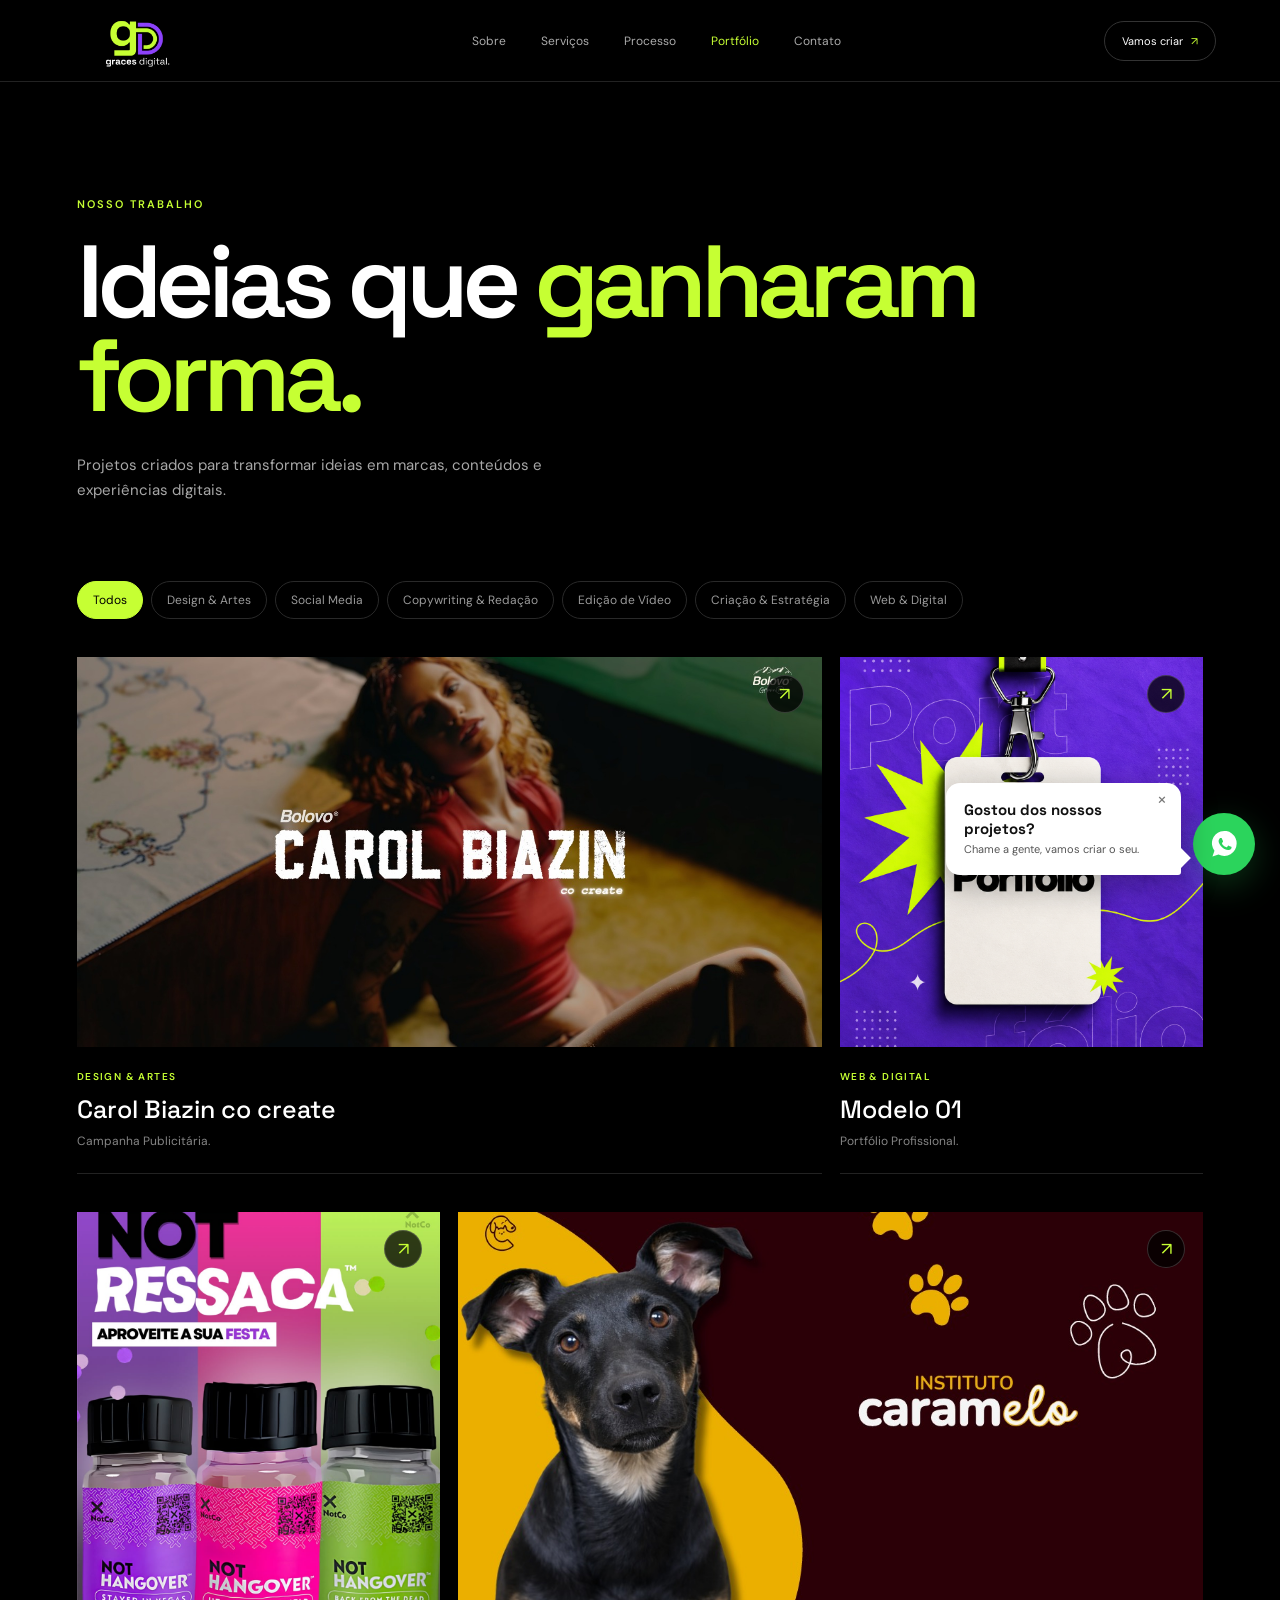
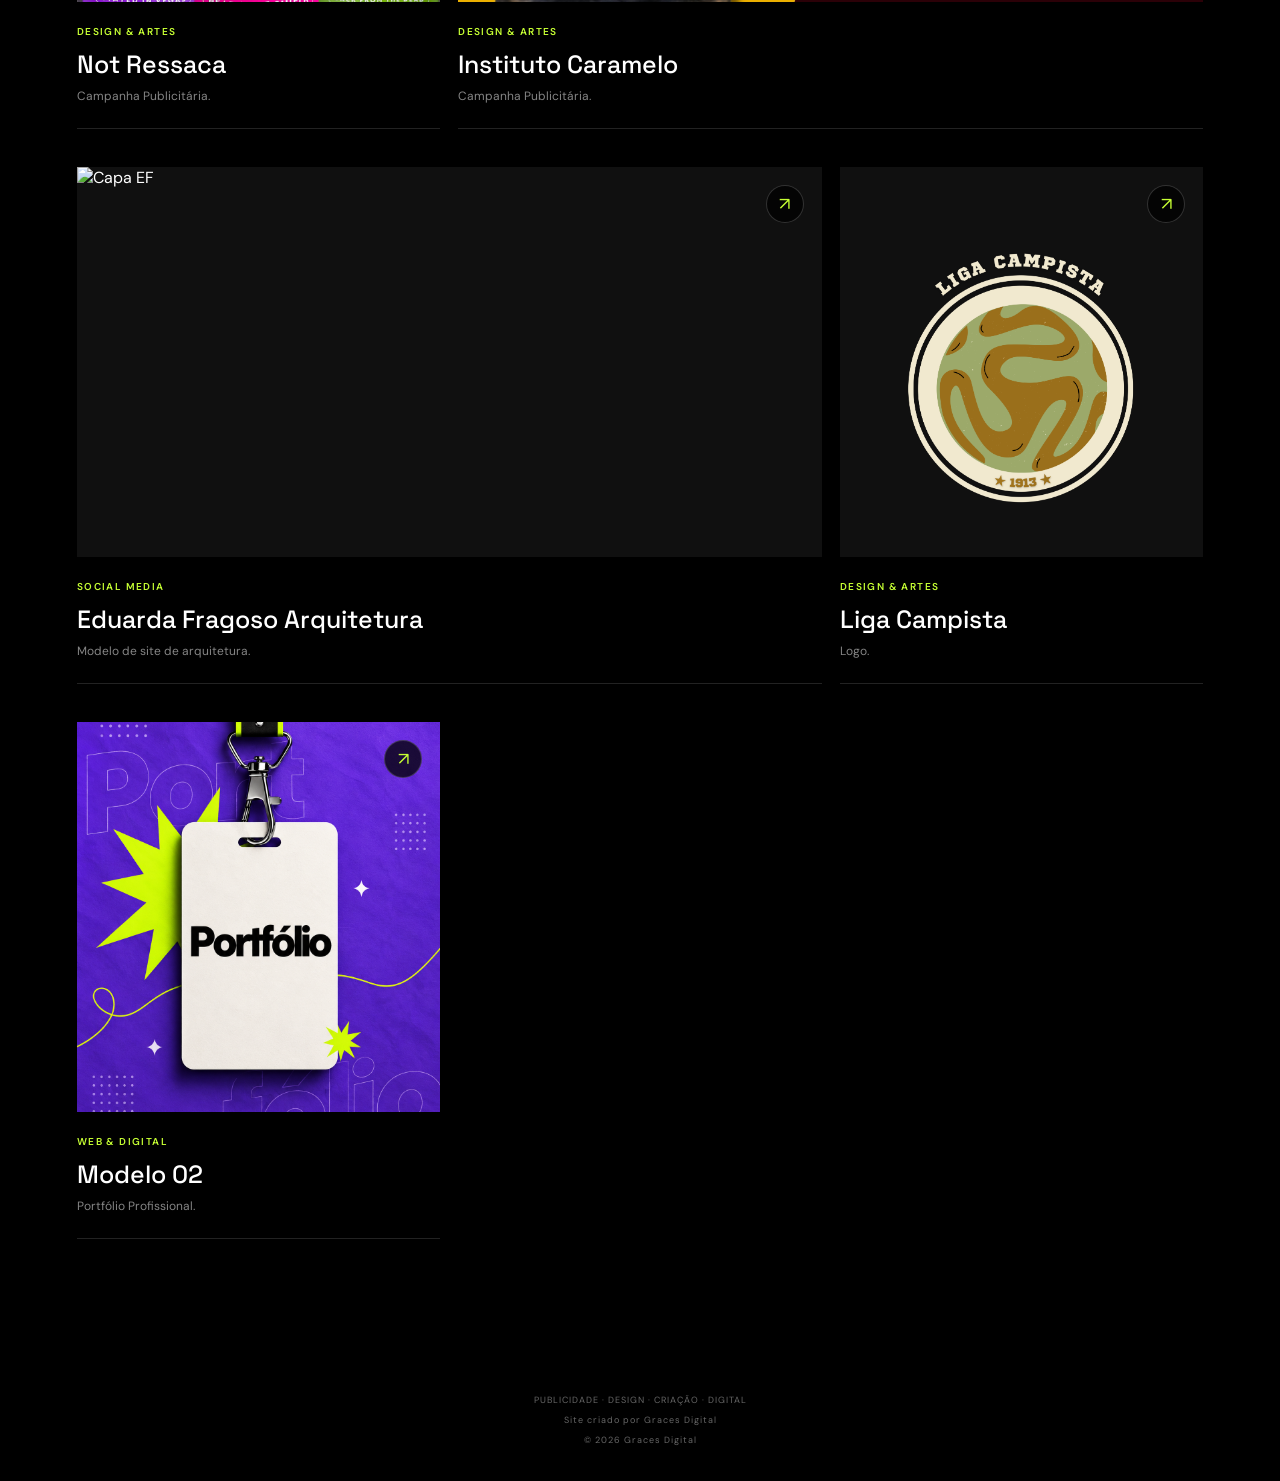
==== portfolio.html @ c6e7205d "Update portfolio.html" ====
<!DOCTYPE html>
<html lang="pt-BR">
<head>
    <meta charset="UTF-8">
    <meta name="viewport" content="width=device-width, initial-scale=1.0">
    <meta name="description" content="Portfólio Graces Digital — projetos de publicidade, design, conteúdo e digital.">
    <title>Portfólio | Graces Digital</title>

    <link rel="preconnect" href="https://fonts.googleapis.com">
    <link rel="preconnect" href="https://fonts.gstatic.com" crossorigin>
    <link href="https://fonts.googleapis.com/css2?family=DM+Sans:wght@400;500;600&family=Space+Grotesk:wght@400;500;600;700&display=swap" rel="stylesheet">
    <link rel="icon" href="assets/icon.png" type="image/svg+xml">
    <link rel="stylesheet" href="portifolio-style.css">
</head>
<body>

<header class="site-header" id="top">
    <a class="brand" href="index.html" aria-label="Graces Digital">
        <img src="assets/1.png" alt="Graces Digital" class="brand-logo">
    </a>

    <nav class="nav" aria-label="Menu principal">
        <a href="index.html#sobre">Sobre</a>
        <a href="index.html#servicos">Serviços</a>
        <a href="index.html#processo">Processo</a>
        <a href="portfolio.html" class="active">Portfólio</a>
        <a href="index.html#contato">Contato</a>
    </nav>

    <a href="index.html#contato" class="header-cta">Vamos criar <span>↗</span></a>
    <button class="menu-btn" type="button" aria-label="Abrir menu" aria-expanded="false">☰</button>
</header>

<main>
    <section class="hero">
        <p class="eyebrow">NOSSO TRABALHO</p>
        <h1>Ideias que <span>ganharam forma.</span></h1>
        <p class="hero-description">
            Projetos criados para transformar ideias em marcas, conteúdos
            e experiências digitais.
        </p>
    </section>

    <section class="portfolio" id="portfolio">
        <div class="filters" aria-label="Filtrar projetos">
            <button class="filter-btn active" data-filter="todos">Todos</button>
            <button class="filter-btn" data-filter="design">Design &amp; Artes</button>
            <button class="filter-btn" data-filter="social">Social Media</button>
            <button class="filter-btn" data-filter="copy">Copywriting &amp; Redação</button>
            <button class="filter-btn" data-filter="video">Edição de Vídeo</button>
            <button class="filter-btn" data-filter="estrategia">Criação &amp; Estratégia</button>
            <button class="filter-btn" data-filter="web">Web &amp; Digital</button>
        </div>

       
        <div class="projects-grid" id="projectsGrid">

            <article class="project-card wide" data-project="exemplo1" data-categories="design,social">
                <button class="project-open" type="button">
                    <div class="project-image">
                        <img src="assets/PortifolioMarinaT/CarolBiazinCapa.jpeg" alt="Capa do Exemplo 1">
                        <span class="project-arrow">↗</span>
                    </div>
                    <div class="project-info">
                        <span class="project-service">DESIGN &amp; ARTES</span>
                        <h2>Carol Biazin co create</h2>
                        <p>Campanha Publicitária.</p>
                    </div>
                </button>
            </article>


            <article class="project-card normal" data-project="exemplo2" data-categories="web">
                <button class="project-open" type="button">
                    <div class="project-image">
                        <img src="assets/portfolio/Capa padrão Port" alt="Capa do Exemplo 2">
                        <span class="project-arrow">↗</span>
                    </div>
                    <div class="project-info">
                        <span class="project-service">WEB &amp; DIGITAL</span>
                        <h2>Modelo 01</h2>
                        <p>Portfólio Profissional.</p>
                    </div>
                </button>
            </article>

            <article class="project-card normal" data-project="exemplo3" data-categories="design,social">
                <button class="project-open" type="button">
                    <div class="project-image">
                        <img src="assets/PortifolioMarinaT/NotRessaca.jpeg" alt="NotRessaca">
                        <span class="project-arrow">↗</span>
                    </div>
                    <div class="project-info">
                        <span class="project-service">DESIGN &amp; ARTES</span>
                        <h2>Not Ressaca</h2>
                        <p>Campanha Publicitária.</p>
                    </div>
                </button>
            </article>

        
            <article class="project-card wide" data-project="exemplo4" data-categories="design,social">
                <button class="project-open" type="button">
                    <div class="project-image">
                        <img src="assets/PortifolioMarinaT/InstitutoCarameloCapa.jpeg" alt="Instituto Caramelo">
                        <span class="project-arrow">↗</span>
                    </div>
                    <div class="project-info">
                        <span class="project-service">DESIGN &amp; ARTES</span>
                        <h2>Instituto Caramelo</h2>
                        <p>Campanha Publicitária.</p>
                    </div>
                </button>
            </article>

            <article class="project-card wide" data-project="exemplo5" data-categories="web">
                <button class="project-open" type="button">
                    <div class="project-image">
                        <img src="assets/portfolio/exemplo-7/Capa Eduarda Fragoso.jpg" alt="Capa EF">
                        <span class="project-arrow">↗</span>
                    </div>
                    <div class="project-info">
                        <span class="project-service">SOCIAL MEDIA</span>
                        <h2>Eduarda Fragoso Arquitetura</h2>
                        <p>Modelo de site de arquitetura.</p>
                    </div>
                </button>
            </article>

            <article class="project-card normal" data-project="exemplo6" data-categories="design,social">
                <button class="project-open" type="button">
                    <div class="project-image">
                        <img src="assets/portfolio/001 Liga Campista/Logo/fundo transparente.png" alt="Liga Campista">
                        <span class="project-arrow">↗</span>
                    </div>
                    <div class="project-info">
                        <span class="project-service">DESIGN &amp; ARTES</span>
                        <h2>Liga Campista</h2>
                        <p>Logo.</p>


                    </div>
                </button>
            </article>
    
 
            <article class="project-card normal"
                     data-project="exemplo7"
                     data-categories="web">
                <button class="project-open" type="button">
                    <div class="project-image">
                        <img src="assets/portfolio/Capa padrão Port"
                             alt="Capa do Modelo 02">
                        <span class="project-arrow">↗</span>
                    </div>
    
                    <div class="project-info">
                        <span class="project-service">WEB &amp; DIGITAL</span>
                        <h2>Modelo 02</h2>
                        <p>Portfólio Profissional.</p>
                    </div>
                </button>
            </article>

        </div>
    </section>
</main>

<!-- WHATSAPP -->
<div class="whatsapp-widget" id="whatsappWidget">
    <div class="whatsapp-message" id="whatsappMessage">
        <button class="whatsapp-message-close" id="closeWhatsappMessage" aria-label="Fechar mensagem">×</button>
        <strong>Gostou dos nossos projetos?</strong>
        <p>Chame a gente, vamos criar o seu.</p>
    </div>
    <a class="whatsapp-float" href="https://wa.me/5511916788446?text=Ol%C3%A1!%20Gostei%20dos%20projetos%20da%20Graces%20Digital%20e%20quero%20criar%20um%20projeto." target="_blank" rel="noopener" aria-label="Conversar com a Graces Digital pelo WhatsApp">
        <svg viewBox="0 0 32 32" fill="none" aria-hidden="true">
            <path d="M27.1 15.3A11.3 11.3 0 0 1 10.5 25.1L5 27l1.8-5.3a11.3 11.3 0 1 1 20.3-6.4Z" fill="white"/>
            <path d="M21.9 18.1c-.3-.2-1.8-.9-2.1-1-.3-.1-.5-.2-.7.2-.2.3-.8 1-.9 1.1-.2.2-.3.2-.6.1-.3-.2-1.2-.4-2.3-1.4-.8-.7-1.4-1.6-1.5-1.9-.2-.3 0-.5.1-.7l.4-.5c.1-.2.2-.3.3-.5.1-.2 0-.4 0-.6-.1-.2-.7-1.7-1-2.3-.3-.6-.5-.5-.7-.5h-.6c-.2 0-.5.1-.7.3-.2.3-1 1-1 2.5s1 2.9 1.1 3.1c.1.2 2 3.1 4.9 4.3.7.3 1.3.5 1.7.6.7.2 1.4.2 1.9.1.6-.1 1.8-.7 2-1.4.3-.7.3-1.3.2-1.4-.1-.2-.3-.3-.6-.4Z" fill="#2bd45c"/>
        </svg>
    </a>
</div>

<!-- MODAL -->
<div class="modal" id="projectModal" aria-hidden="true">
    <div class="modal-backdrop" data-close-modal></div>

    <div class="modal-window" role="dialog" aria-modal="true" aria-labelledby="modalTitle">
        <button class="modal-close" id="modalClose" type="button" aria-label="Fechar projeto">×</button>

        <div class="modal-topline" id="modalCategory"></div>
        <h2 id="modalTitle">Projeto</h2>
        <p id="modalDescription"></p>
        <div id="modalContent"></div>
    </div>
</div>

<footer>
    <div class="footer-brand">
    </div>

    <div class="footer-center">
        <p>PUBLICIDADE · DESIGN · CRIAÇÃO · DIGITAL</p>

        <p class="footer-created">
            Site criado por
            <a href="https://gracesdigital.com" target="_blank" rel="noopener">
                Graces Digital
            </a>
        </p>

        <p class="footer-copy">
            © 2026 Graces Digital
        </p>
    </div>
</footer>

<script src="portifolio-script.js"></script>
</body>
</html>
---- portifolio-style.css ----
:root {

    --black: #000000;

    --ink: #0a0a0a;

    --white: #ffffff;

    --lime: #c6ff33;

    --violet: #7d39eb;

    --muted: #a7a7a7;

    --line: #1b1b1b;

}

* { box-sizing: border-box; margin: 0; }

html { scroll-behavior: smooth; }

body {

    background: var(--black);

    color: var(--white);

    font-family: "DM Sans", Arial, sans-serif;

}

body.modal-open { overflow: hidden; }

a { color: inherit; text-decoration: none; }

button { font: inherit; }

/* NAV / CABEÇALHO */

.site-header {

    height: 82px;

    border-bottom: 1px solid #222;

    display: flex;

    align-items: center;

    justify-content: space-between;

    padding: 0 5vw;

    position: sticky;

    top: 0;

    z-index: 40;

    background: rgba(0, 0, 0, 0.88);

    backdrop-filter: blur(12px);

}

.brand {

    display: flex;

    align-items: center;

    flex-shrink: 0;

}

.brand-logo {

    width: 145px;

    height: auto;

    display: block;

}

.nav {

    display: flex;

    gap: 35px;

    font-size: 12px;

    color: #aaa;

}

.nav a {

    transition: 0.2s;

}

.nav a:hover,

.nav a.active {

    color: var(--lime);

}

.header-cta {

    border: 1px solid #333;

    padding: 12px 17px;

    border-radius: 30px;

    font-size: 11px;

}

.header-cta span {

    color: var(--lime);

    margin-left: 5px;

}

.menu-btn {

    display: none;

    background: none;

    border: 0;

    color: #fff;

    font-size: 22px;

    cursor: pointer;

}

/* HERO */

.hero {

    max-width: 1280px;

    margin: 0 auto;

    padding: 115px 6vw 78px;

}

.eyebrow {

    color: var(--lime);

    font-size: 11px;

    font-weight: 600;

    letter-spacing: .18em;

    margin-bottom: 24px;

}

.hero h1 {

    max-width: 1000px;

    font-family: "Space Grotesk", Arial, sans-serif;

    font-size: clamp(54px, 8vw, 112px);

    line-height: .92;

    letter-spacing: -.065em;

    font-weight: 600;

}

.hero h1 span { color: var(--lime); }

.hero-description {

    max-width: 520px;

    margin-top: 30px;

    color: var(--muted);

    line-height: 1.65;

    font-size: 15px;

}

/* FILTROS */

.portfolio {

    max-width: 1280px;

    margin: 0 auto;

    padding: 0 6vw 120px;

}

.filters {

    display: flex;

    flex-wrap: wrap;

    gap: 8px;

    margin-bottom: 38px;

}

.filter-btn {

    padding: 10px 15px;

    border: 1px solid #292929;

    border-radius: 999px;

    background: transparent;

    color: #999;

    cursor: pointer;

    font-size: 12px;

    transition: .2s ease;

}

.filter-btn:hover,

.filter-btn.active {

    background: var(--lime);

    color: #000;

    border-color: var(--lime);

}

/* =========================================================*

*   PROJETOS*

*   Cada projeto só precisa de .wide ou .normal.*

*========================================================= */

.projects-grid {

    display: grid;

    grid-template-columns: repeat(12, minmax(0, 1fr));

    gap: 38px 18px;

    align-items: start;

}

.project-card {
    min-width: 0;
}

/* Cards ocupam 8 ou 4 colunas; o Grid faz o posicionamento automático. */
.project-card.wide { grid-column: span 8; }
.project-card.normal { grid-column: span 4; }
.project-card.hidden { display: none; }

.project-open {

    display: block;

    width: 100%;

    padding: 0;

    border: 0;

    background: transparent;

    color: inherit;

    text-align: left;

    cursor: pointer;

}

.project-image {

    position: relative;

    width: 100%;

    overflow: hidden;

    background: #101010;

}

.project-card.wide .project-image { height: 390px; }

.project-card.normal .project-image { height: 390px; }

/**

*   PADRÃO DAS CAPAS:*

*   wide   = 1536 x 1024 px (3:2)*

*   normal =  768 x 1024 px (3:4)*

*   As duas ocupam a mesma altura no grid.*

*   O object-fit: cover mantém o layout uniforme.*

**/

.project-image img {

    width: 100%;

    height: 100%;

    display: block;

    object-fit: cover;

    transition: transform .55s ease;

}

.project-open:hover .project-image img { transform: scale(1.035); }

.project-image::after {

    content: "";

    position: absolute;

    inset: 0;

    background: linear-gradient(135deg, transparent 35%, rgba(255,255,255,.09), transparent 65%);

    transform: translateX(-110%);

    transition: transform .7s ease;

    pointer-events: none;

}

.project-open:hover .project-image::after { transform: translateX(110%); }

.project-arrow {

    position: absolute;

    right: 18px;

    top: 18px;

    width: 38px;

    height: 38px;

    display: grid;

    place-items: center;

    border-radius: 50%;

    background: rgba(0,0,0,.75);

    border: 1px solid rgba(255,255,255,.18);

    color: var(--lime);

    z-index: 2;

    font-size: 18px;

}

.project-info {

    padding: 17px 0 0;

    border-bottom: 1px solid #222;

    padding-bottom: 23px;

}

.project-service {

    color: var(--lime);

    font-size: 10px;

    font-weight: 600;

    letter-spacing: .14em;

}

.project-info h2 {

    margin-top: 8px;

    font-family: "Space Grotesk", Arial, sans-serif;

    font-size: 25px;

    font-weight: 500;

}

.project-info p {

    margin-top: 7px;

    color: #858585;

    font-size: 12px;

    line-height: 1.5;

}

/* 15 — WHATSAPP FLUTUANTE */

.whatsapp-widget {

    position: fixed;

    right: 25px;

    bottom: 25px;

    z-index: 45;

    display: flex;

    align-items: flex-end;

    gap: 12px;

}

.whatsapp-float {

    width: 62px;

    height: 62px;

    border-radius: 50%;

    background: #2bd45c;

    display: grid;

    place-items: center;

    box-shadow: 0 10px 35px rgba(43, 212, 92, 0.25);

    transition: 0.25s;

    animation: whatsappPulse 3s ease-in-out infinite;

}

.whatsapp-float:hover {

    transform: scale(1.08);

    box-shadow: 0 14px 42px rgba(43, 212, 92, 0.38);

}

.whatsapp-float svg {

    width: 35px;

    height: 35px;

}

.whatsapp-message {

    position: relative;

    width: 235px;

    background: #fff;

    color: #111;

    padding: 17px 35px 17px 18px;

    border-radius: 14px 14px 3px 14px;

    box-shadow: 0 10px 35px rgba(0, 0, 0, 0.35);

    animation: messageIn 0.45s ease-out;

}

.whatsapp-message::after {

    content: "";

    position: absolute;

    right: -7px;

    bottom: 10px;

    width: 14px;

    height: 14px;

    background: #fff;

    transform: rotate(45deg);

}

.whatsapp-message strong {

    display: block;

    font-family: "Space Grotesk";

    font-size: 15px;

}

.whatsapp-message p {

    font-size: 11px;

    color: #555;

    line-height: 1.45;

    margin-top: 4px;

}

.whatsapp-message-close {

    position: absolute;

    right: 8px;

    top: 6px;

    border: 0;

    background: none;

    color: #777;

    font-size: 18px;

    line-height: 1;

    cursor: pointer;

    z-index: 2;

}

.whatsapp-message-close:hover {

    color: #000;

}

.whatsapp-message.hidden {

    display: none;

}

/* MODAL */

.modal {

    position: fixed;

    inset: 0;

    z-index: 50;

    display: none;

    align-items: center;

    justify-content: center;

    padding: 30px;

}

.modal.show { display: flex; }

.modal-backdrop {

    position: absolute;

    inset: 0;

    background: rgba(0,0,0,.84);

    backdrop-filter: blur(10px);

}

.modal-window {

    position: relative;

    z-index: 2;

    width: min(1100px, 100%);

    max-height: calc(100vh - 60px);

    overflow: auto;

    padding: 44px;

    background: #0b0b0b;

    border: 1px solid #292929;

}

.modal-close {

    position: absolute;

    top: 20px;

    right: 20px;

    width: 40px;

    height: 40px;

    border-radius: 50%;

    border: 1px solid #333;

    background: #111;

    color: #fff;

    font-size: 25px;

    cursor: pointer;

}

.modal-topline {

    color: var(--lime);

    font-size: 10px;

    font-weight: 600;

    letter-spacing: .15em;

    text-transform: uppercase;

    margin-bottom: 15px;

}

.modal-window h2 {

    max-width: 850px;

    font-family: "Space Grotesk", Arial, sans-serif;

    font-size: clamp(42px, 6vw, 72px);

    line-height: .94;

    letter-spacing: -.05em;

}

.modal-description {

    color: #929292;

    margin: 18px 0 35px;

}

.modal-window > p { color: #929292; margin: 18px 0 35px; }

.modal-section { margin-top: 45px; }

.modal-section h3 {

    margin-bottom: 15px;

    font-size: 13px;

    text-transform: uppercase;

    letter-spacing: .12em;

    color: #fff;

}

.gallery {

    display: grid;

    grid-template-columns: repeat(2, minmax(0, 1fr));

    gap: 12px;

}

.gallery.single { grid-template-columns: 1fr; }

.gallery img {

    width: 100%;

    display: block;

    background: #151515;

}

.project-link {

    display: inline-flex;

    margin-top: 15px;

    padding: 12px 17px;

    border-radius: 999px;

    background: var(--lime);

    color: #000;

    font-weight: 700;

    font-size: 12px;

}

.project-link:hover { background: #fff; }

.project-video {

    width: 100%;

    display: block;

    max-height: 620px;

    background: #000;

}

.pdf-frame {

    width: 100%;

    height: 720px;

    border: 1px solid #292929;

    background: #151515;

}

.pdf-note {

    margin-top: 10px;

    color: #777;

    font-size: 11px;

}

/* RODAPÉ */

footer {

    padding: 35px 7vw;

    display: grid;

    grid-template-columns: 1fr auto 1fr;

    align-items: center;

    gap: 20px;

    color: #666;

    font-size: 9px;

    letter-spacing: 1px;

}

.footer-brand {

    display: flex;

    align-items: center;

}

.footer-center {

    display: flex;

    flex-direction: column;

    align-items: center;

    text-align: center;

    gap: 8px;

}

.footer-center p {

    margin: 0;

}

.footer-created {

    margin: 0;

}

.footer-created a {

    color: inherit;

    transition: 0.2s;

}

.footer-created a:hover {

    color: var(--lime);

}

.footer-copy {

    justify-self: end;

    margin: 0;

}

/* RESPONSIVO */

@media (max-width: 900px) {

    .site-header { height: 82px; }

    .nav, .header-cta { display: none; }

    .menu-btn {

        display: block;

        margin-left: auto;

        border: 0;

        background: transparent;

        color: #fff;

        font-size: 25px;

        cursor: pointer;

    }

    .site-header.menu-open .nav {

        position: absolute;

        display: flex;

        flex-direction: column;

        align-items: flex-start;

        gap: 20px;

        left: 0;

        right: 0;

        top: 82px;

        padding: 24px 6vw;

        margin: 0;

        background: #000;

        border-bottom: 1px solid #222;

    }

    .projects-grid { grid-template-columns: repeat(2, minmax(0, 1fr)); }

    .project-card.wide,

    .project-card.normal { grid-column: span 1; }

    .project-card.wide .project-image,

    .project-card.normal .project-image { height: 330px; }

}

@media (max-width: 600px) {

    .brand-logo { width: 115px; }

    .hero { padding-top: 78px; }

    .hero h1 { font-size: clamp(48px, 15vw, 78px); }

    .projects-grid { grid-template-columns: minmax(0, 1fr); }

    .project-card.wide,

    .project-card.normal { grid-column: span 1; }

    .project-card.wide .project-image,

    .project-card.normal .project-image { height: 300px; }

    .whatsapp-widget { right: 18px; bottom: 18px; max-width: calc(100vw - 36px); }

    .whatsapp-float { width: 58px; height: 58px; flex: 0 0 58px; }

    .whatsapp-message { width: min(205px, calc(100vw - 120px)); padding: 15px 32px 15px 15px; }

    .whatsapp-message strong { font-size: 14px; }

    .whatsapp-message p { font-size: 10px; }

    .modal { padding: 12px; }

    .modal-window { padding: 28px 20px 32px; max-height: calc(100vh - 24px); }

    .gallery { grid-template-columns: 1fr; }

    .pdf-frame { height: 520px; }

    footer {

        padding: 10px 5vw;

        display: grid;

        grid-template-columns: 1fr;

        justify-items: center;

        text-align: center;

    }

    .footer-brand,

    .footer-copy {

        justify-self: center;

    }

    .footer-center {

        align-items: center;

    }

}
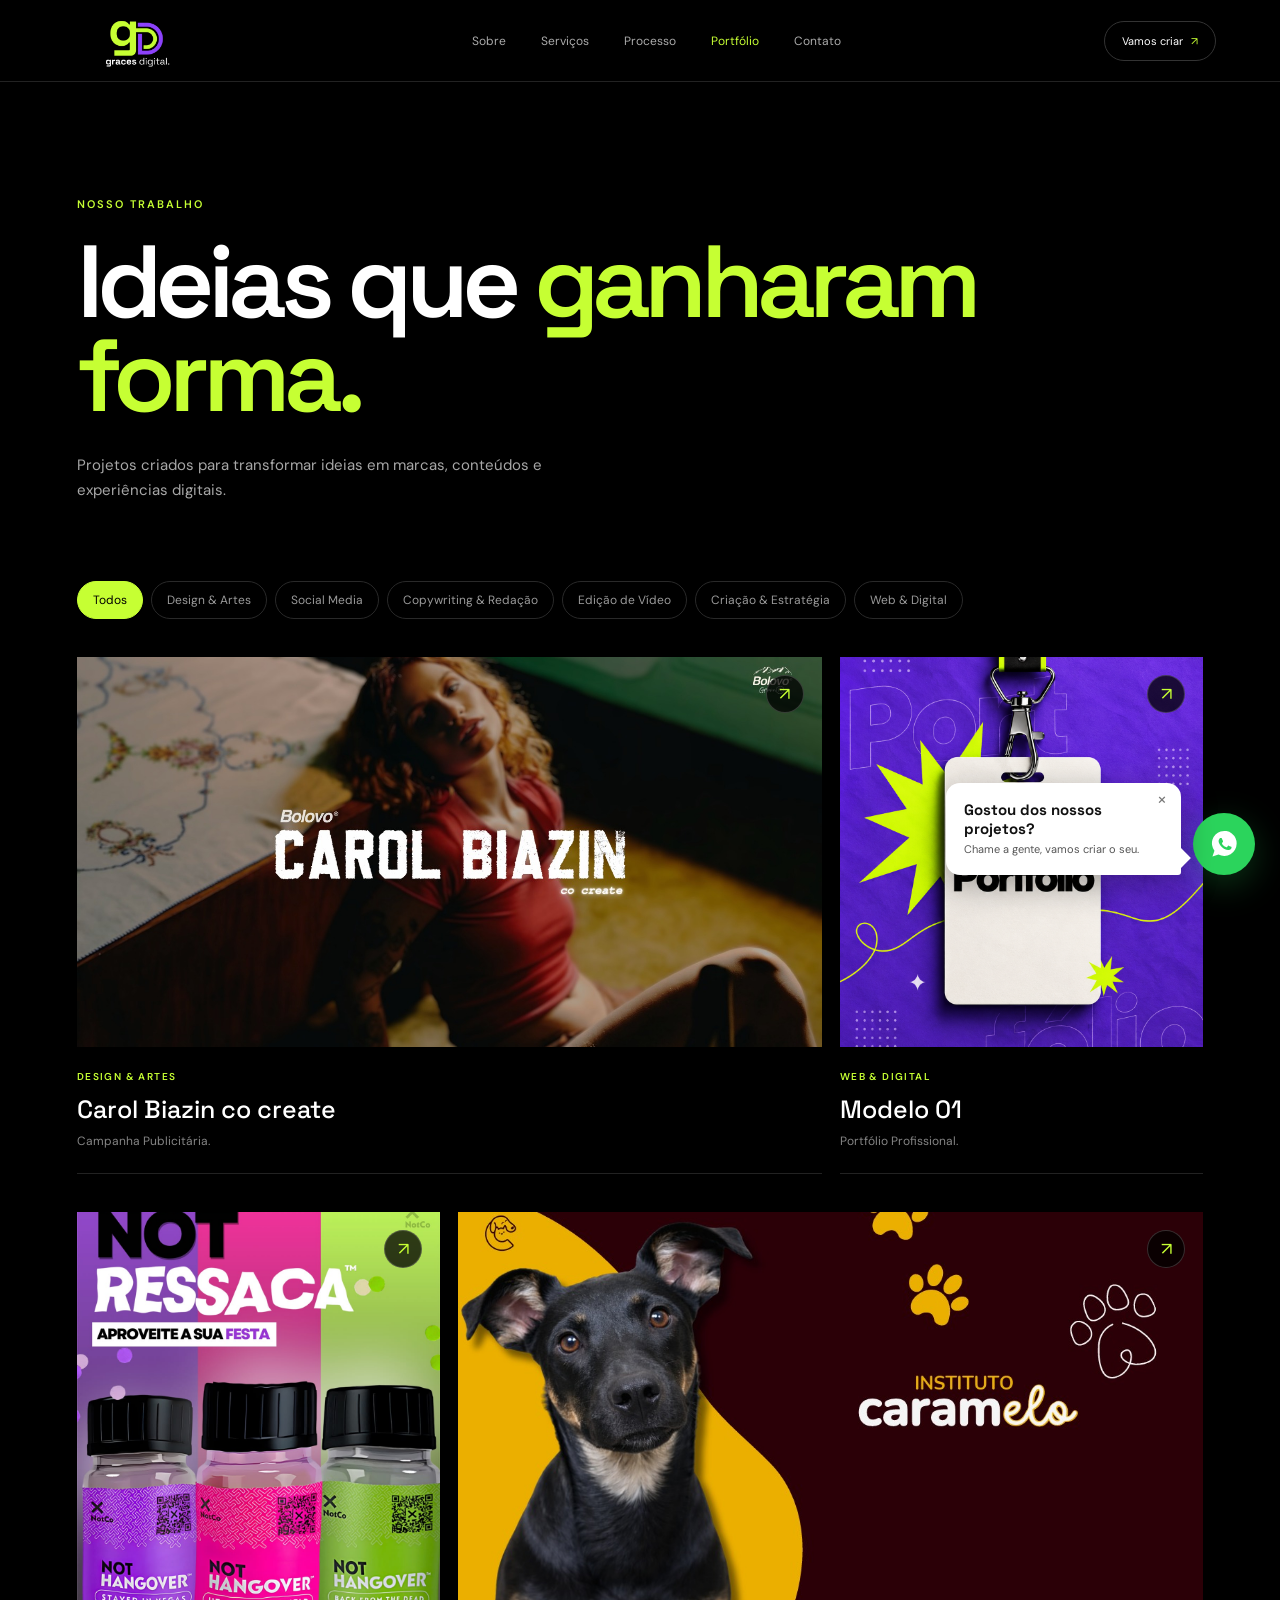
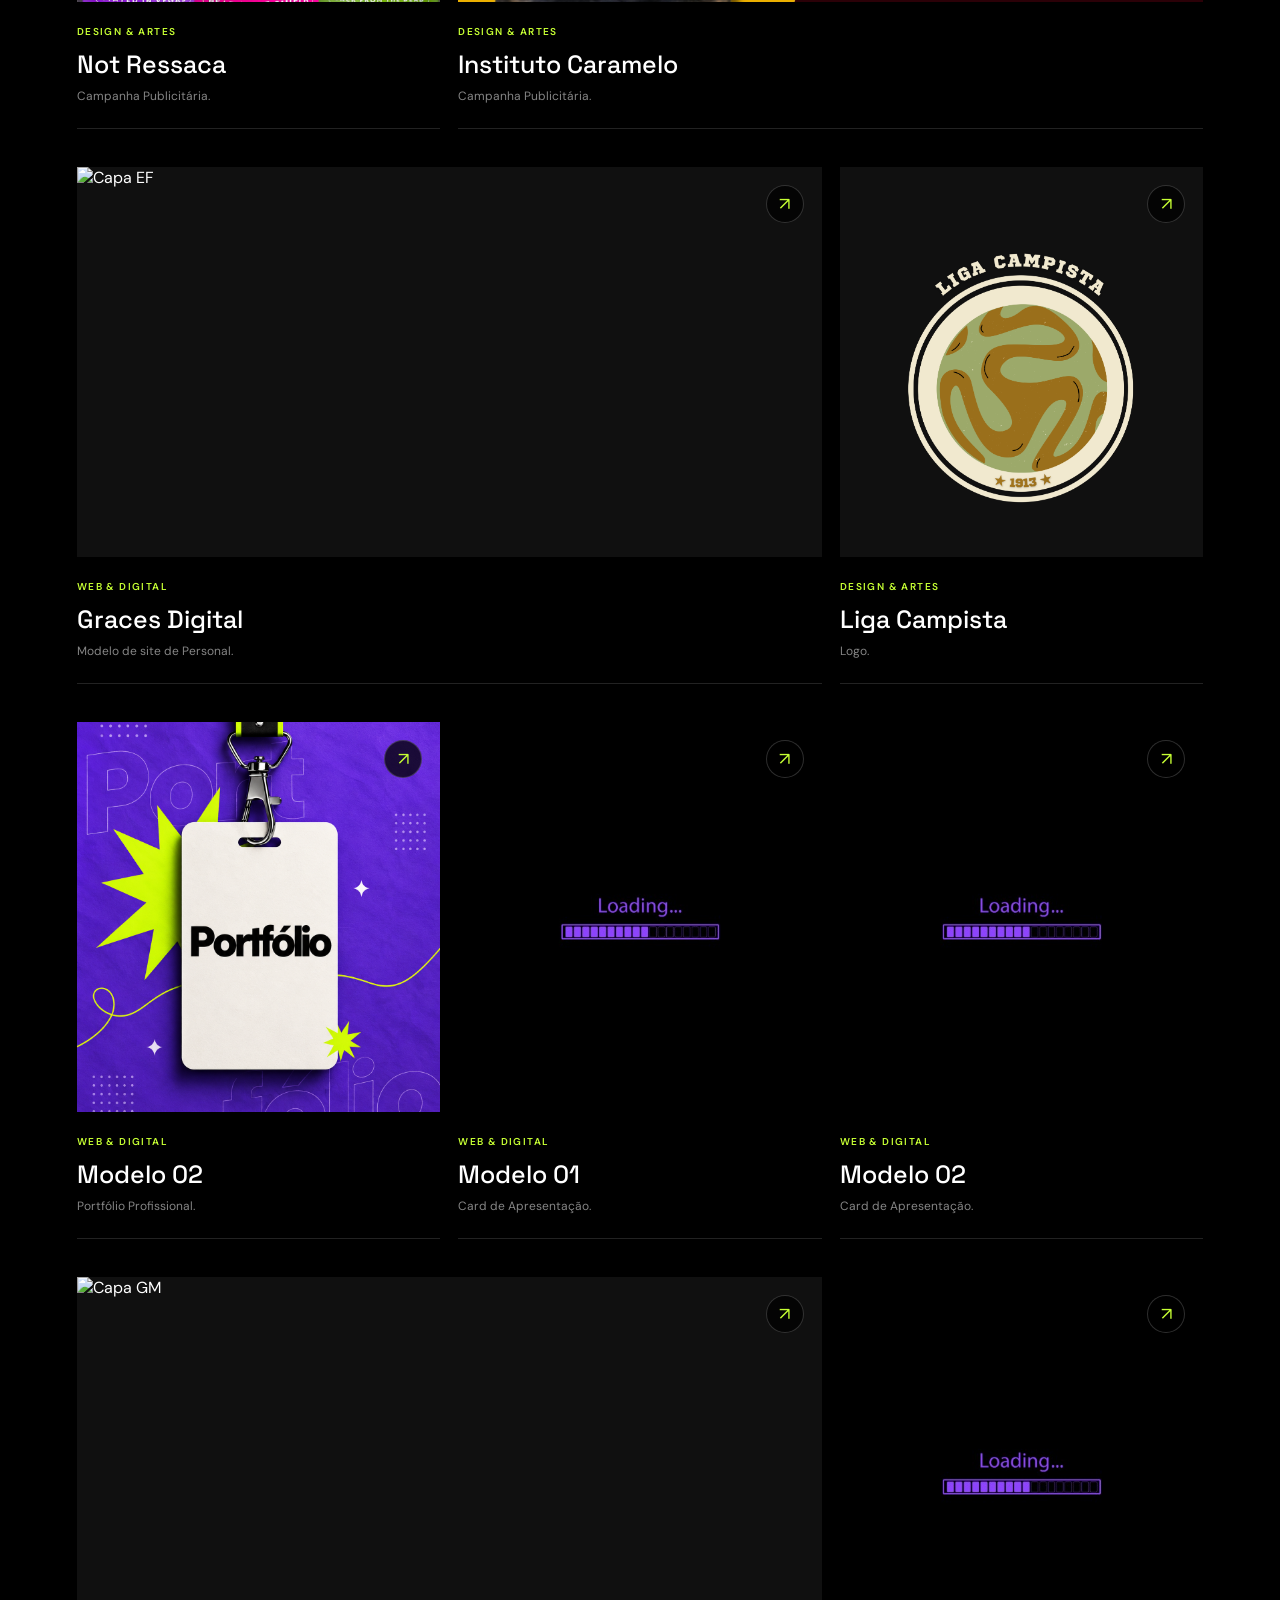
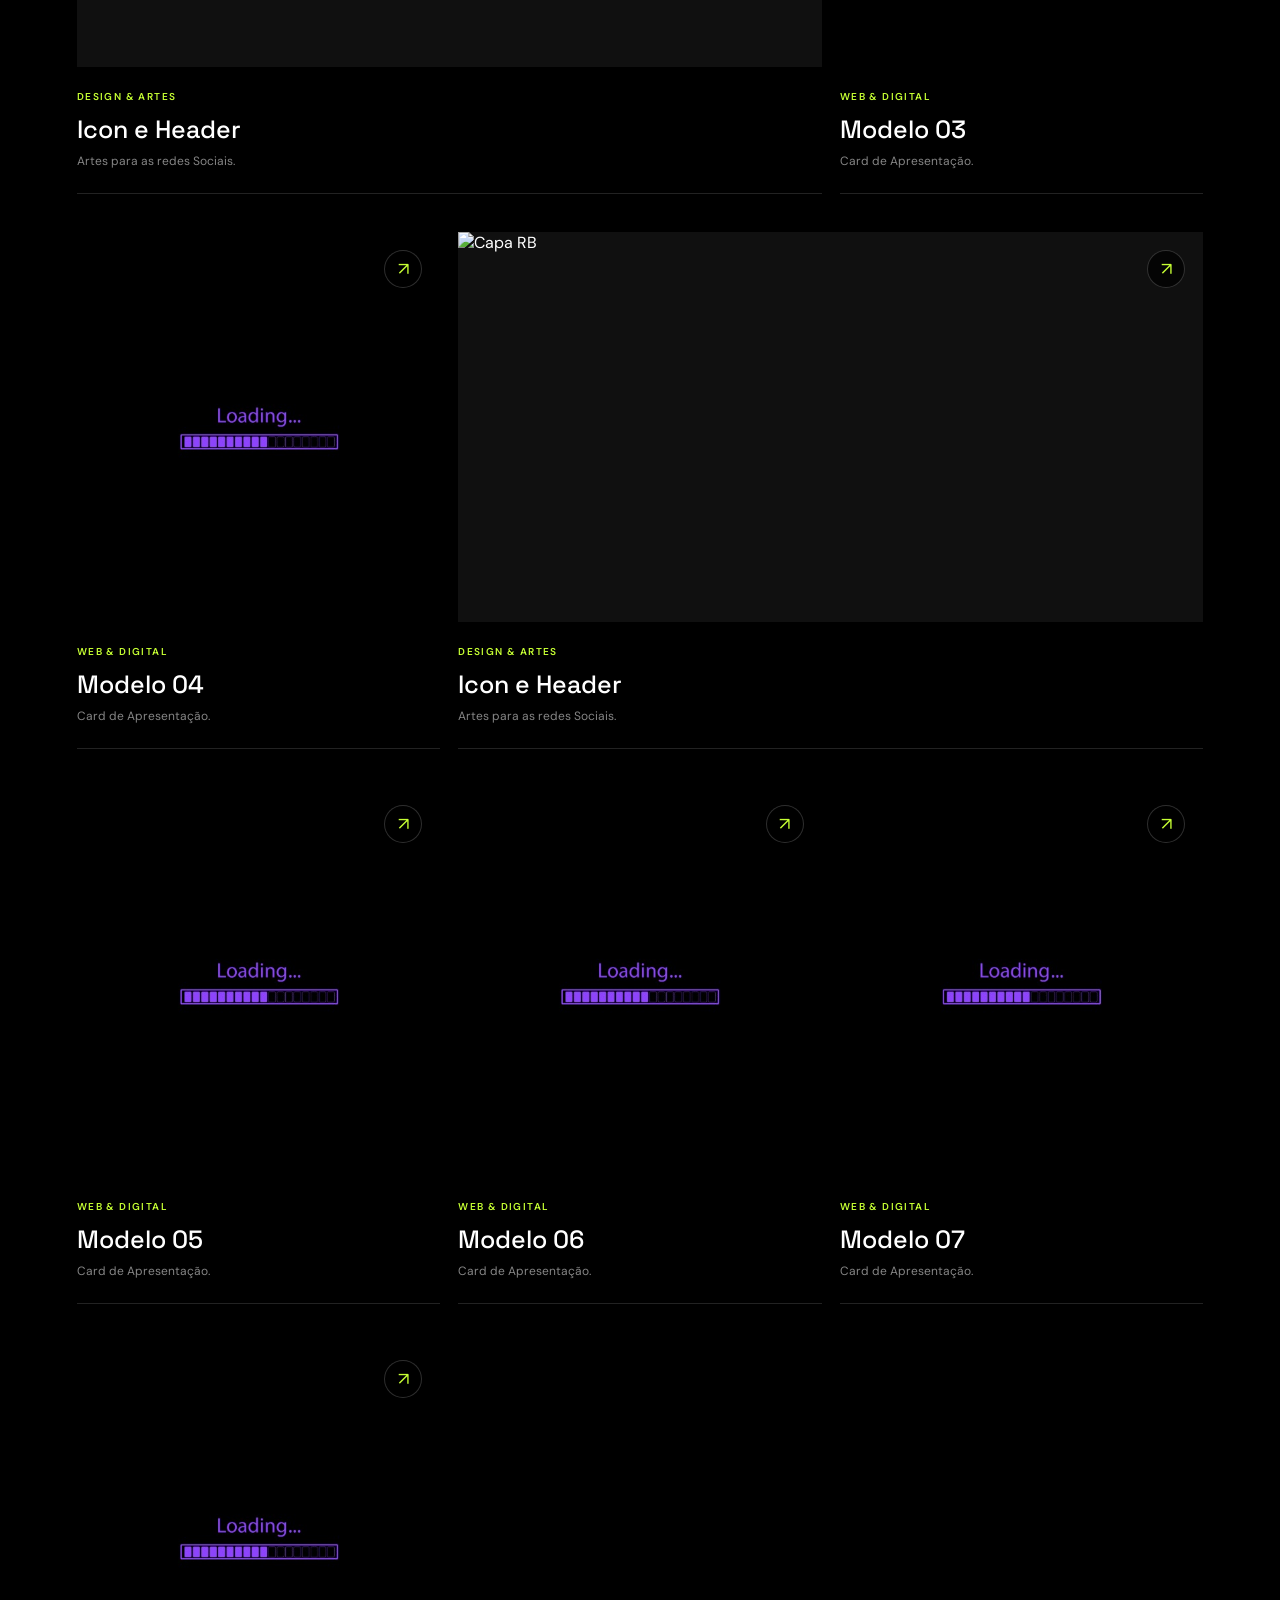
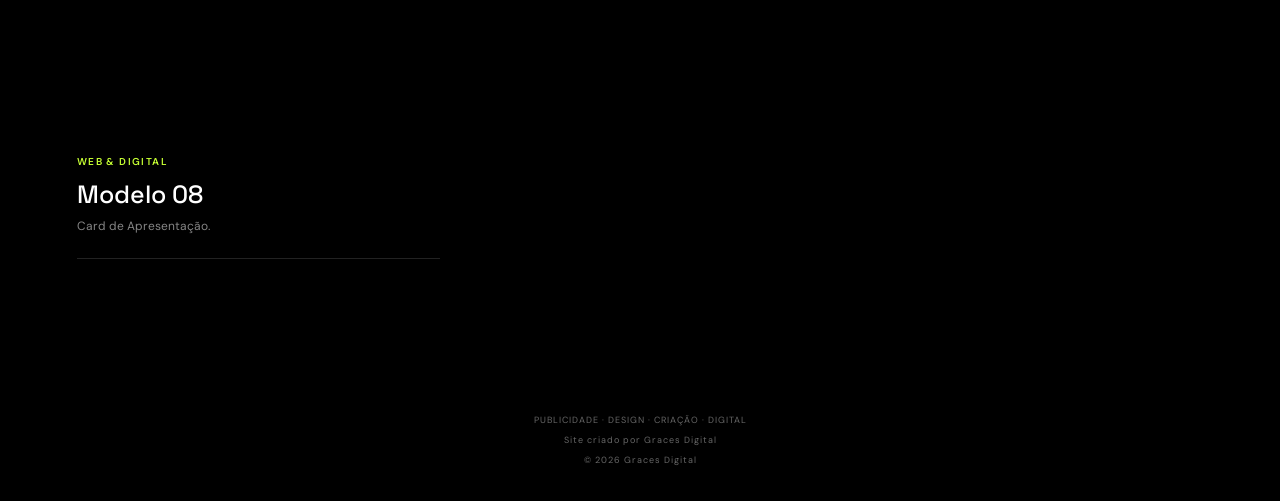
==== commit 5b384f87: "Update portfolio.html" ====
--- a/portfolio.html
+++ b/portfolio.html
@@ -55,7 +55,7 @@
        
         <div class="projects-grid" id="projectsGrid">
 
-            <article class="project-card wide" data-project="exemplo1" data-categories="design,social">
+            <article class="project-card wide" data-project="MarinaTPort01" data-categories="design">
                 <button class="project-open" type="button">
                     <div class="project-image">
                         <img src="assets/PortifolioMarinaT/CarolBiazinCapa.jpeg" alt="Capa do Exemplo 1">
@@ -84,7 +84,7 @@
                 </button>
             </article>
 
-            <article class="project-card normal" data-project="exemplo3" data-categories="design,social">
+            <article class="project-card normal" data-project="exemplo3" data-categories="design">
                 <button class="project-open" type="button">
                     <div class="project-image">
                         <img src="assets/PortifolioMarinaT/NotRessaca.jpeg" alt="NotRessaca">
@@ -99,7 +99,7 @@
             </article>
 
         
-            <article class="project-card wide" data-project="exemplo4" data-categories="design,social">
+            <article class="project-card wide" data-project="exemplo4" data-categories="design">
                 <button class="project-open" type="button">
                     <div class="project-image">
                         <img src="assets/PortifolioMarinaT/InstitutoCarameloCapa.jpeg" alt="Instituto Caramelo">
@@ -116,18 +116,18 @@
             <article class="project-card wide" data-project="exemplo5" data-categories="web">
                 <button class="project-open" type="button">
                     <div class="project-image">
-                        <img src="assets/portfolio/exemplo-7/Capa Eduarda Fragoso.jpg" alt="Capa EF">
-                        <span class="project-arrow">↗</span>
-                    </div>
-                    <div class="project-info">
-                        <span class="project-service">SOCIAL MEDIA</span>
-                        <h2>Eduarda Fragoso Arquitetura</h2>
-                        <p>Modelo de site de arquitetura.</p>
-                    </div>
-                </button>
-            </article>
-
-            <article class="project-card normal" data-project="exemplo6" data-categories="design,social">
+                        <img src="assets/portfolio/SiteModelo01/Capa.jpg" alt="Capa EF">
+                        <span class="project-arrow">↗</span>
+                    </div>
+                    <div class="project-info">
+                        <span class="project-service">WEB &amp; DIGITAL</span>
+                        <h2>Graces Digital</h2>
+                        <p>Modelo de site de Personal.</p>
+                    </div>
+                </button>
+            </article>
+
+            <article class="project-card normal" data-project="exemplo6" data-categories="design">
                 <button class="project-open" type="button">
                     <div class="project-image">
                         <img src="assets/portfolio/001 Liga Campista/Logo/fundo transparente.png" alt="Liga Campista">
@@ -137,23 +137,18 @@
                         <span class="project-service">DESIGN &amp; ARTES</span>
                         <h2>Liga Campista</h2>
                         <p>Logo.</p>
-
-
                     </div>
                 </button>
             </article>
     
  
-            <article class="project-card normal"
-                     data-project="exemplo7"
-                     data-categories="web">
+            <article class="project-card normal" data-project="exemplo7" data-categories="web">
                 <button class="project-open" type="button">
                     <div class="project-image">
                         <img src="assets/portfolio/Capa padrão Port"
                              alt="Capa do Modelo 02">
                         <span class="project-arrow">↗</span>
                     </div>
-    
                     <div class="project-info">
                         <span class="project-service">WEB &amp; DIGITAL</span>
                         <h2>Modelo 02</h2>
@@ -161,6 +156,157 @@
                     </div>
                 </button>
             </article>
+
+            <article class="project-card normal" data-project="card01" data-categories="web">
+                <button class="project-open" type="button">
+                    <div class="project-image">
+                        <img src="assets/portfolio/Capa Carregando.jpeg"
+                             alt="Capa Card">
+                        <span class="project-arrow">↗</span>
+                    </div>
+                    <div class="project-info">
+                        <span class="project-service">WEB &amp; DIGITAL</span>
+                        <h2>Modelo 01</h2>
+                        <p>Card de Apresentação.</p>
+                    </div>
+                </button>
+            </article>
+
+            <article class="project-card normal" data-project="card02" data-categories="web">
+                <button class="project-open" type="button">
+                    <div class="project-image">
+                        <img src="assets/portfolio/Capa Carregando.jpeg"
+                             alt="Capa Card">
+                        <span class="project-arrow">↗</span>
+                    </div>
+                    <div class="project-info">
+                        <span class="project-service">WEB &amp; DIGITAL</span>
+                        <h2>Modelo 02</h2>
+                        <p>Card de Apresentação.</p>
+                    </div>
+                </button>
+            </article>
+
+            <article class="project-card wide" data-project="GabiMedve" data-categories="design">
+                <button class="project-open" type="button">
+                    <div class="project-image">
+                        <img src="assets/PortifolioMarinaT/GM1.jpeg" alt="Capa GM">
+                        <span class="project-arrow">↗</span>
+                    </div>
+                    <div class="project-info">
+                        <span class="project-service">DESIGN &amp; ARTES</span>
+                        <h2>Icon e Header</h2>
+                        <p>Artes para as redes Sociais.</p>
+                    </div>
+                </button>
+            </article>
+
+            <article class="project-card normal" data-project="card03" data-categories="web">
+                <button class="project-open" type="button">
+                    <div class="project-image">
+                        <img src="assets/portfolio/Capa Carregando.jpeg"
+                             alt="Capa Card">
+                        <span class="project-arrow">↗</span>
+                    </div>
+                    <div class="project-info">
+                        <span class="project-service">WEB &amp; DIGITAL</span>
+                        <h2>Modelo 03</h2>
+                        <p>Card de Apresentação.</p>
+                    </div>
+                </button>
+            </article>
+
+            <article class="project-card normal" data-project="card04" data-categories="web">
+                <button class="project-open" type="button">
+                    <div class="project-image">
+                        <img src="assets/portfolio/Capa Carregando.jpeg"
+                             alt="Capa Card">
+                        <span class="project-arrow">↗</span>
+                    </div>
+                    <div class="project-info">
+                        <span class="project-service">WEB &amp; DIGITAL</span>
+                        <h2>Modelo 04</h2>
+                        <p>Card de Apresentação.</p>
+                    </div>
+                </button>
+            </article>
+
+            <article class="project-card wide" data-project="MarinaTPort03" data-categories="design">
+                <button class="project-open" type="button">
+                    <div class="project-image">
+                        <img src="assets/PortifolioMarinaT/RB1.jpeg" alt="Capa RB">
+                        <span class="project-arrow">↗</span>
+                    </div>
+                    <div class="project-info">
+                        <span class="project-service">DESIGN &amp; ARTES</span>
+                        <h2>Icon e Header</h2>
+                        <p>Artes para as redes Sociais.</p>
+                    </div>
+                </button>
+            </article>
+
+            <article class="project-card normal" data-project="card05" data-categories="web">
+                <button class="project-open" type="button">
+                    <div class="project-image">
+                        <img src="assets/portfolio/Capa Carregando.jpeg"
+                             alt="Capa Card">
+                        <span class="project-arrow">↗</span>
+                    </div>
+                    <div class="project-info">
+                        <span class="project-service">WEB &amp; DIGITAL</span>
+                        <h2>Modelo 05</h2>
+                        <p>Card de Apresentação.</p>
+                    </div>
+                </button>
+            </article>
+
+            <article class="project-card normal" data-project="card06" data-categories="web">
+                <button class="project-open" type="button">
+                    <div class="project-image">
+                        <img src="assets/portfolio/Capa Carregando.jpeg"
+                             alt="Capa Card">
+                        <span class="project-arrow">↗</span>
+                    </div>
+                    <div class="project-info">
+                        <span class="project-service">WEB &amp; DIGITAL</span>
+                        <h2>Modelo 06</h2>
+                        <p>Card de Apresentação.</p>
+                    </div>
+                </button>
+            </article>
+
+            <article class="project-card normal" data-project="card07" data-categories="web">
+                <button class="project-open" type="button">
+                    <div class="project-image">
+                        <img src="assets/portfolio/Capa Carregando.jpeg"
+                             alt="Capa Card">
+                        <span class="project-arrow">↗</span>
+                    </div>
+                    <div class="project-info">
+                        <span class="project-service">WEB &amp; DIGITAL</span>
+                        <h2>Modelo 07</h2>
+                        <p>Card de Apresentação.</p>
+                    </div>
+                </button>
+            </article>
+
+            <article class="project-card normal"
+                     data-project="card08"
+                     data-categories="web">
+                <button class="project-open" type="button">
+                    <div class="project-image">
+                        <img src="assets/portfolio/Capa Carregando.jpeg"
+                             alt="Capa Card">
+                        <span class="project-arrow">↗</span>
+                    </div>
+                    <div class="project-info">
+                        <span class="project-service">WEB &amp; DIGITAL</span>
+                        <h2>Modelo 08</h2>
+                        <p>Card de Apresentação.</p>
+                    </div>
+                </button>
+            </article>
+
 
         </div>
     </section>
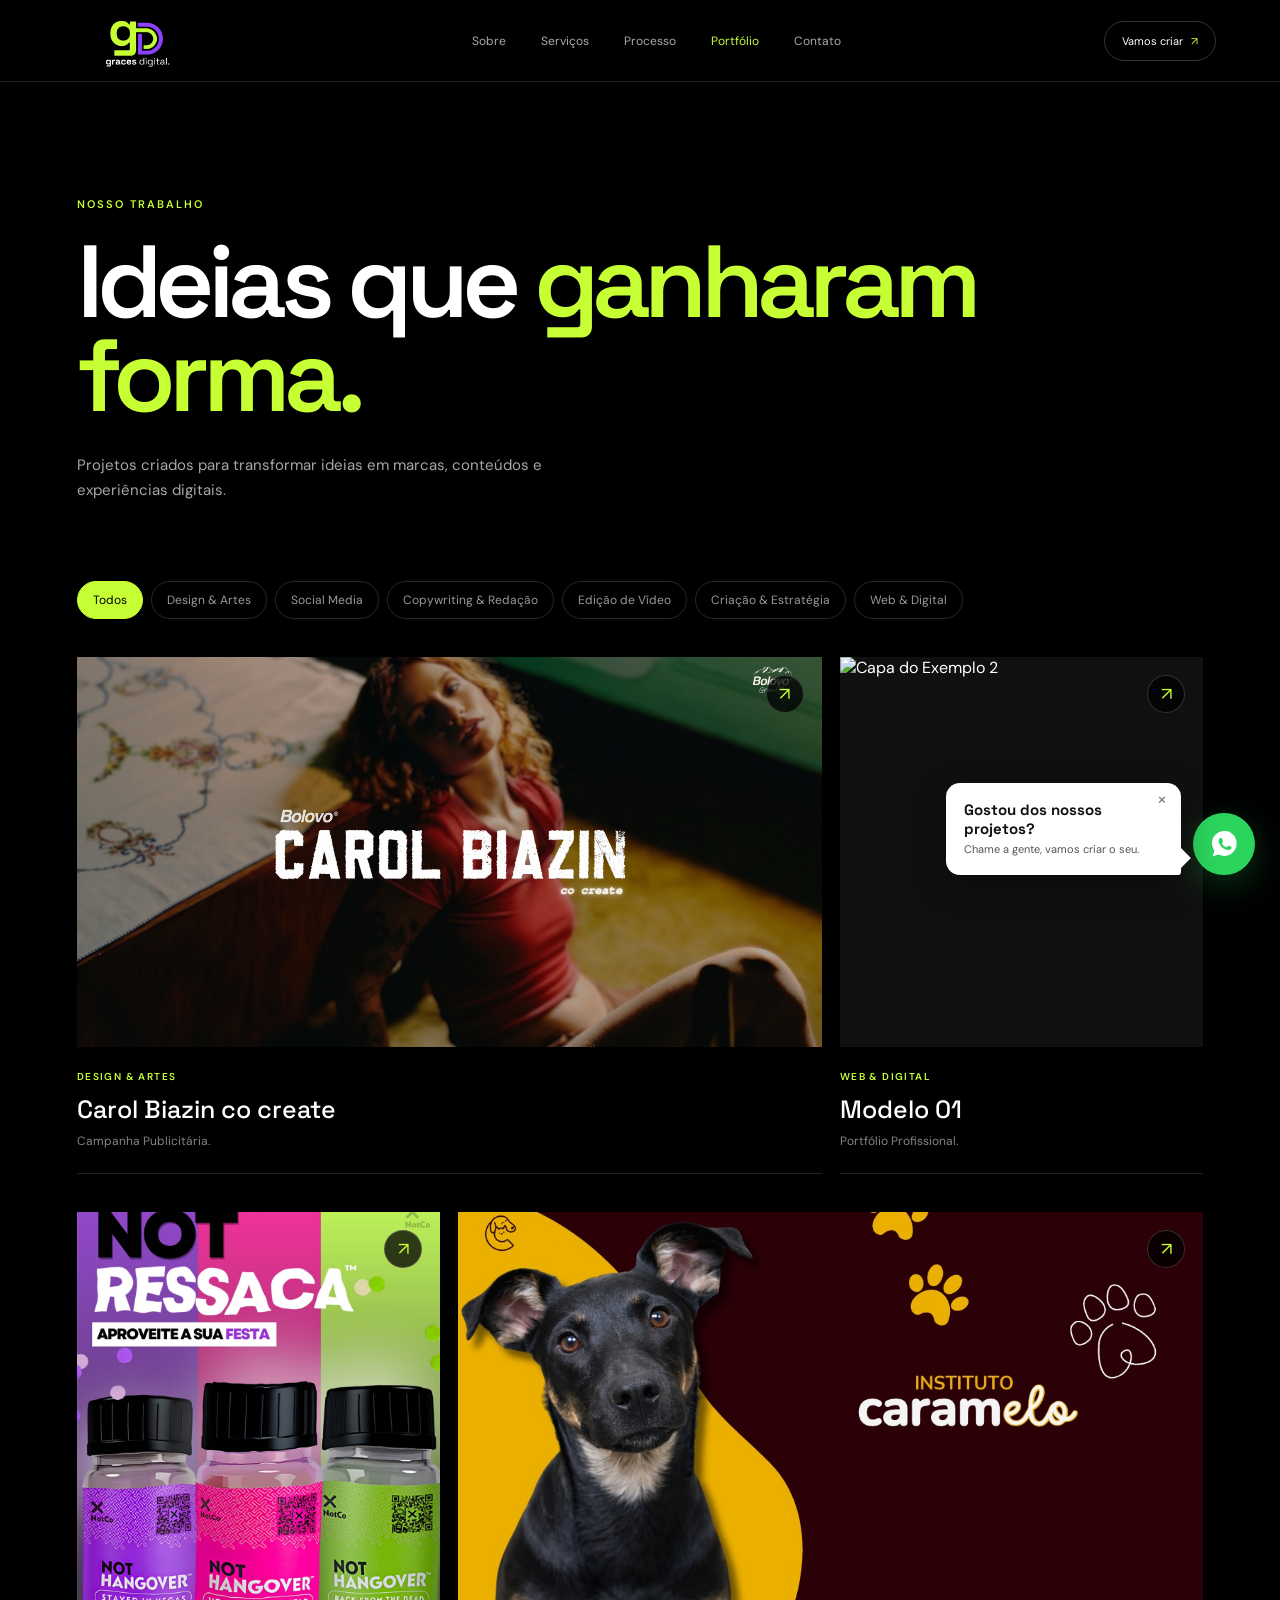
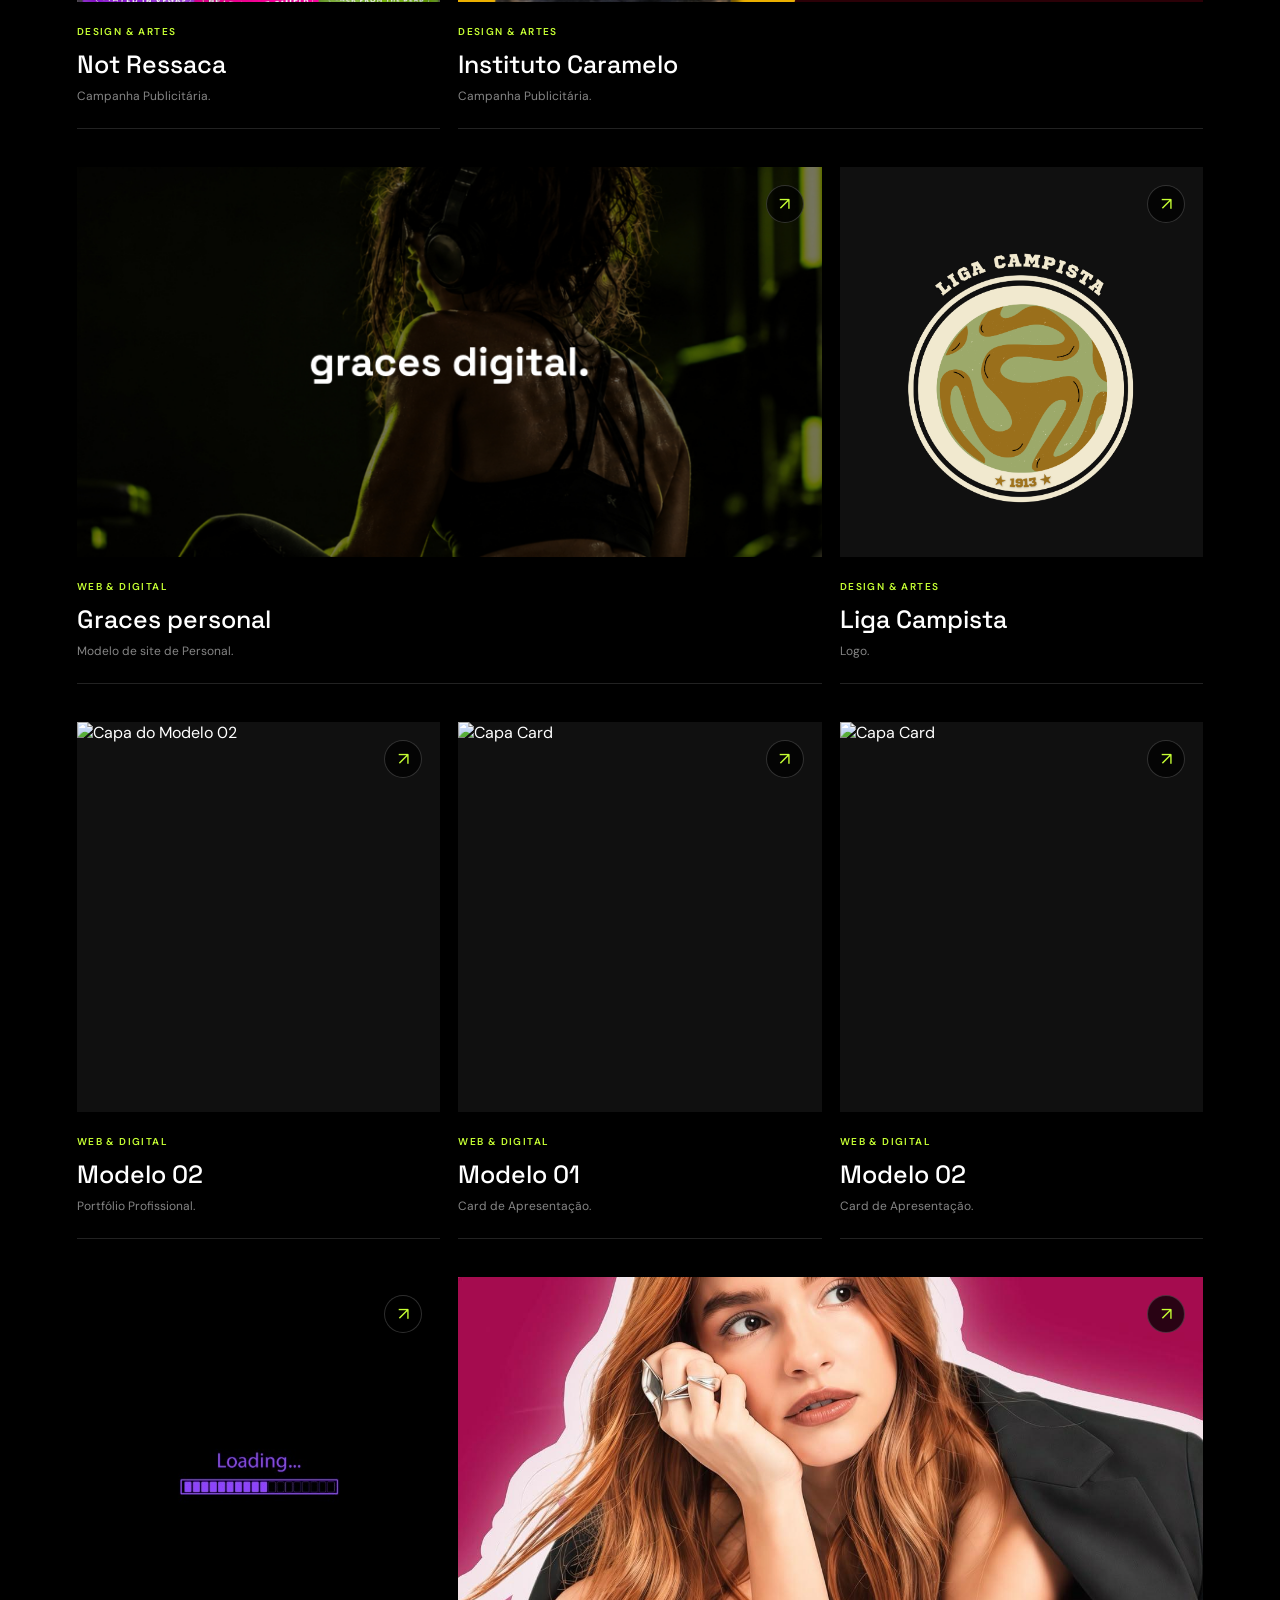
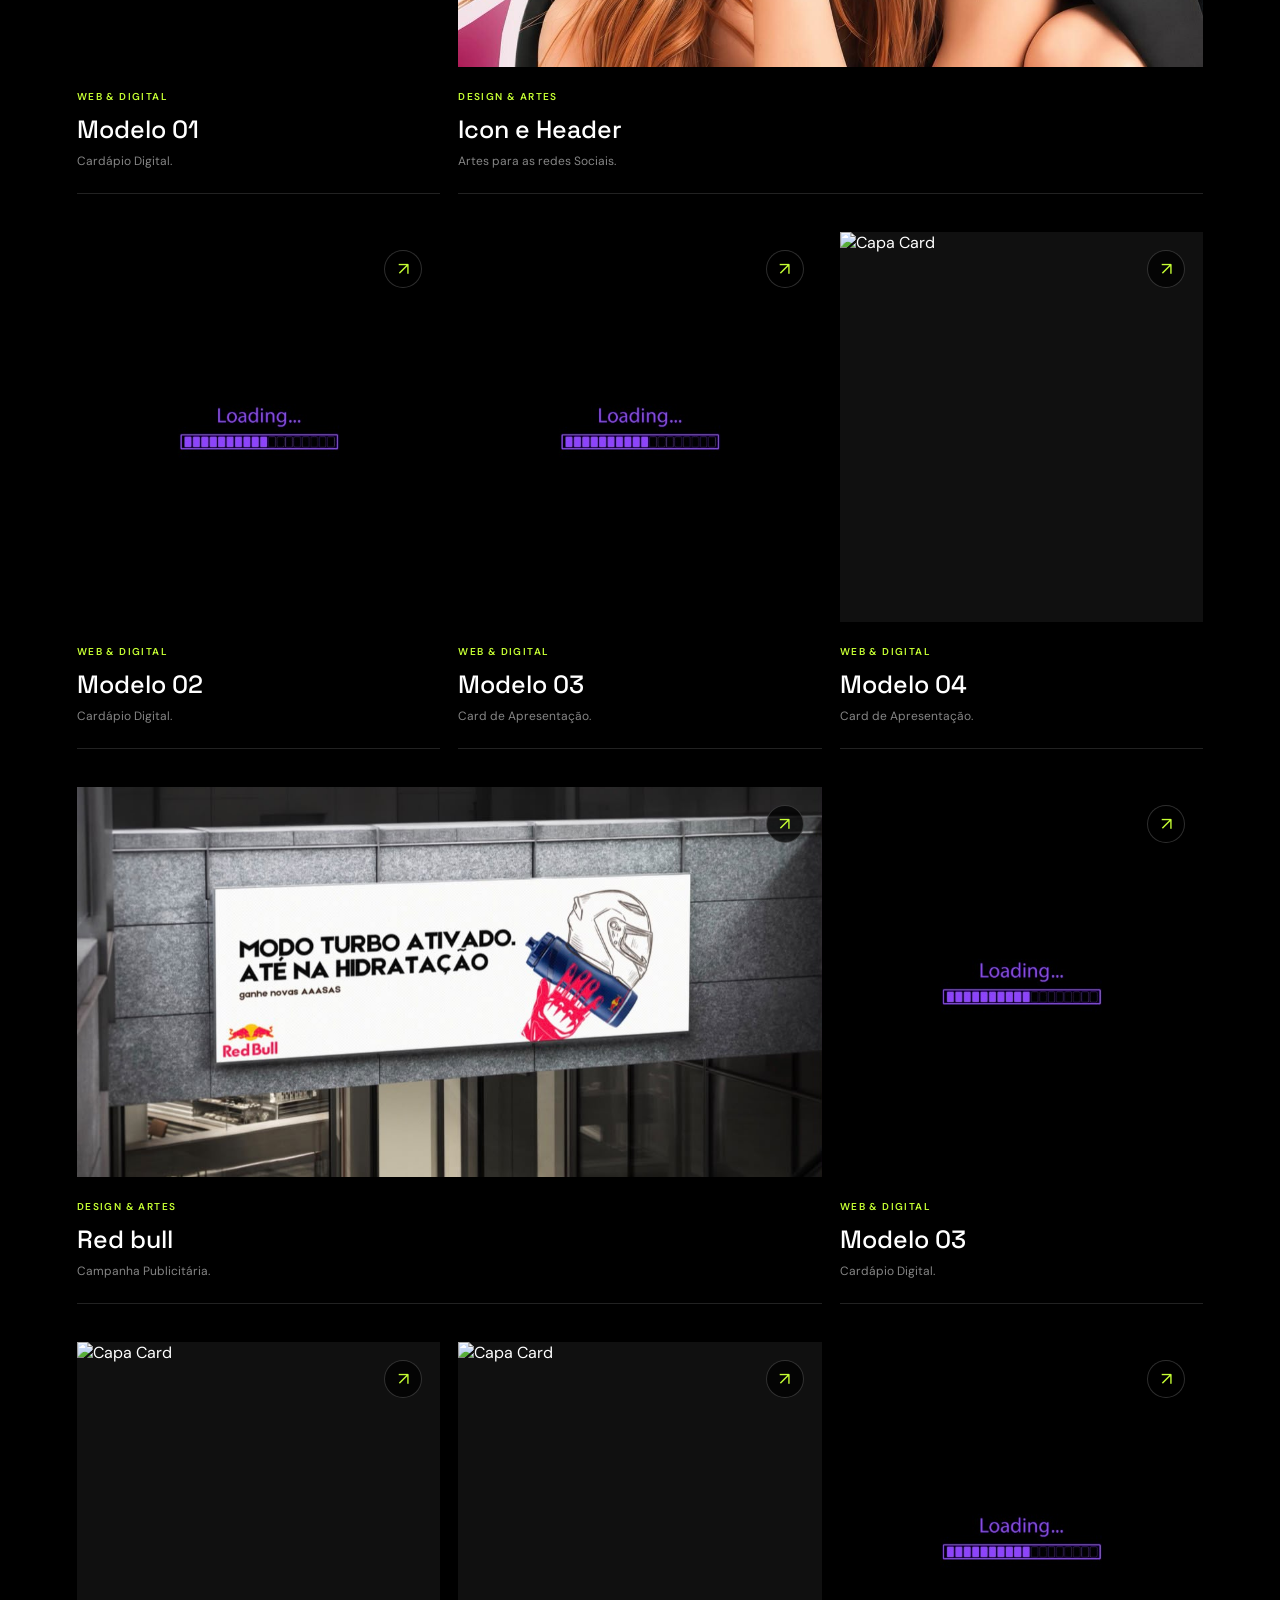
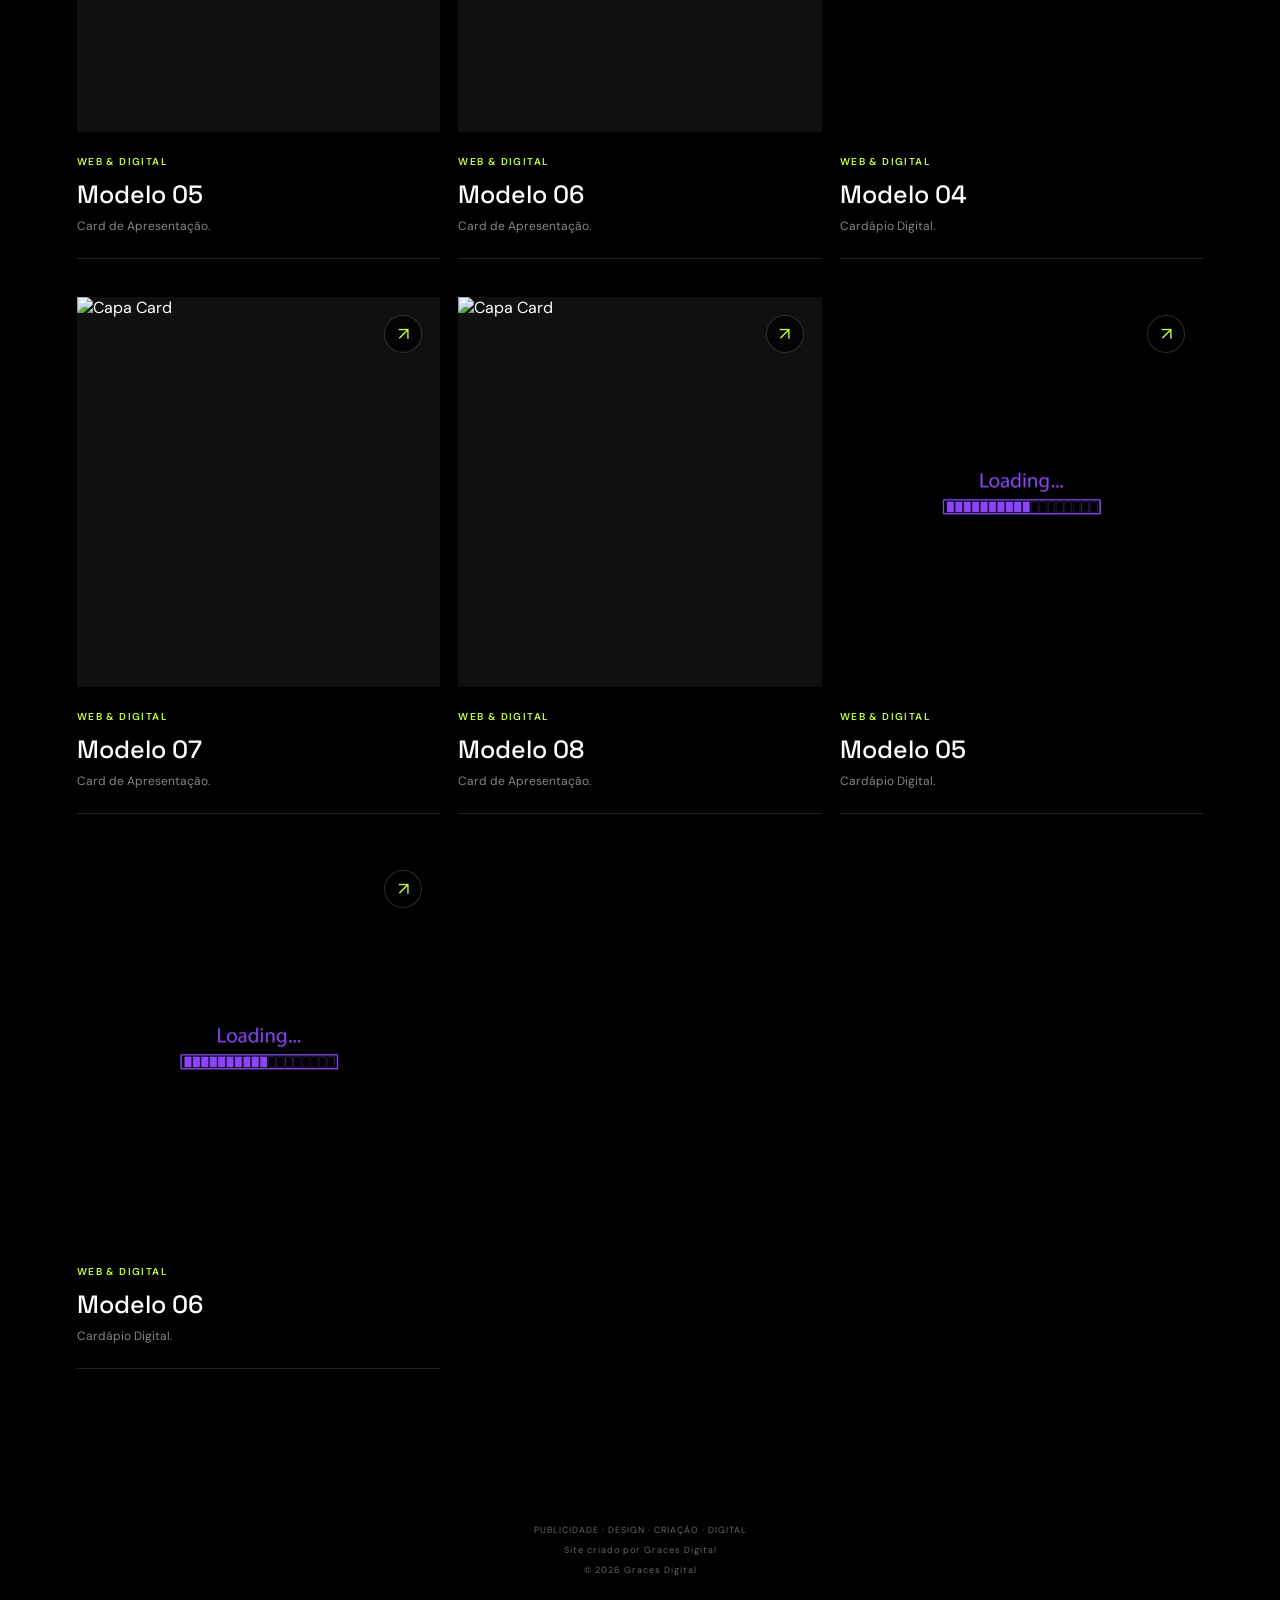
==== commit 66f868d9: "Update portfolio.html" ====
--- a/portfolio.html
+++ b/portfolio.html
@@ -73,7 +73,7 @@
             <article class="project-card normal" data-project="exemplo2" data-categories="web">
                 <button class="project-open" type="button">
                     <div class="project-image">
-                        <img src="assets/portfolio/Capa padrão Port" alt="Capa do Exemplo 2">
+                        <img src="assets/portfolio/Capa Portifólio.jpeg" alt="Capa do Exemplo 2">
                         <span class="project-arrow">↗</span>
                     </div>
                     <div class="project-info">
@@ -121,7 +121,7 @@
                     </div>
                     <div class="project-info">
                         <span class="project-service">WEB &amp; DIGITAL</span>
-                        <h2>Graces Digital</h2>
+                        <h2>Graces personal</h2>
                         <p>Modelo de site de Personal.</p>
                     </div>
                 </button>
@@ -145,7 +145,7 @@
             <article class="project-card normal" data-project="exemplo7" data-categories="web">
                 <button class="project-open" type="button">
                     <div class="project-image">
-                        <img src="assets/portfolio/Capa padrão Port"
+                        <img src="assets/portfolio/Capa Portifólio.jpeg"
                              alt="Capa do Modelo 02">
                         <span class="project-arrow">↗</span>
                     </div>
@@ -160,7 +160,7 @@
             <article class="project-card normal" data-project="card01" data-categories="web">
                 <button class="project-open" type="button">
                     <div class="project-image">
-                        <img src="assets/portfolio/Capa Carregando.jpeg"
+                        <img src="assets/portfolio/Capa Card.jpeg"
                              alt="Capa Card">
                         <span class="project-arrow">↗</span>
                     </div>
@@ -175,7 +175,7 @@
             <article class="project-card normal" data-project="card02" data-categories="web">
                 <button class="project-open" type="button">
                     <div class="project-image">
-                        <img src="assets/portfolio/Capa Carregando.jpeg"
+                        <img src="assets/portfolio/Capa Card.jpeg"
                              alt="Capa Card">
                         <span class="project-arrow">↗</span>
                     </div>
@@ -183,6 +183,21 @@
                         <span class="project-service">WEB &amp; DIGITAL</span>
                         <h2>Modelo 02</h2>
                         <p>Card de Apresentação.</p>
+                    </div>
+                </button>
+            </article>
+
+            <article class="project-card normal" data-project="cardapio01" data-categories="web">
+                <button class="project-open" type="button">
+                    <div class="project-image">
+                        <img src="assets/portfolio/Capa Carregando.jpeg"
+                             alt="Capa Card">
+                        <span class="project-arrow">↗</span>
+                    </div>
+                    <div class="project-info">
+                        <span class="project-service">WEB &amp; DIGITAL</span>
+                        <h2>Modelo 01</h2>
+                        <p>Cardápio Digital.</p>
                     </div>
                 </button>
             </article>
@@ -201,6 +216,21 @@
                 </button>
             </article>
 
+            <article class="project-card normal" data-project="cardapio02" data-categories="web">
+                <button class="project-open" type="button">
+                    <div class="project-image">
+                        <img src="assets/portfolio/Capa Carregando.jpeg"
+                             alt="Capa Card">
+                        <span class="project-arrow">↗</span>
+                    </div>
+                    <div class="project-info">
+                        <span class="project-service">WEB &amp; DIGITAL</span>
+                        <h2>Modelo 02</h2>
+                        <p>Cardápio Digital.</p>
+                    </div>
+                </button>
+            </article>
+
             <article class="project-card normal" data-project="card03" data-categories="web">
                 <button class="project-open" type="button">
                     <div class="project-image">
@@ -219,7 +249,7 @@
             <article class="project-card normal" data-project="card04" data-categories="web">
                 <button class="project-open" type="button">
                     <div class="project-image">
-                        <img src="assets/portfolio/Capa Carregando.jpeg"
+                        <img src="assets/portfolio/Capa Card.jpeg"
                              alt="Capa Card">
                         <span class="project-arrow">↗</span>
                     </div>
@@ -239,8 +269,23 @@
                     </div>
                     <div class="project-info">
                         <span class="project-service">DESIGN &amp; ARTES</span>
-                        <h2>Icon e Header</h2>
-                        <p>Artes para as redes Sociais.</p>
+                        <h2>Red bull</h2>
+                        <p>Campanha Publicitária.</p>
+                    </div>
+                </button>
+            </article>
+
+            <article class="project-card normal" data-project="cardapio03" data-categories="web">
+                <button class="project-open" type="button">
+                    <div class="project-image">
+                        <img src="assets/portfolio/Capa Carregando.jpeg"
+                             alt="Capa Card">
+                        <span class="project-arrow">↗</span>
+                    </div>
+                    <div class="project-info">
+                        <span class="project-service">WEB &amp; DIGITAL</span>
+                        <h2>Modelo 03</h2>
+                        <p>Cardápio Digital.</p>
                     </div>
                 </button>
             </article>
@@ -248,7 +293,7 @@
             <article class="project-card normal" data-project="card05" data-categories="web">
                 <button class="project-open" type="button">
                     <div class="project-image">
-                        <img src="assets/portfolio/Capa Carregando.jpeg"
+                        <img src="assets/portfolio/Capa Card.jpeg"
                              alt="Capa Card">
                         <span class="project-arrow">↗</span>
                     </div>
@@ -263,7 +308,7 @@
             <article class="project-card normal" data-project="card06" data-categories="web">
                 <button class="project-open" type="button">
                     <div class="project-image">
-                        <img src="assets/portfolio/Capa Carregando.jpeg"
+                        <img src="assets/portfolio/Capa Card.jpeg"
                              alt="Capa Card">
                         <span class="project-arrow">↗</span>
                     </div>
@@ -275,10 +320,25 @@
                 </button>
             </article>
 
+            <article class="project-card normal" data-project="cardapio04" data-categories="web">
+                <button class="project-open" type="button">
+                    <div class="project-image">
+                        <img src="assets/portfolio/Capa Carregando.jpeg"
+                             alt="Capa Card">
+                        <span class="project-arrow">↗</span>
+                    </div>
+                    <div class="project-info">
+                        <span class="project-service">WEB &amp; DIGITAL</span>
+                        <h2>Modelo 04</h2>
+                        <p>Cardápio Digital.</p>
+                    </div>
+                </button>
+            </article>
+
             <article class="project-card normal" data-project="card07" data-categories="web">
                 <button class="project-open" type="button">
                     <div class="project-image">
-                        <img src="assets/portfolio/Capa Carregando.jpeg"
+                        <img src="assets/portfolio/Capa Card.jpeg"
                              alt="Capa Card">
                         <span class="project-arrow">↗</span>
                     </div>
@@ -295,7 +355,7 @@
                      data-categories="web">
                 <button class="project-open" type="button">
                     <div class="project-image">
-                        <img src="assets/portfolio/Capa Carregando.jpeg"
+                        <img src="assets/portfolio/Capa Card.jpeg"
                              alt="Capa Card">
                         <span class="project-arrow">↗</span>
                     </div>
@@ -303,6 +363,36 @@
                         <span class="project-service">WEB &amp; DIGITAL</span>
                         <h2>Modelo 08</h2>
                         <p>Card de Apresentação.</p>
+                    </div>
+                </button>
+            </article>
+
+            <article class="project-card normal" data-project="cardapio05" data-categories="web">
+                <button class="project-open" type="button">
+                    <div class="project-image">
+                        <img src="assets/portfolio/Capa Carregando.jpeg"
+                             alt="Capa Card">
+                        <span class="project-arrow">↗</span>
+                    </div>
+                    <div class="project-info">
+                        <span class="project-service">WEB &amp; DIGITAL</span>
+                        <h2>Modelo 05</h2>
+                        <p>Cardápio Digital.</p>
+                    </div>
+                </button>
+            </article>
+
+            <article class="project-card normal" data-project="cardapio06" data-categories="web">
+                <button class="project-open" type="button">
+                    <div class="project-image">
+                        <img src="assets/portfolio/Capa Carregando.jpeg"
+                             alt="Capa Card">
+                        <span class="project-arrow">↗</span>
+                    </div>
+                    <div class="project-info">
+                        <span class="project-service">WEB &amp; DIGITAL</span>
+                        <h2>Modelo 06</h2>
+                        <p>Cardápio Digital.</p>
                     </div>
                 </button>
             </article>
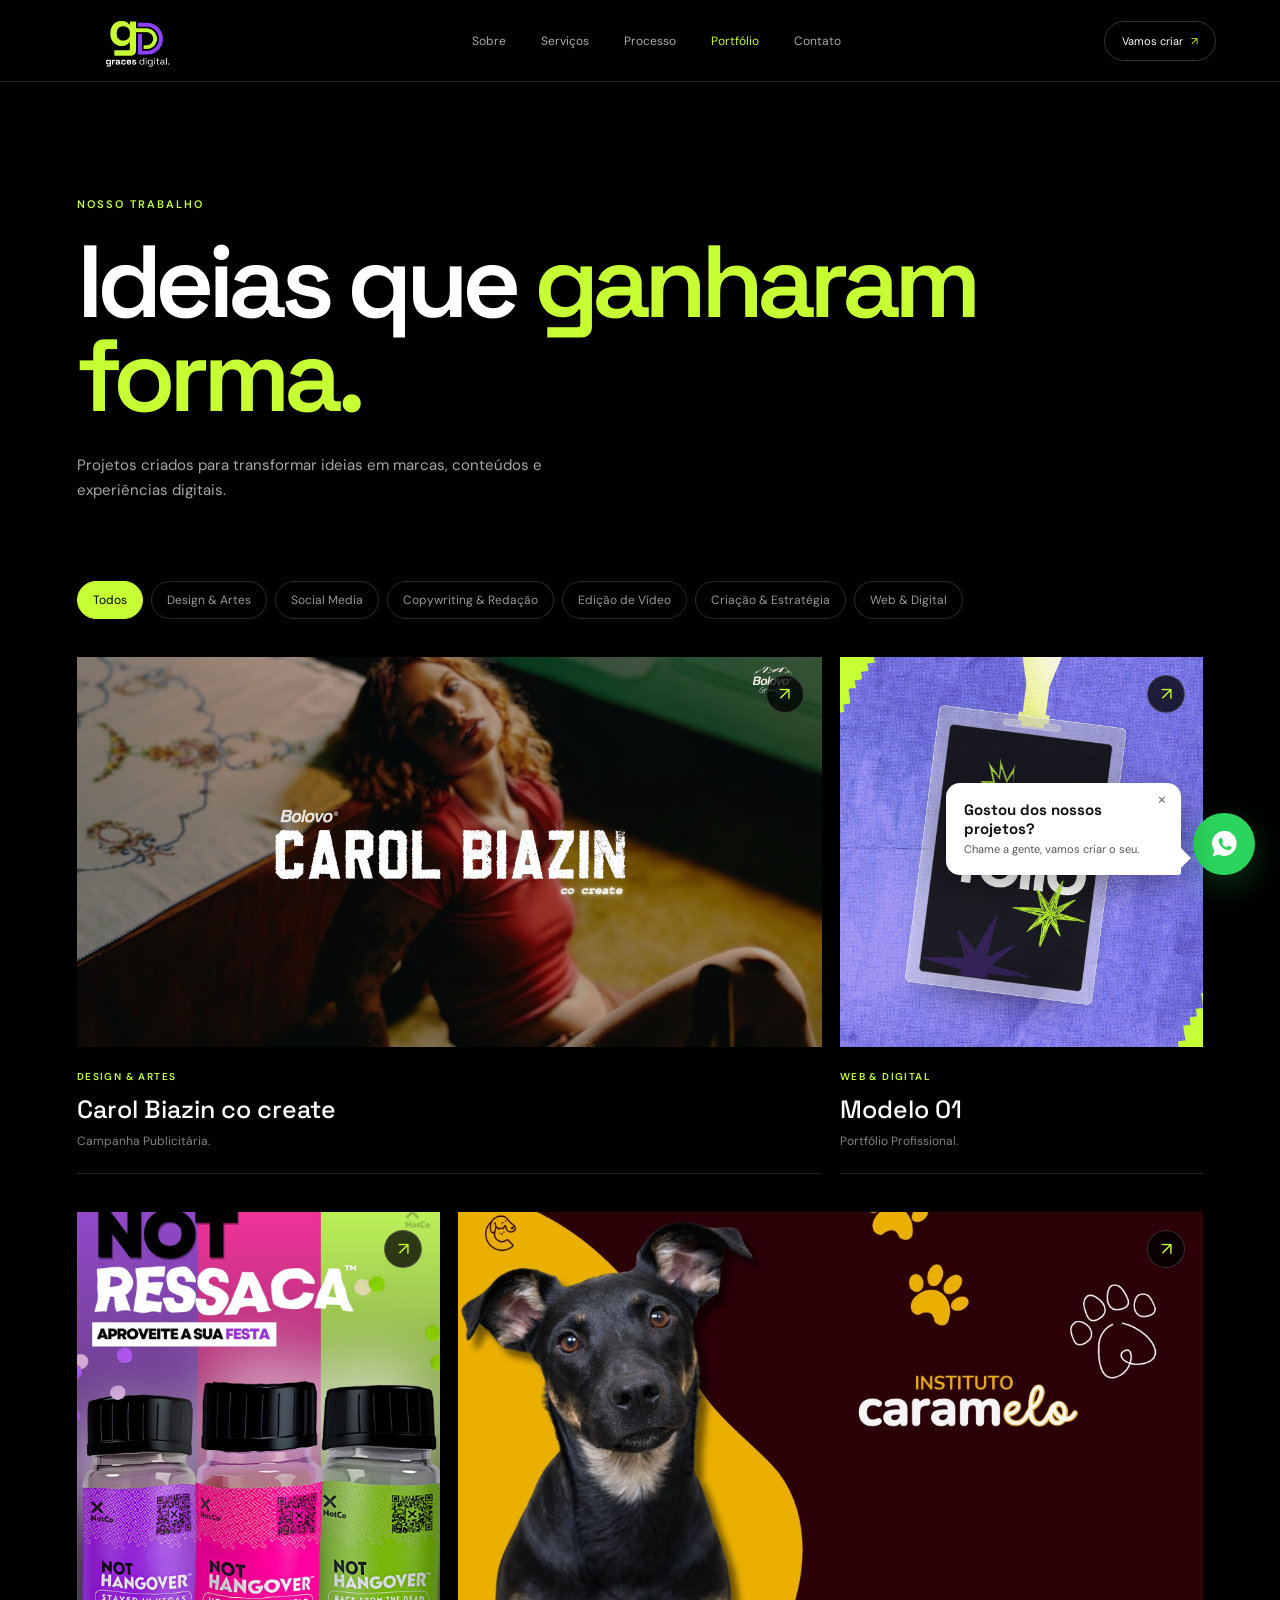
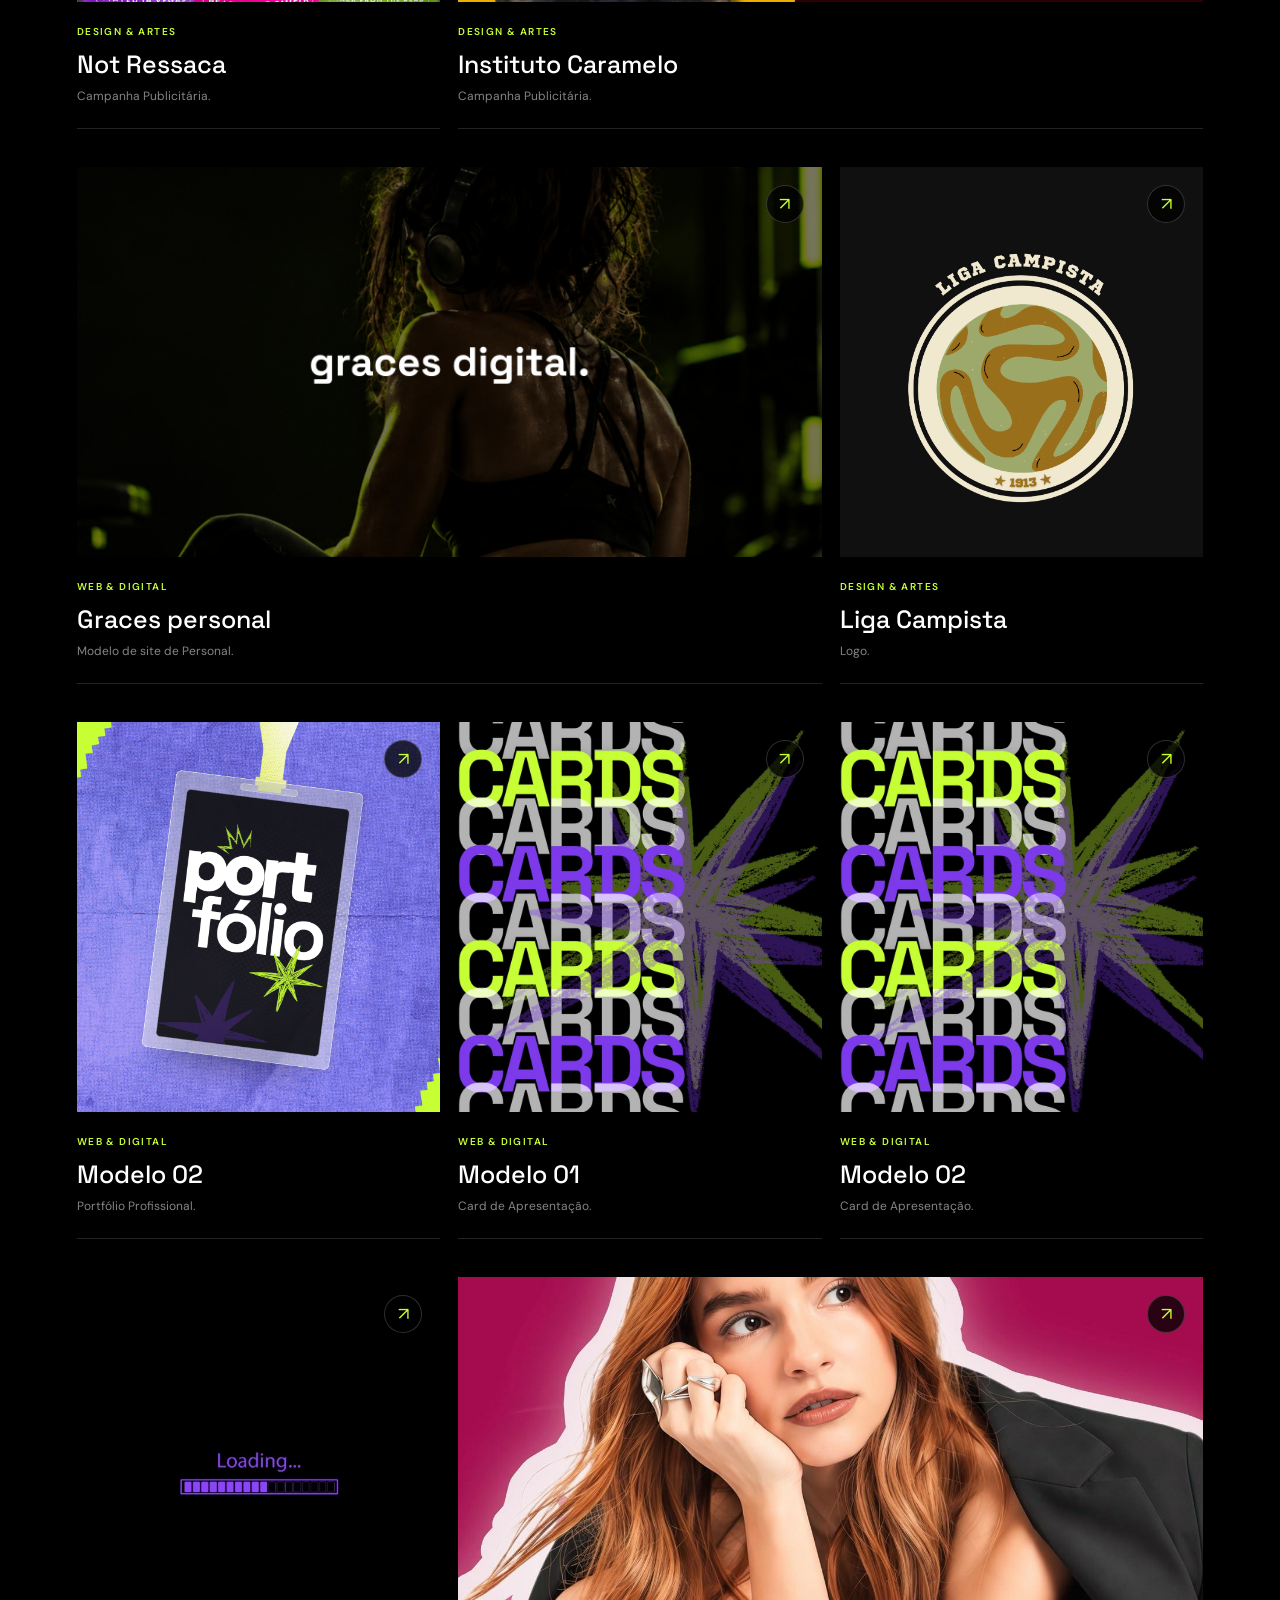
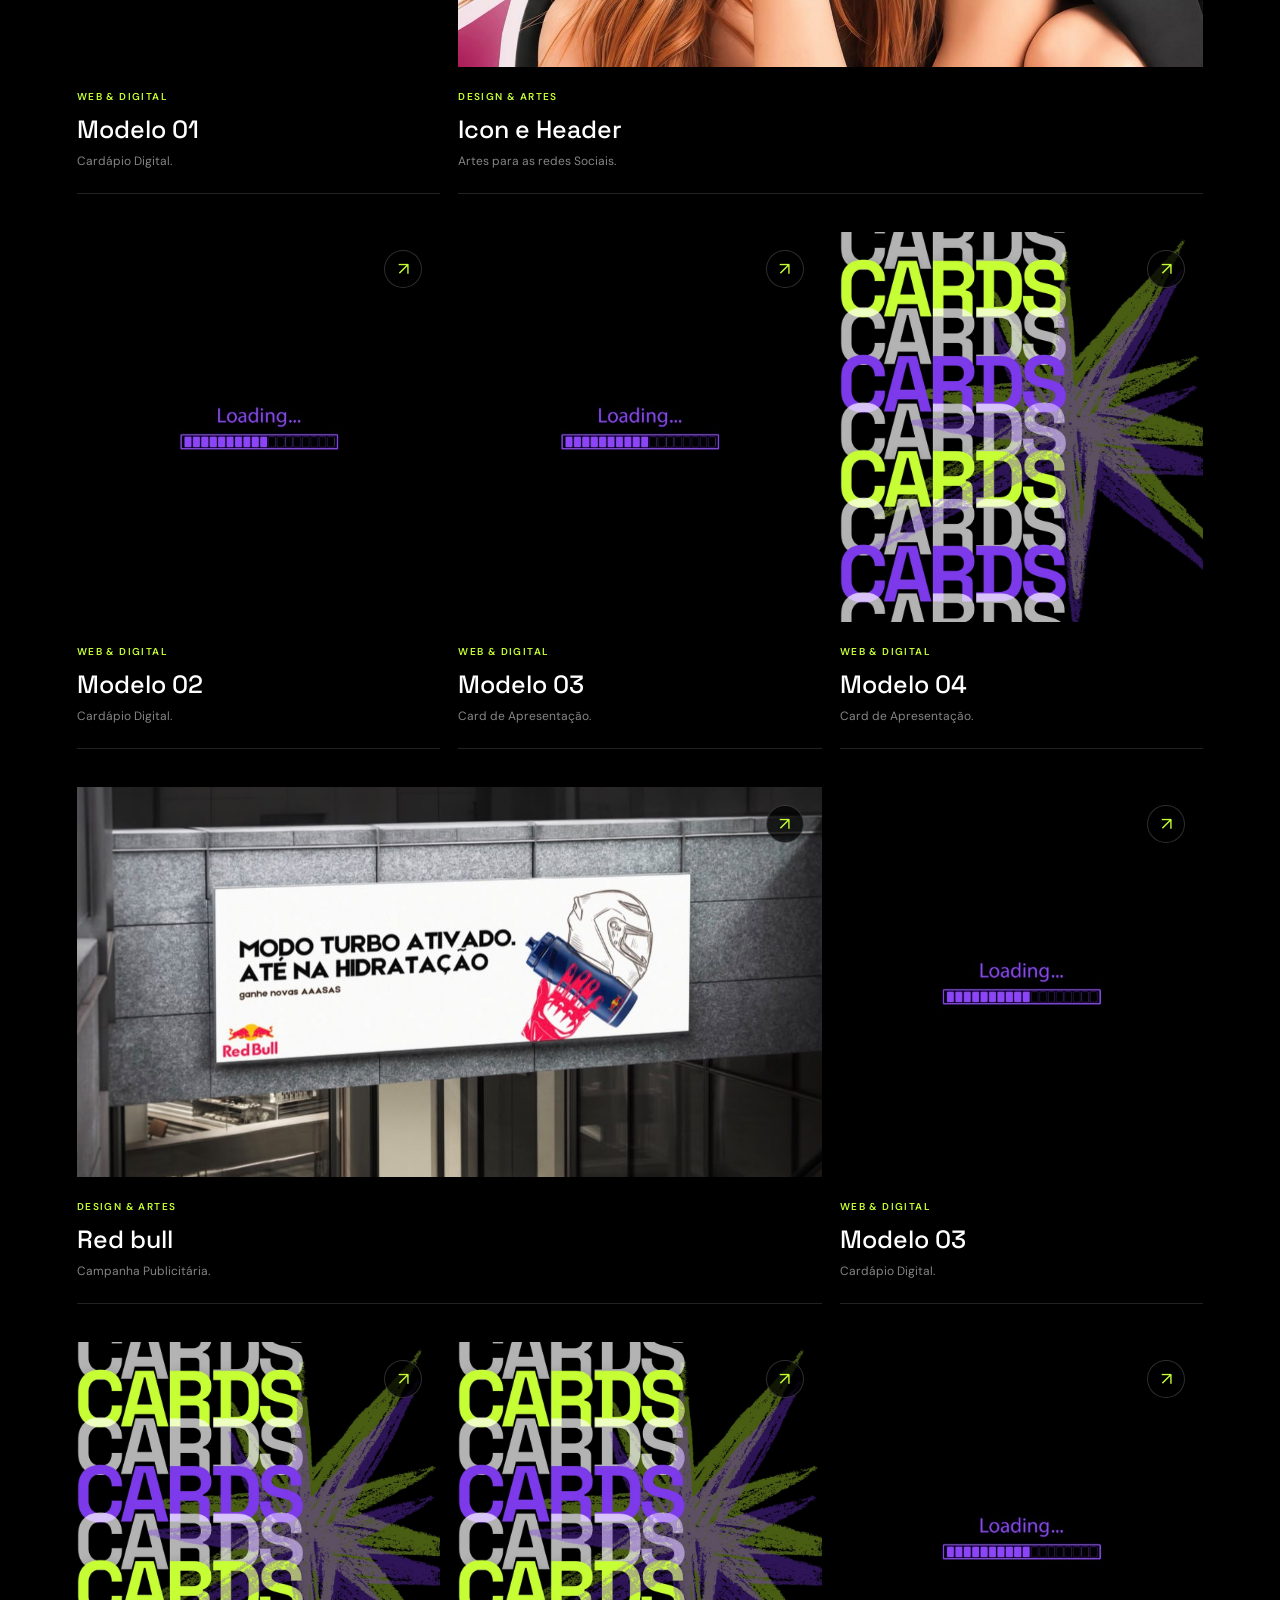
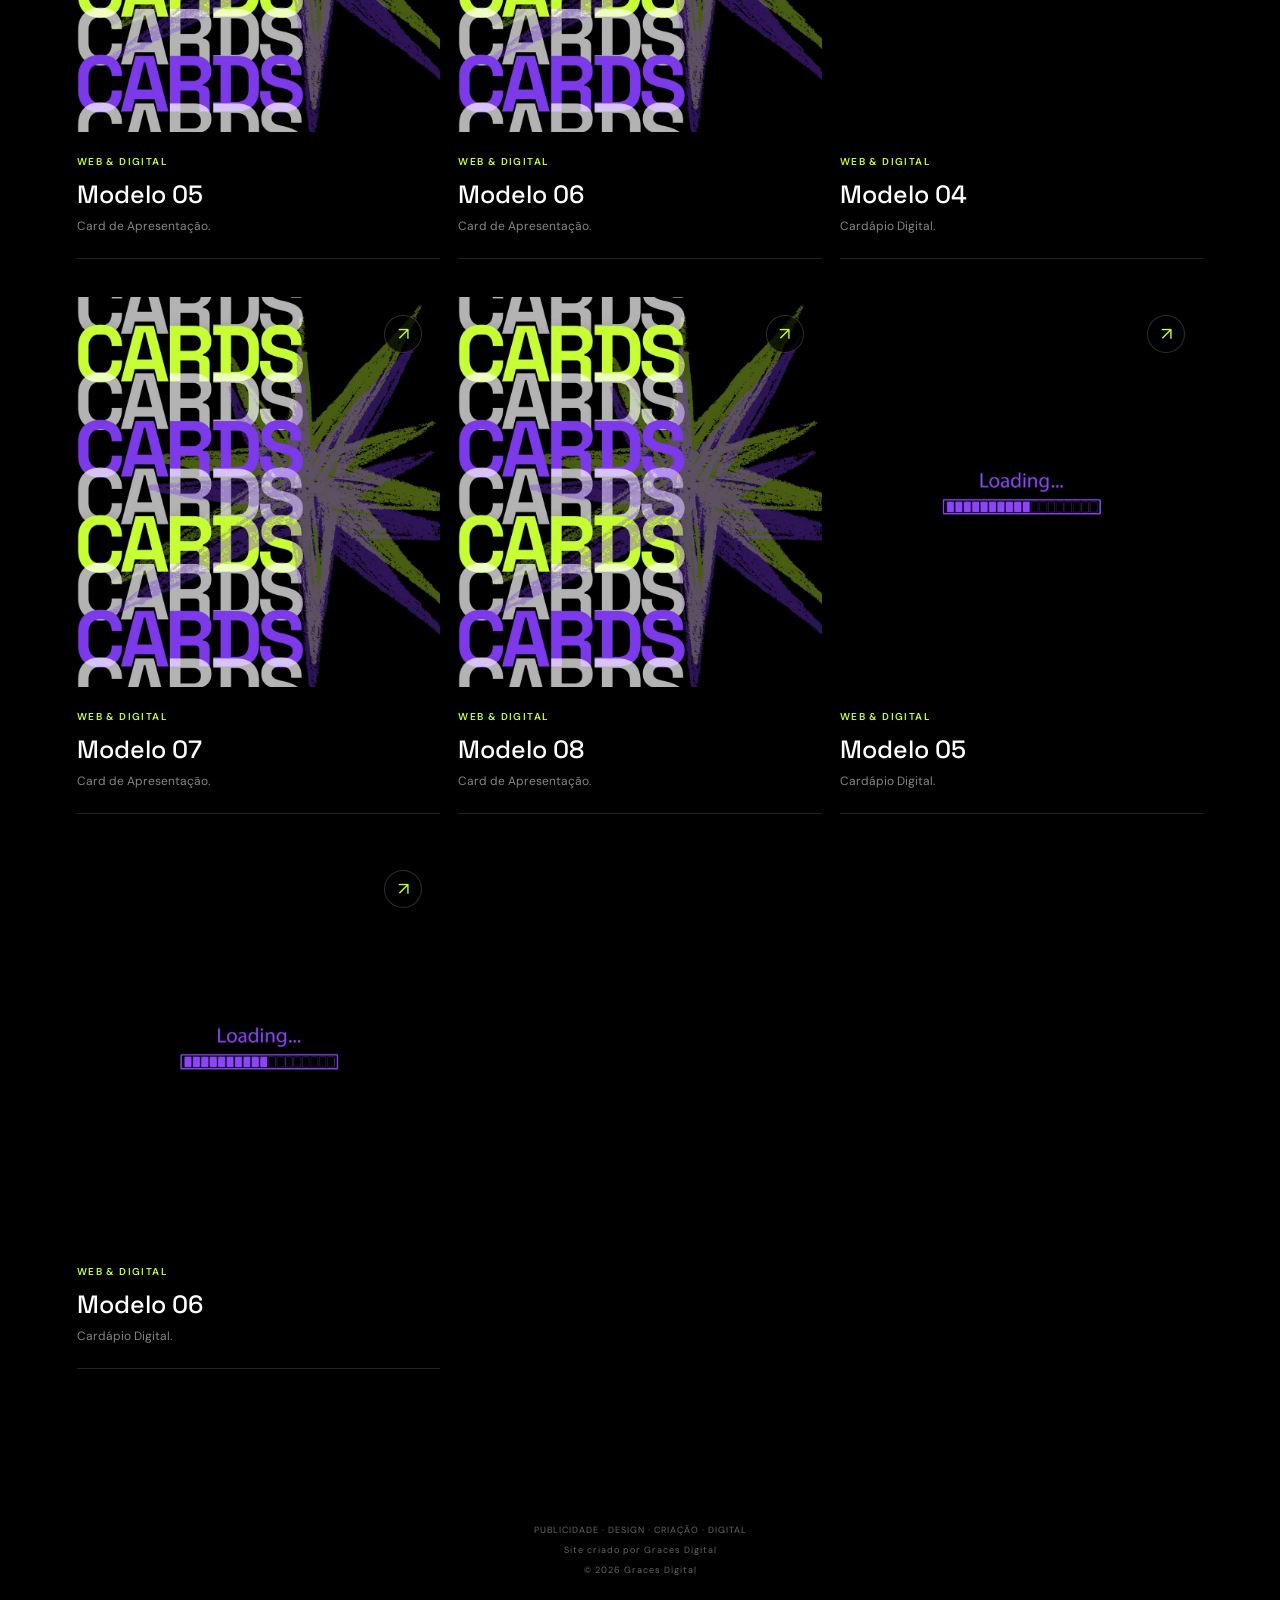
==== commit a3fdfa87: "Update portfolio.html" ====
--- a/portfolio.html
+++ b/portfolio.html
@@ -73,7 +73,7 @@
             <article class="project-card normal" data-project="exemplo2" data-categories="web">
                 <button class="project-open" type="button">
                     <div class="project-image">
-                        <img src="assets/portfolio/Capa Portifólio.jpeg" alt="Capa do Exemplo 2">
+                        <img src="assets/portfolio/Capa Portifólio.jpg" alt="Capa do Exemplo 2">
                         <span class="project-arrow">↗</span>
                     </div>
                     <div class="project-info">
@@ -145,7 +145,7 @@
             <article class="project-card normal" data-project="exemplo7" data-categories="web">
                 <button class="project-open" type="button">
                     <div class="project-image">
-                        <img src="assets/portfolio/Capa Portifólio.jpeg"
+                        <img src="assets/portfolio/Capa Portifólio.jpg"
                              alt="Capa do Modelo 02">
                         <span class="project-arrow">↗</span>
                     </div>
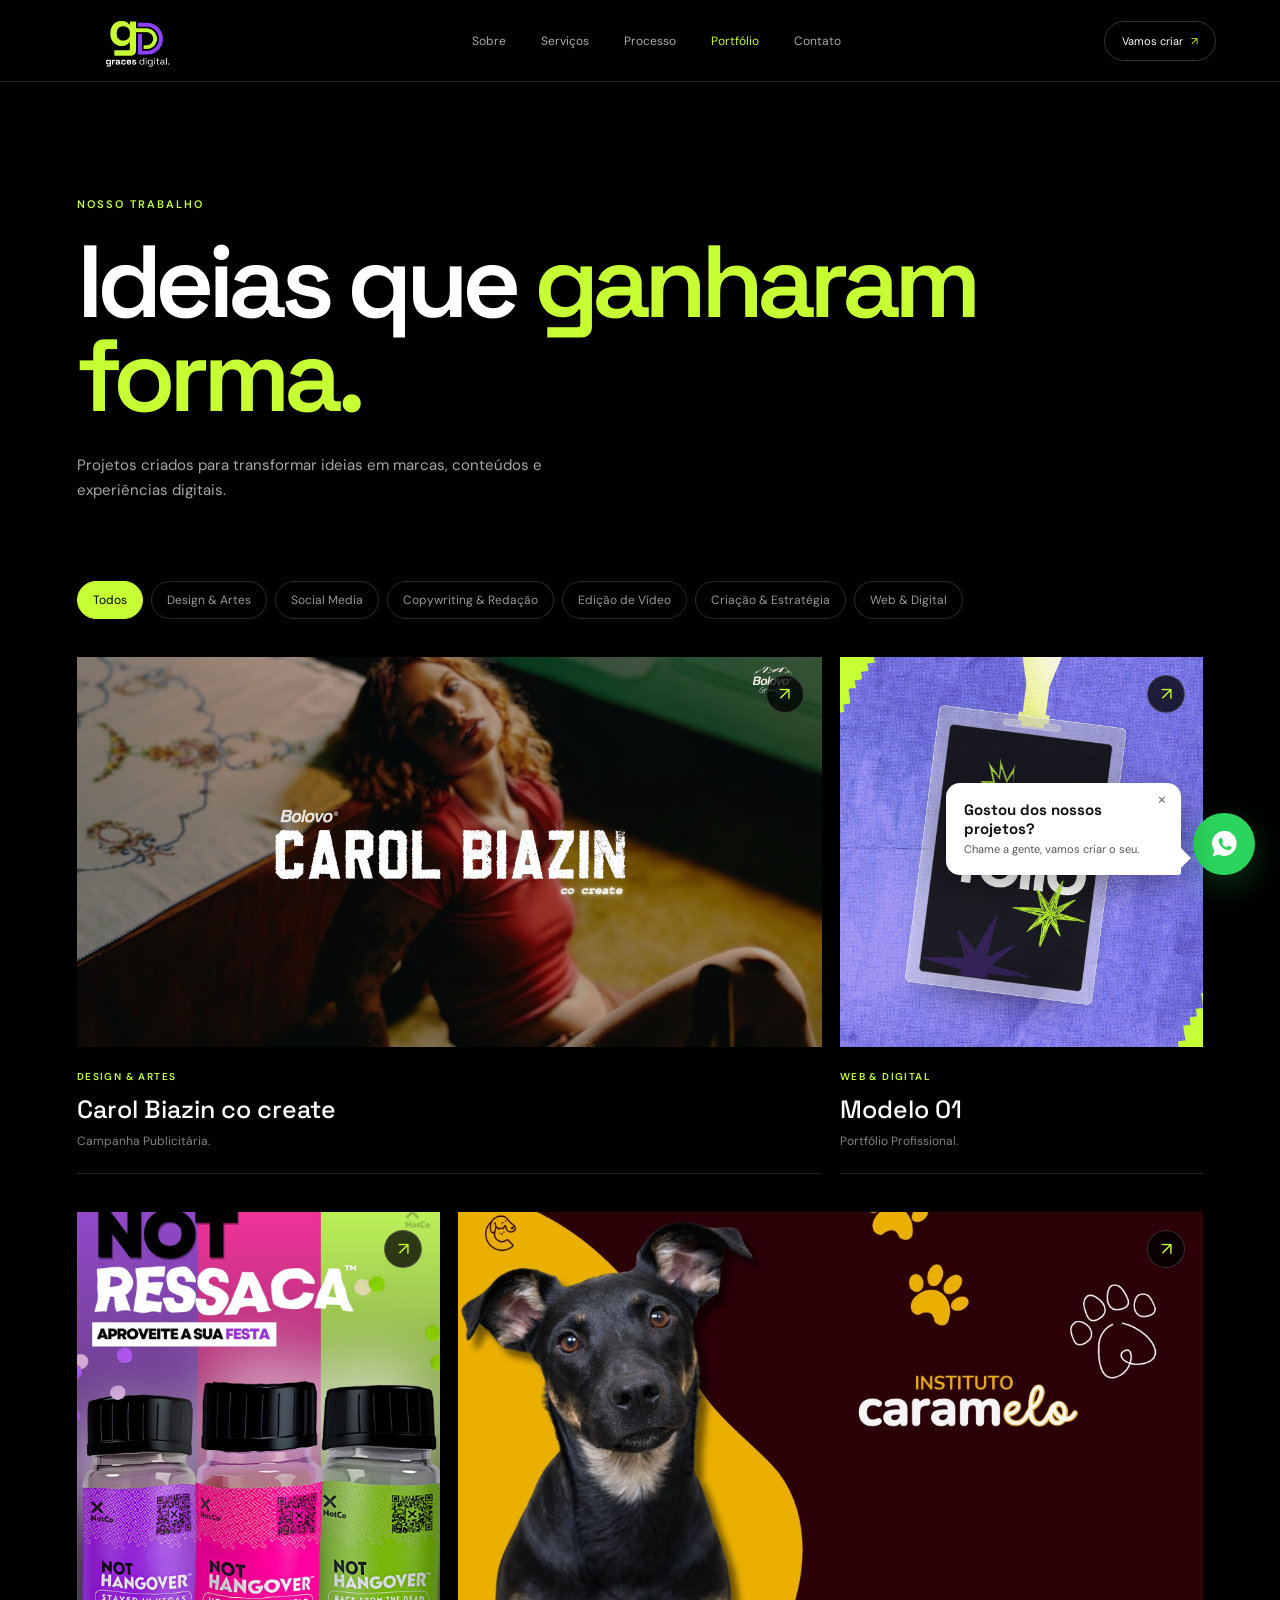
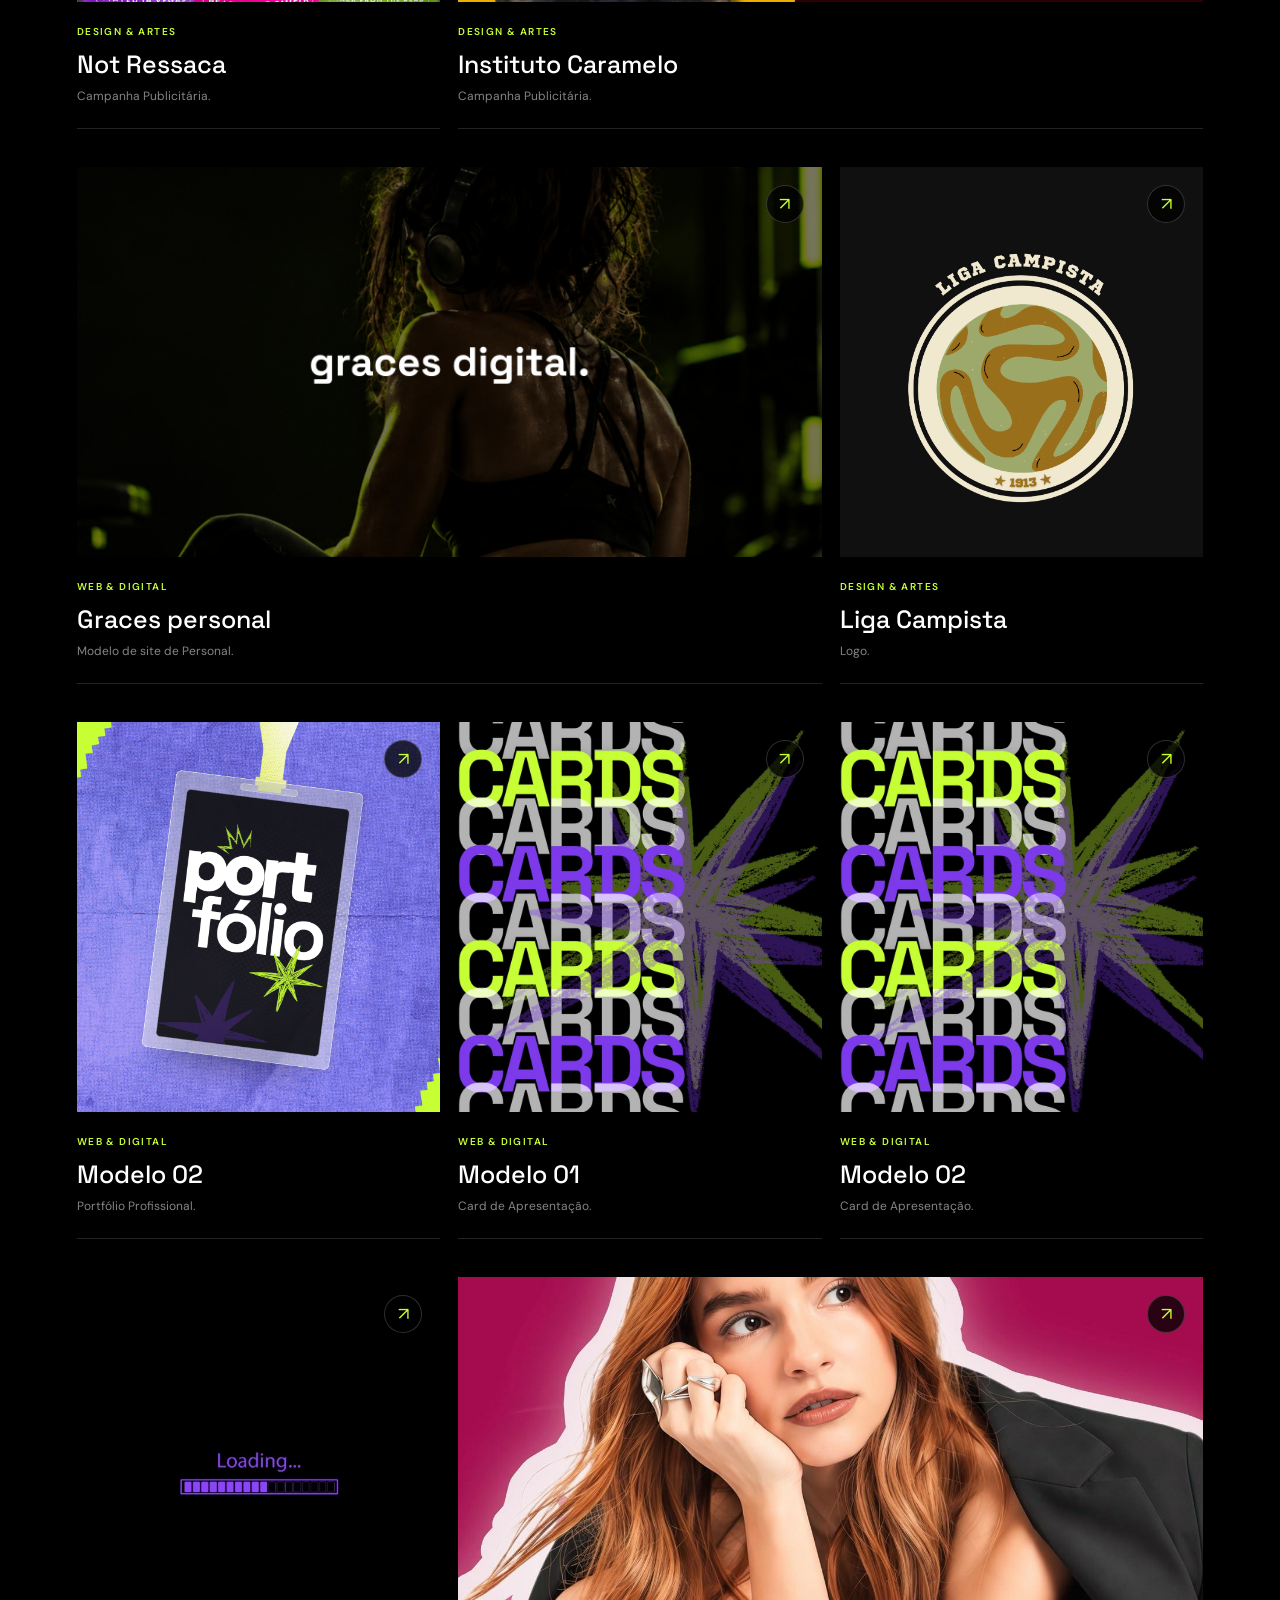
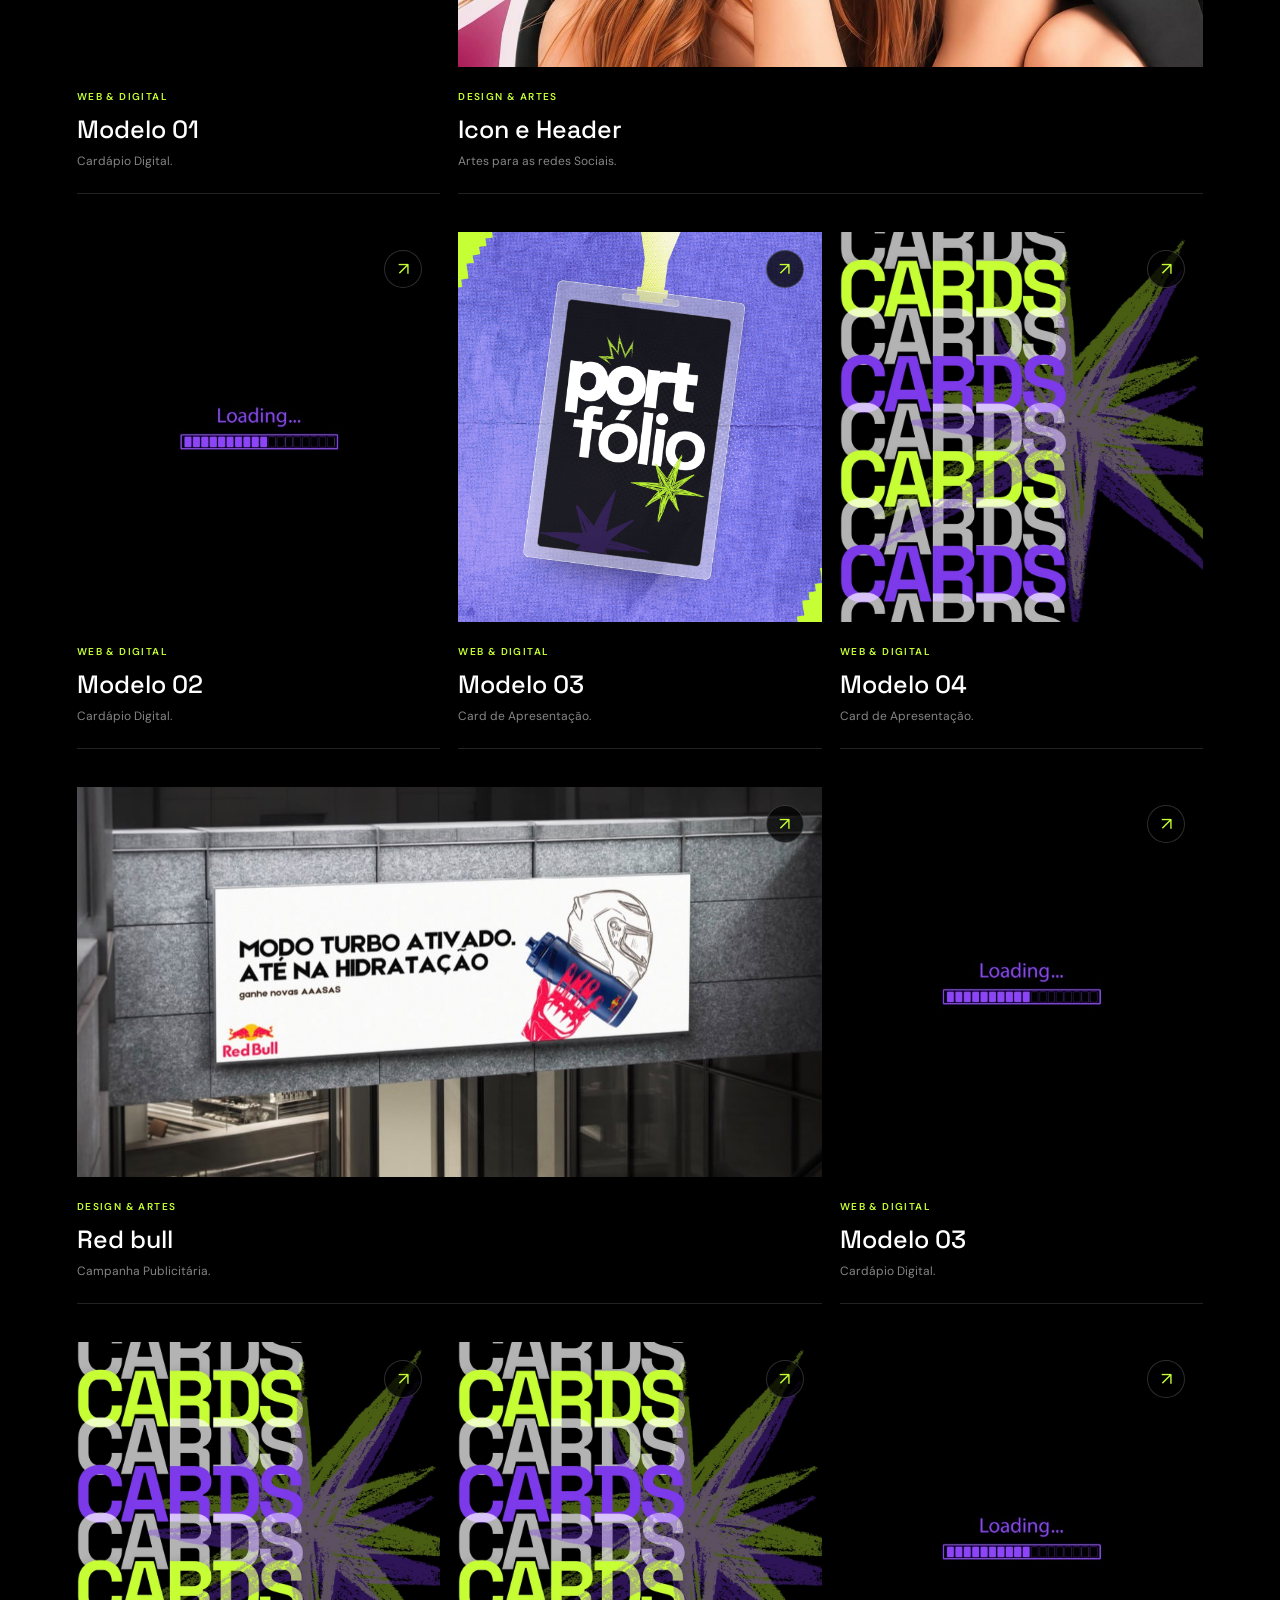
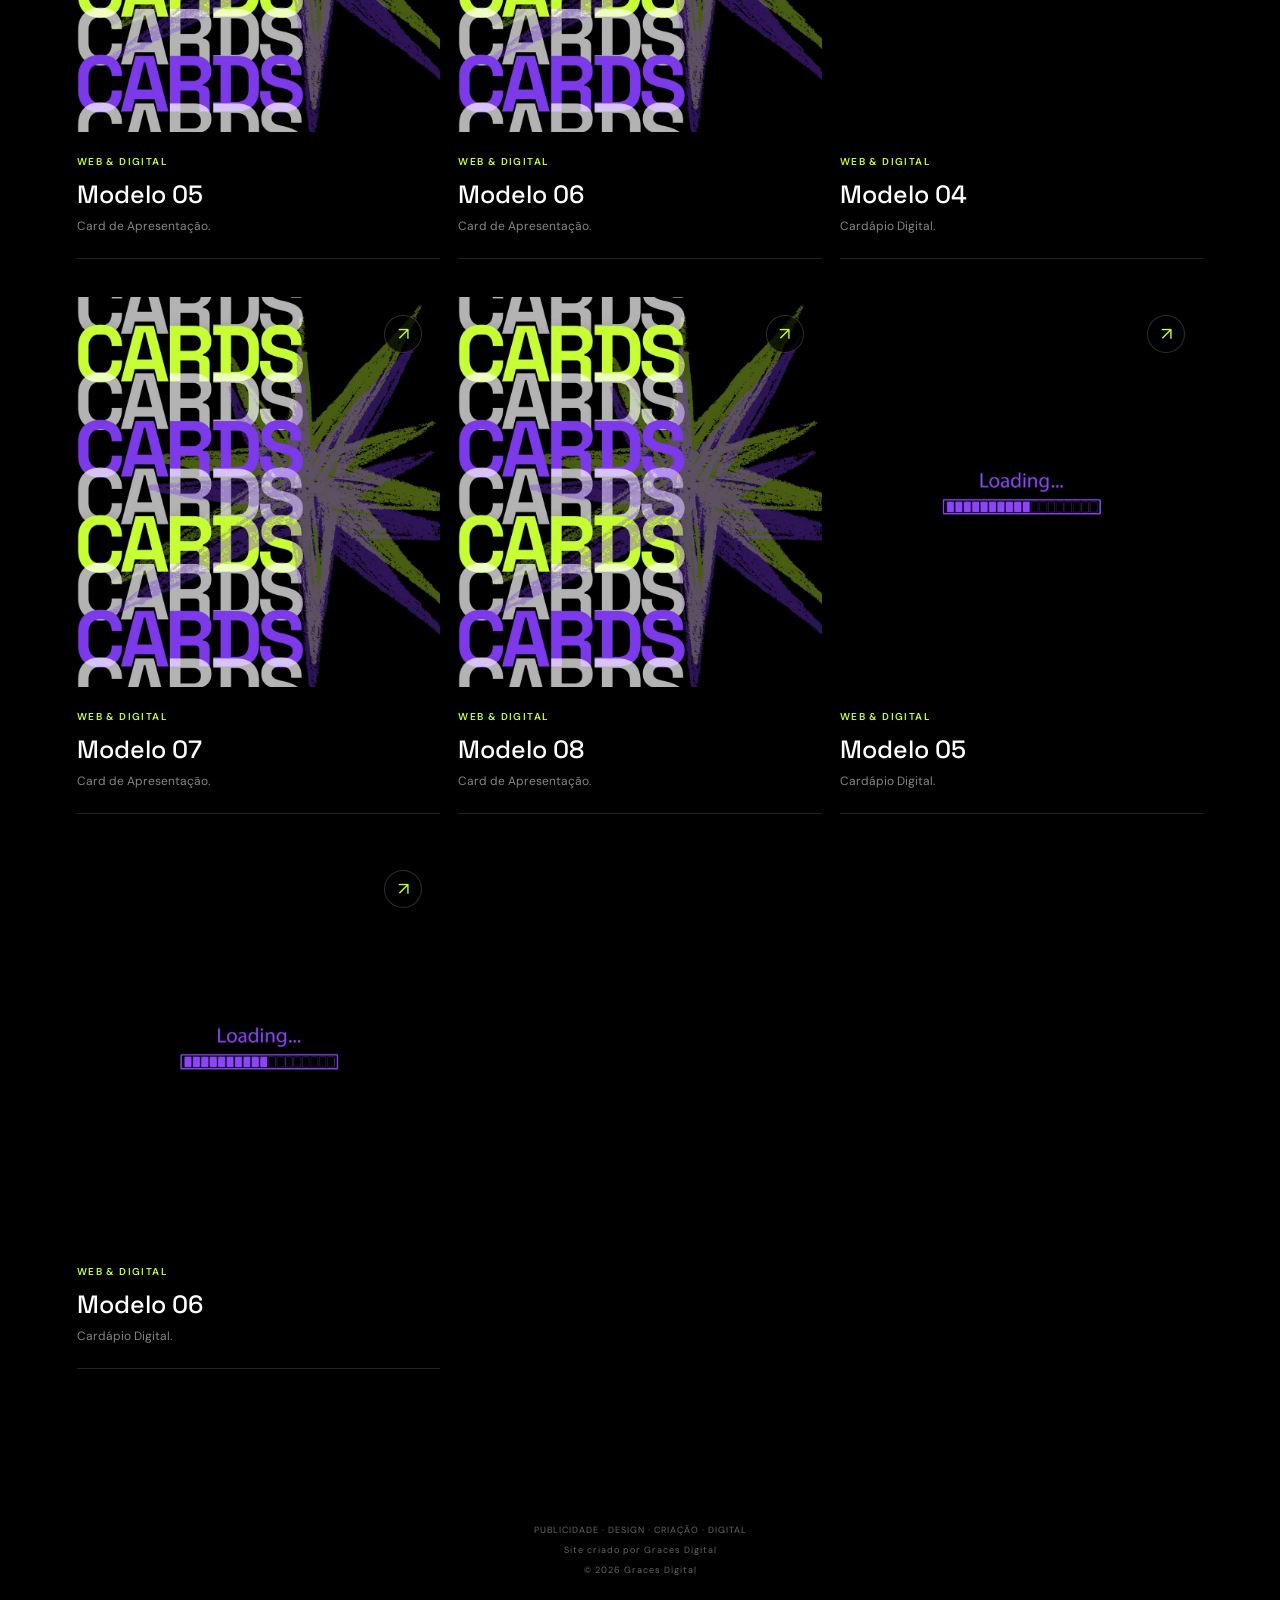
==== commit a621f497: "Update portfolio.html" ====
--- a/portfolio.html
+++ b/portfolio.html
@@ -234,7 +234,7 @@
             <article class="project-card normal" data-project="card03" data-categories="web">
                 <button class="project-open" type="button">
                     <div class="project-image">
-                        <img src="assets/portfolio/Capa Carregando.jpeg"
+                        <img src="assets/portfolio/Capa Portifólio.jpg"
                              alt="Capa Card">
                         <span class="project-arrow">↗</span>
                     </div>
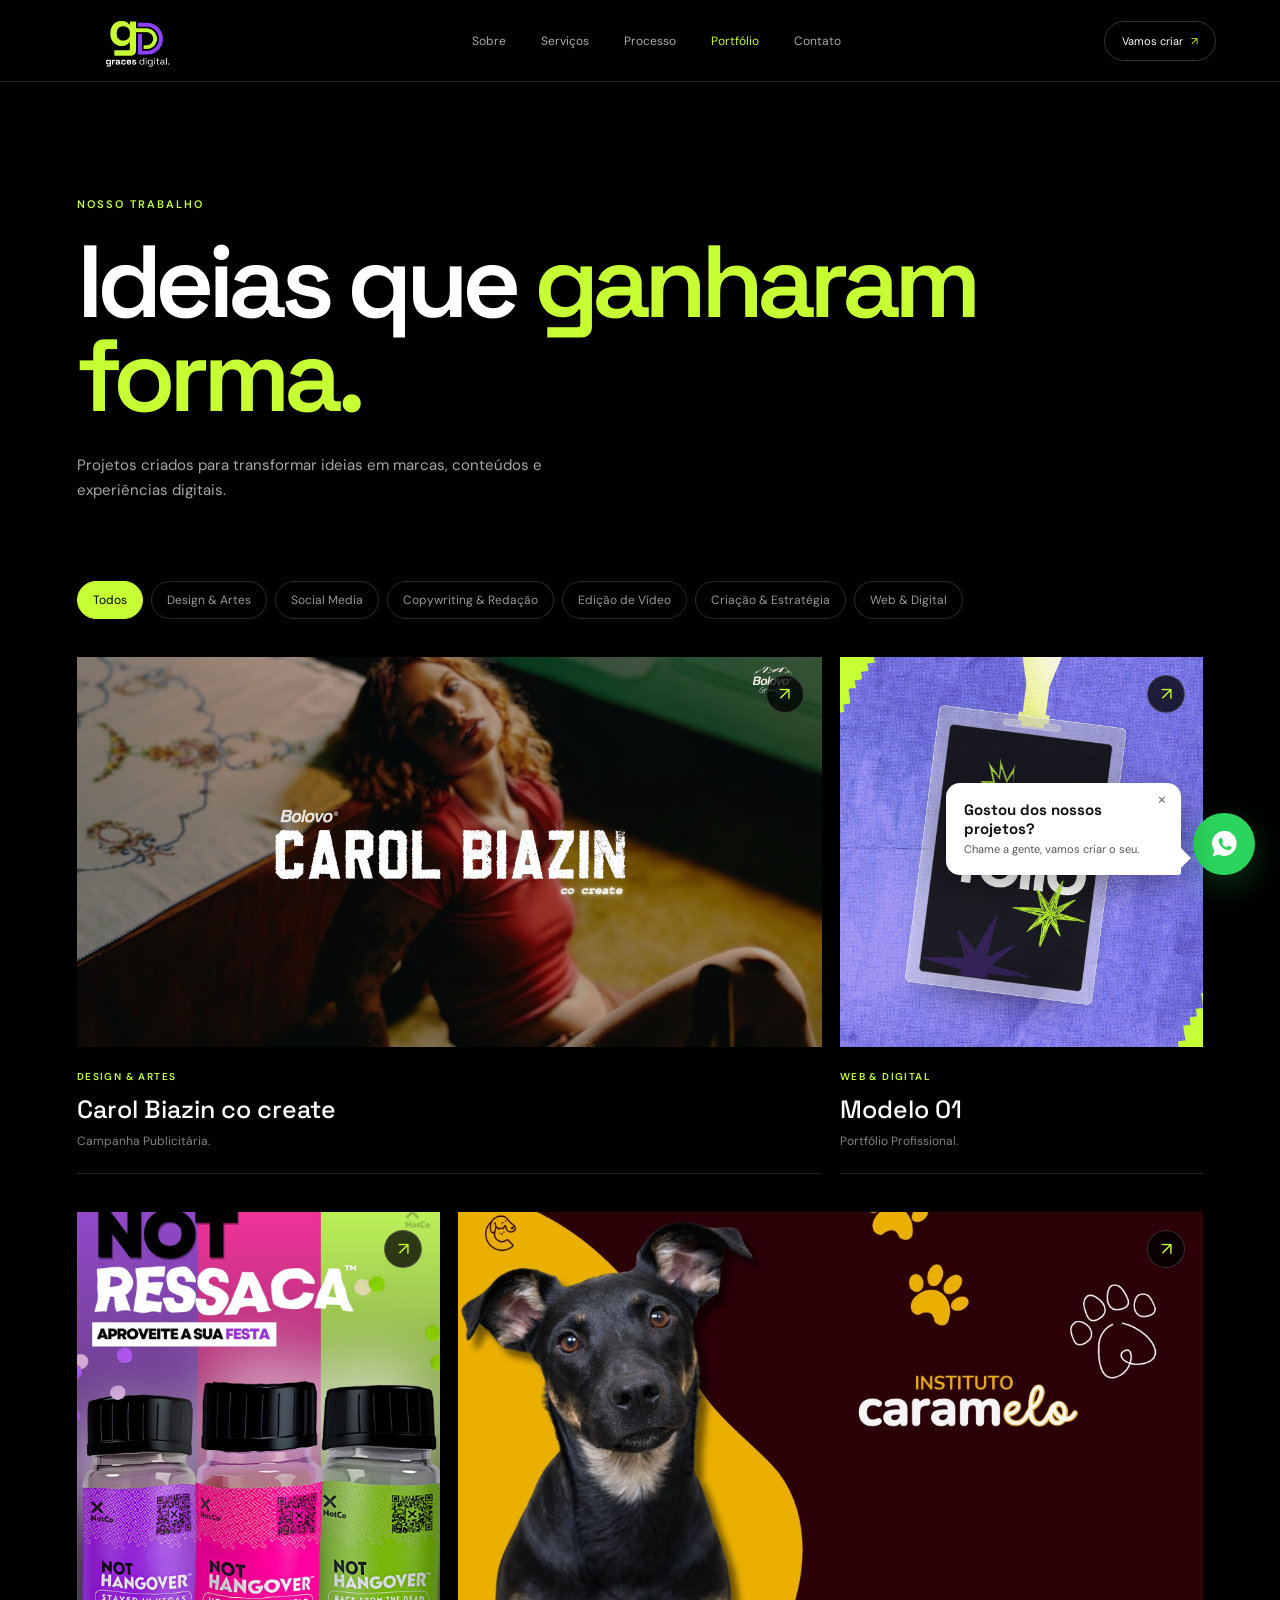
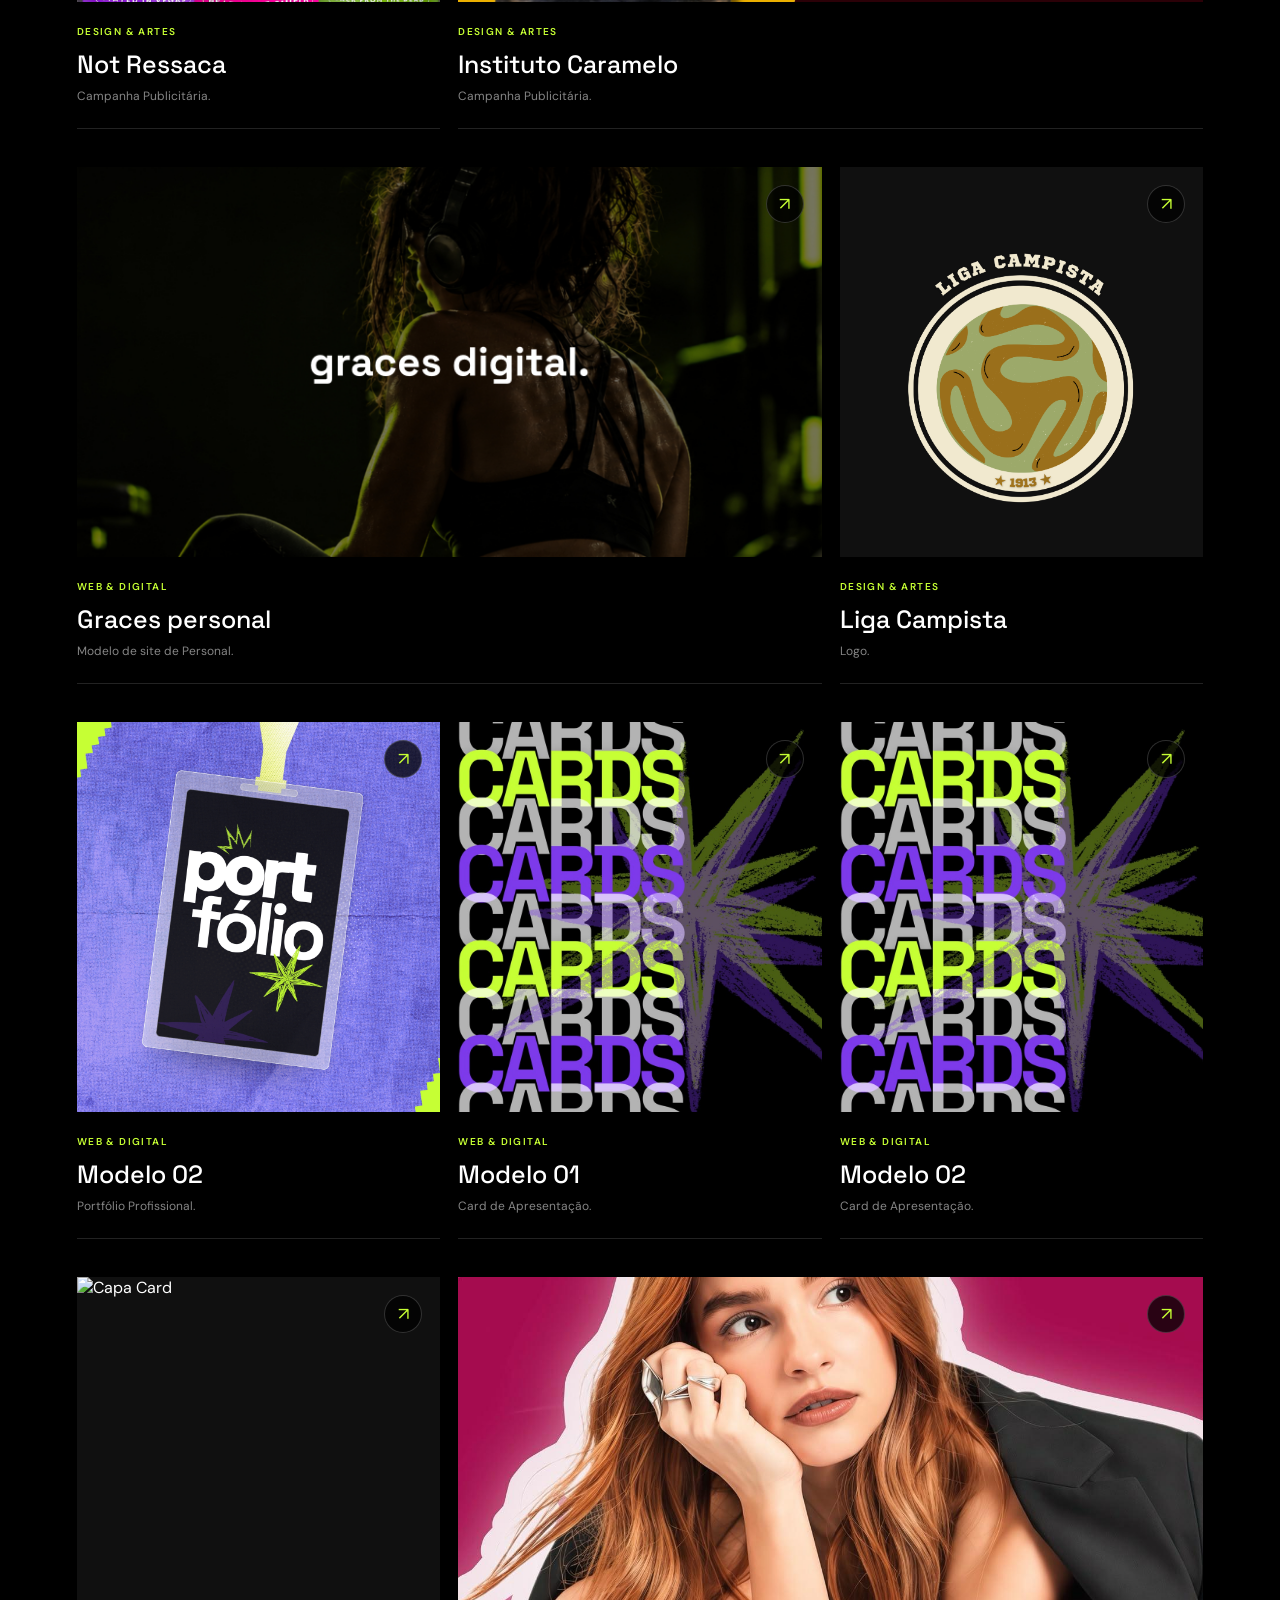
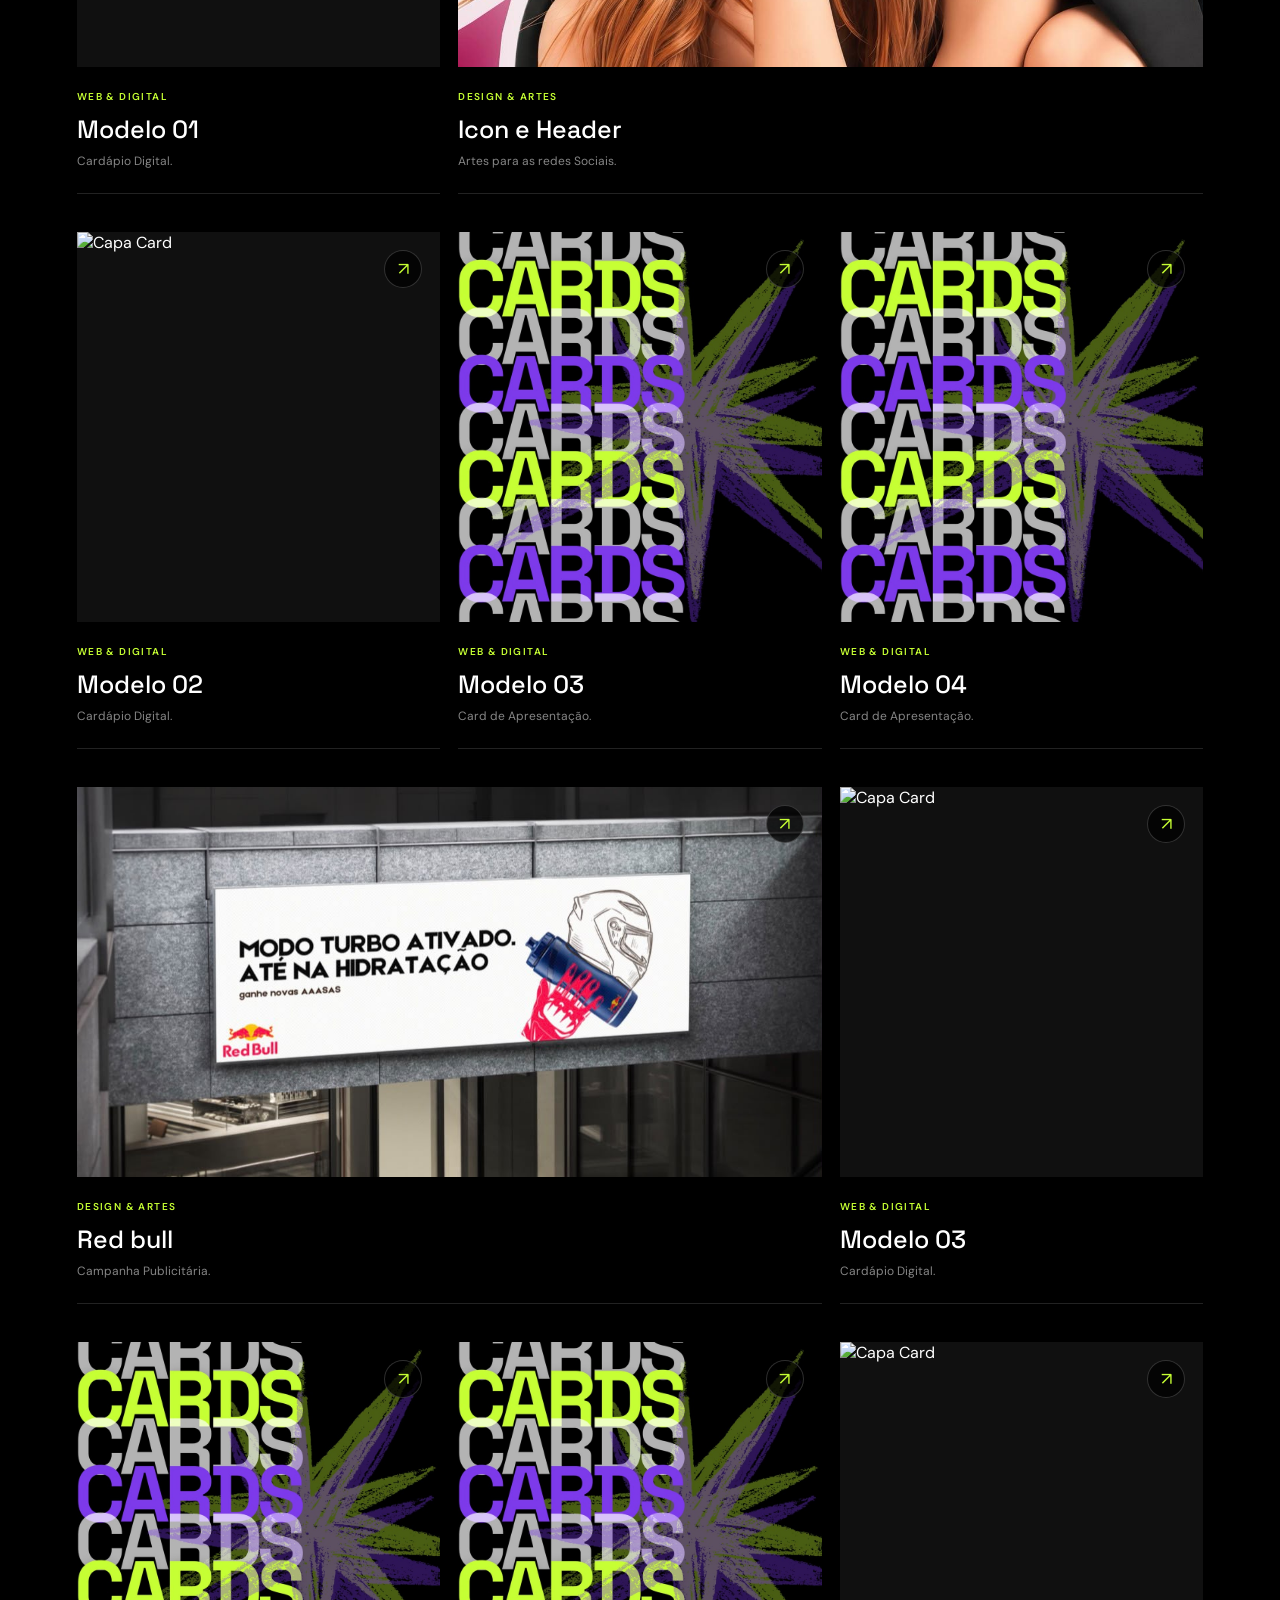
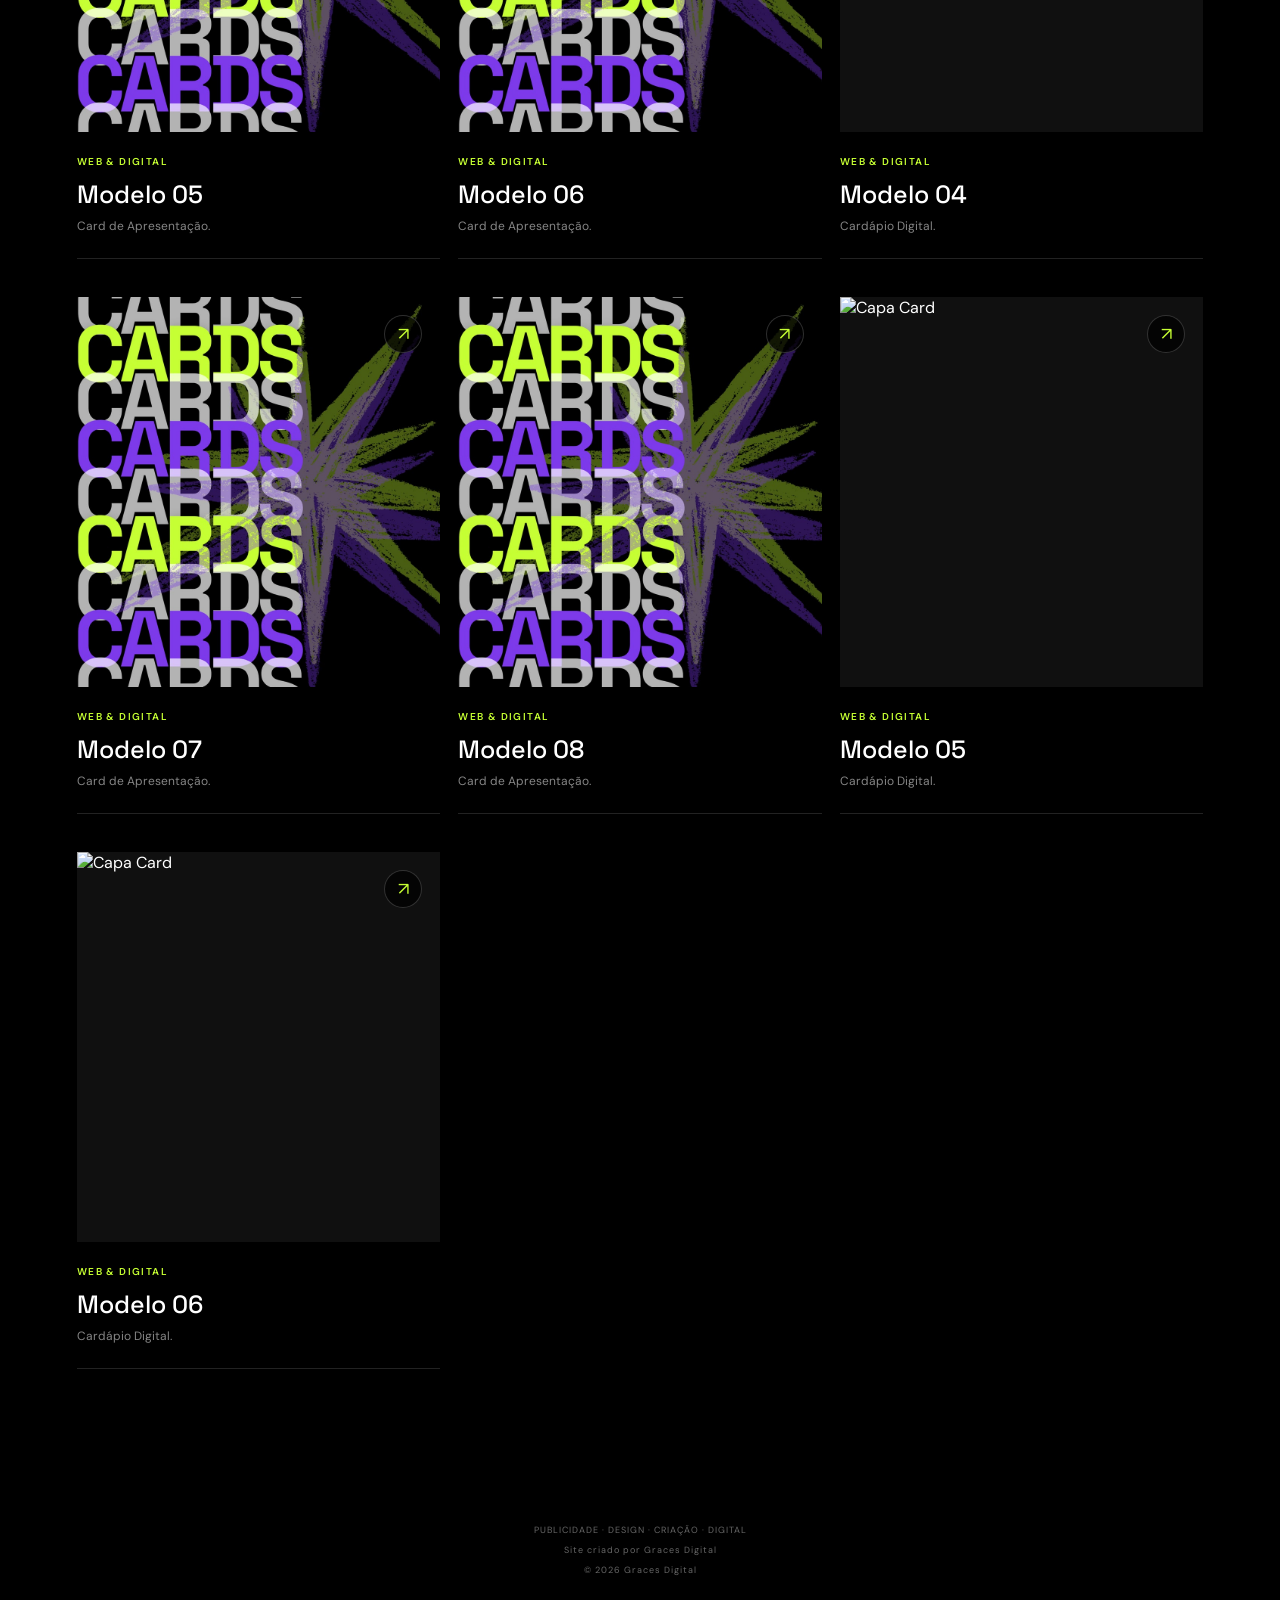
==== commit fb45fb69: "Update portfolio.html" ====
--- a/portfolio.html
+++ b/portfolio.html
@@ -190,7 +190,7 @@
             <article class="project-card normal" data-project="cardapio01" data-categories="web">
                 <button class="project-open" type="button">
                     <div class="project-image">
-                        <img src="assets/portfolio/Capa Carregando.jpeg"
+                        <img src="assets/portfolio/Capa Cardápio.jpg"
                              alt="Capa Card">
                         <span class="project-arrow">↗</span>
                     </div>
@@ -219,7 +219,7 @@
             <article class="project-card normal" data-project="cardapio02" data-categories="web">
                 <button class="project-open" type="button">
                     <div class="project-image">
-                        <img src="assets/portfolio/Capa Carregando.jpeg"
+                        <img src="assets/portfolio/Capa Cardápio.jpg"
                              alt="Capa Card">
                         <span class="project-arrow">↗</span>
                     </div>
@@ -234,7 +234,7 @@
             <article class="project-card normal" data-project="card03" data-categories="web">
                 <button class="project-open" type="button">
                     <div class="project-image">
-                        <img src="assets/portfolio/Capa Portifólio.jpg"
+                        <img src="assets/portfolio/Capa Card.jpeg"
                              alt="Capa Card">
                         <span class="project-arrow">↗</span>
                     </div>
@@ -278,7 +278,7 @@
             <article class="project-card normal" data-project="cardapio03" data-categories="web">
                 <button class="project-open" type="button">
                     <div class="project-image">
-                        <img src="assets/portfolio/Capa Carregando.jpeg"
+                        <img src="assets/portfolio/Capa Cardápio.jpg"
                              alt="Capa Card">
                         <span class="project-arrow">↗</span>
                     </div>
@@ -323,7 +323,7 @@
             <article class="project-card normal" data-project="cardapio04" data-categories="web">
                 <button class="project-open" type="button">
                     <div class="project-image">
-                        <img src="assets/portfolio/Capa Carregando.jpeg"
+                        <img src="assets/portfolio/Capa Cardápio.jpg"
                              alt="Capa Card">
                         <span class="project-arrow">↗</span>
                     </div>
@@ -370,7 +370,7 @@
             <article class="project-card normal" data-project="cardapio05" data-categories="web">
                 <button class="project-open" type="button">
                     <div class="project-image">
-                        <img src="assets/portfolio/Capa Carregando.jpeg"
+                        <img src="assets/portfolio/Capa Cardápio.jpg"
                              alt="Capa Card">
                         <span class="project-arrow">↗</span>
                     </div>
@@ -385,7 +385,7 @@
             <article class="project-card normal" data-project="cardapio06" data-categories="web">
                 <button class="project-open" type="button">
                     <div class="project-image">
-                        <img src="assets/portfolio/Capa Carregando.jpeg"
+                        <img src="assets/portfolio/Capa Cardápio.jpg"
                              alt="Capa Card">
                         <span class="project-arrow">↗</span>
                     </div>
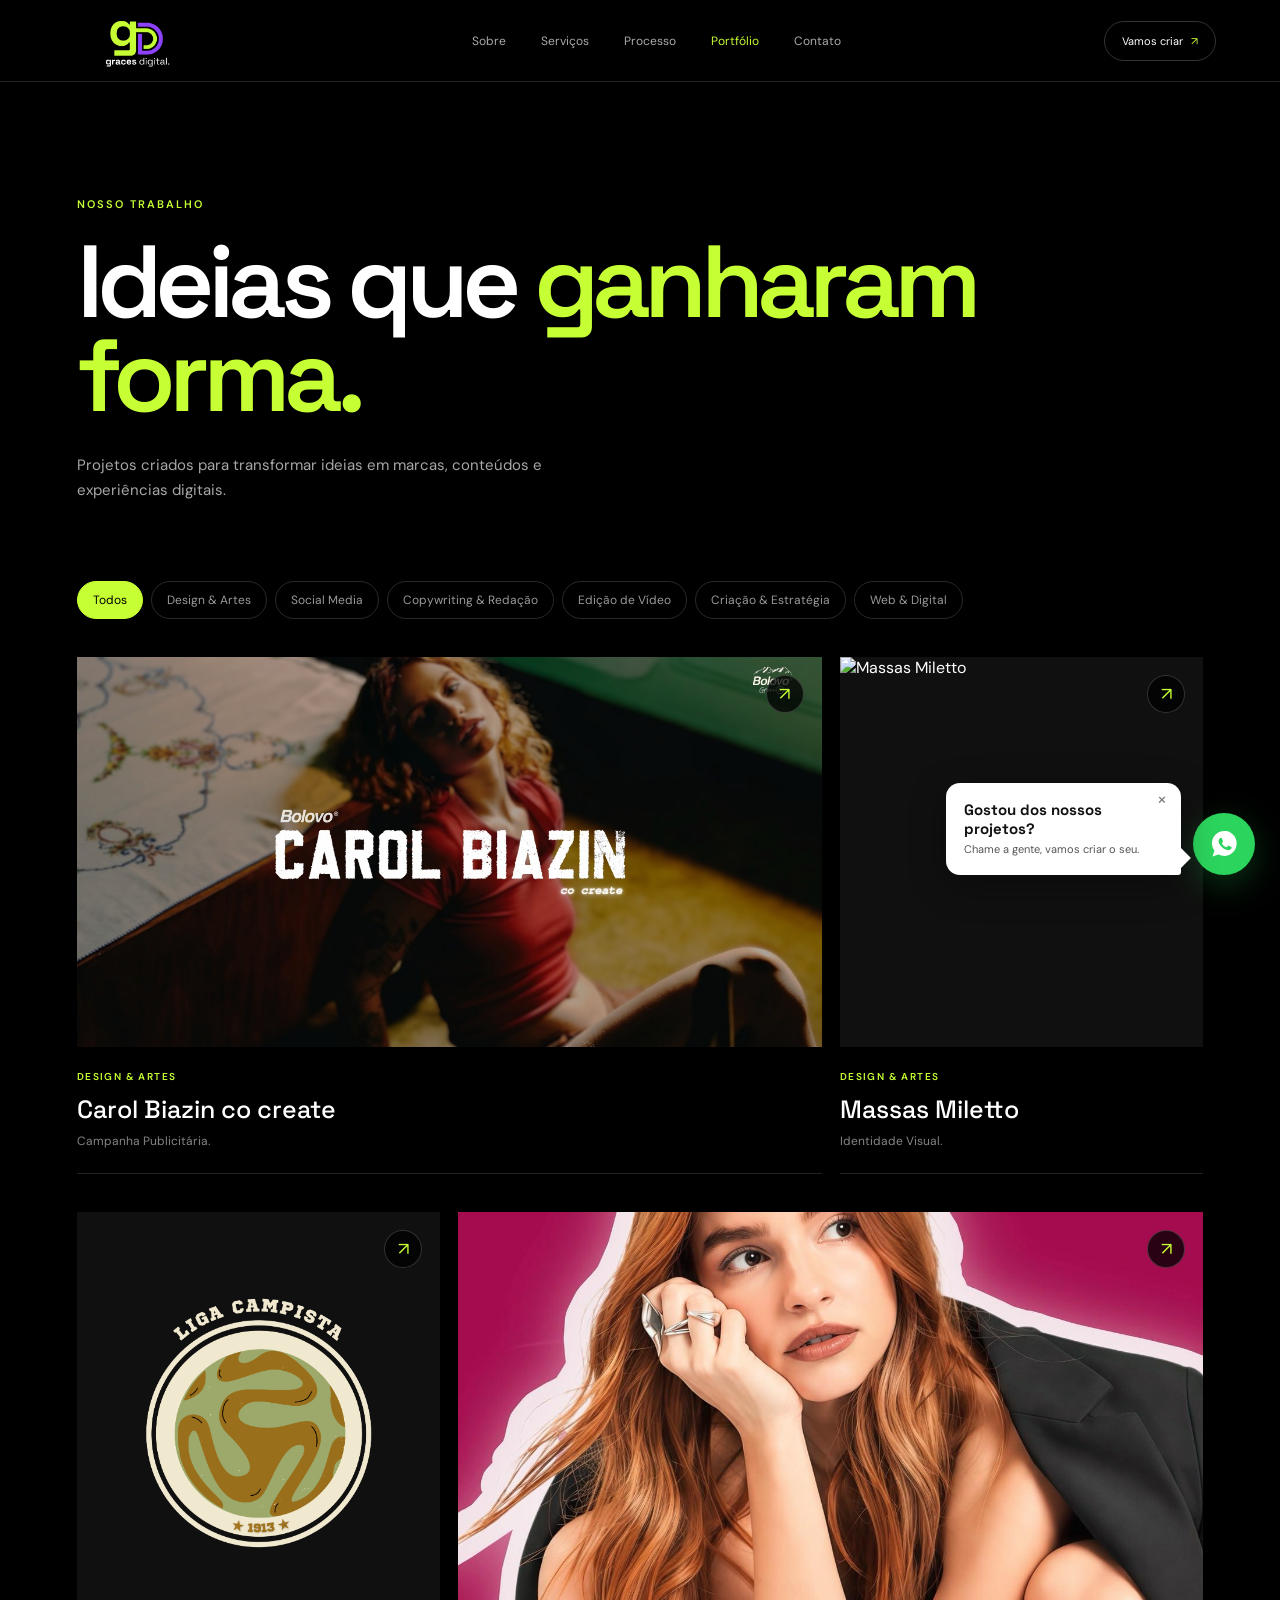
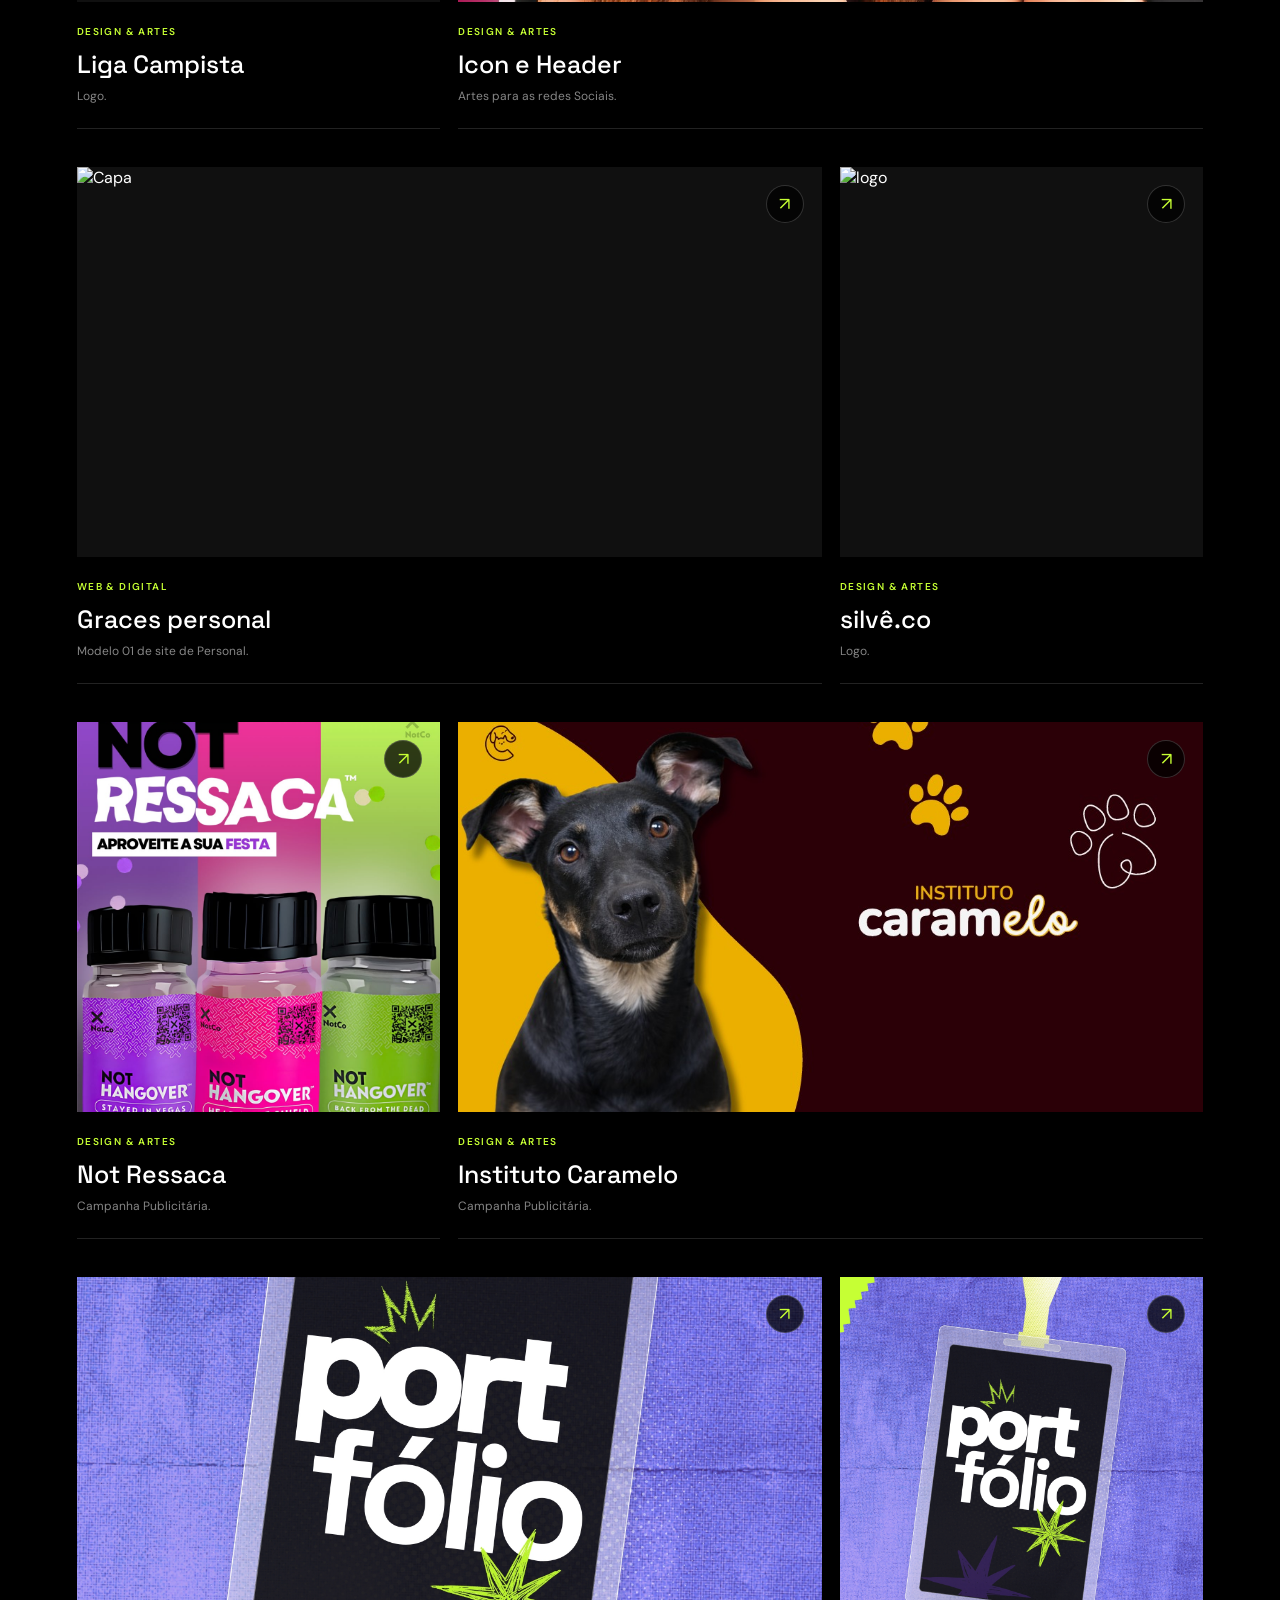
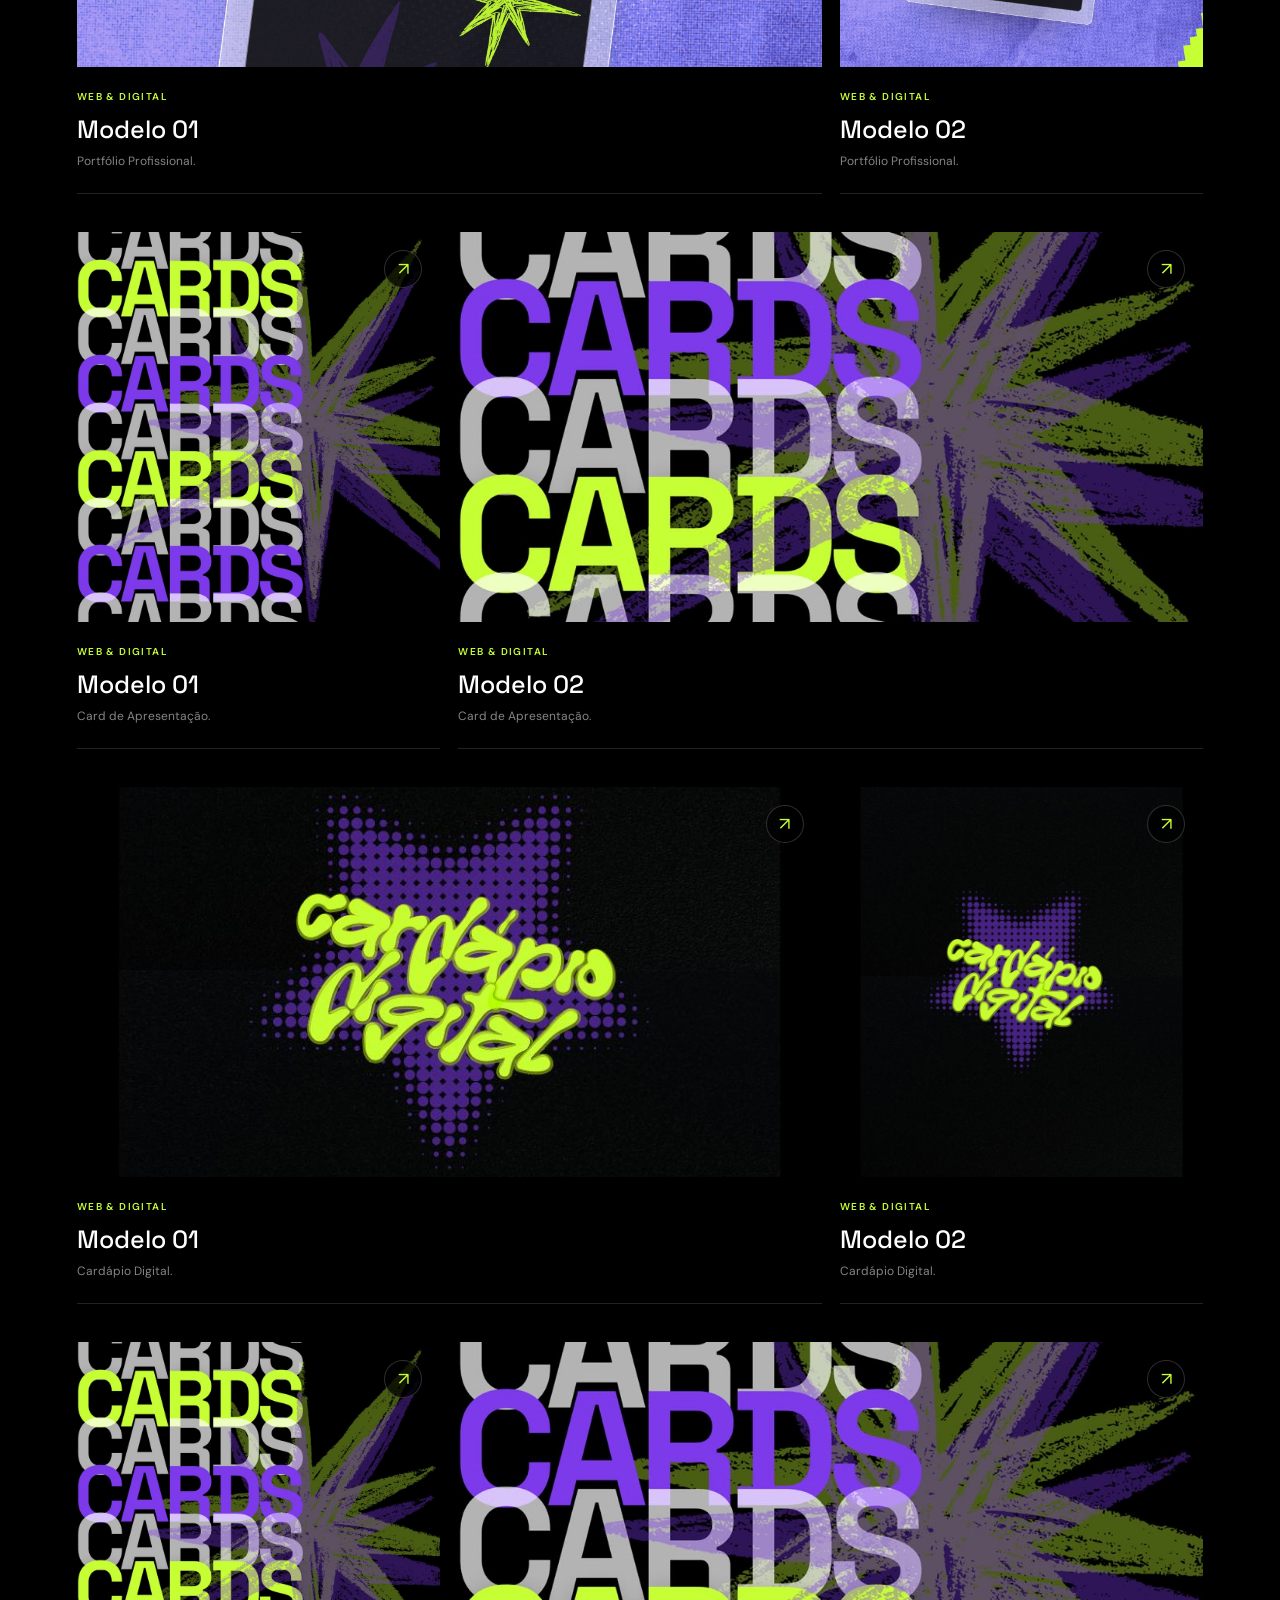
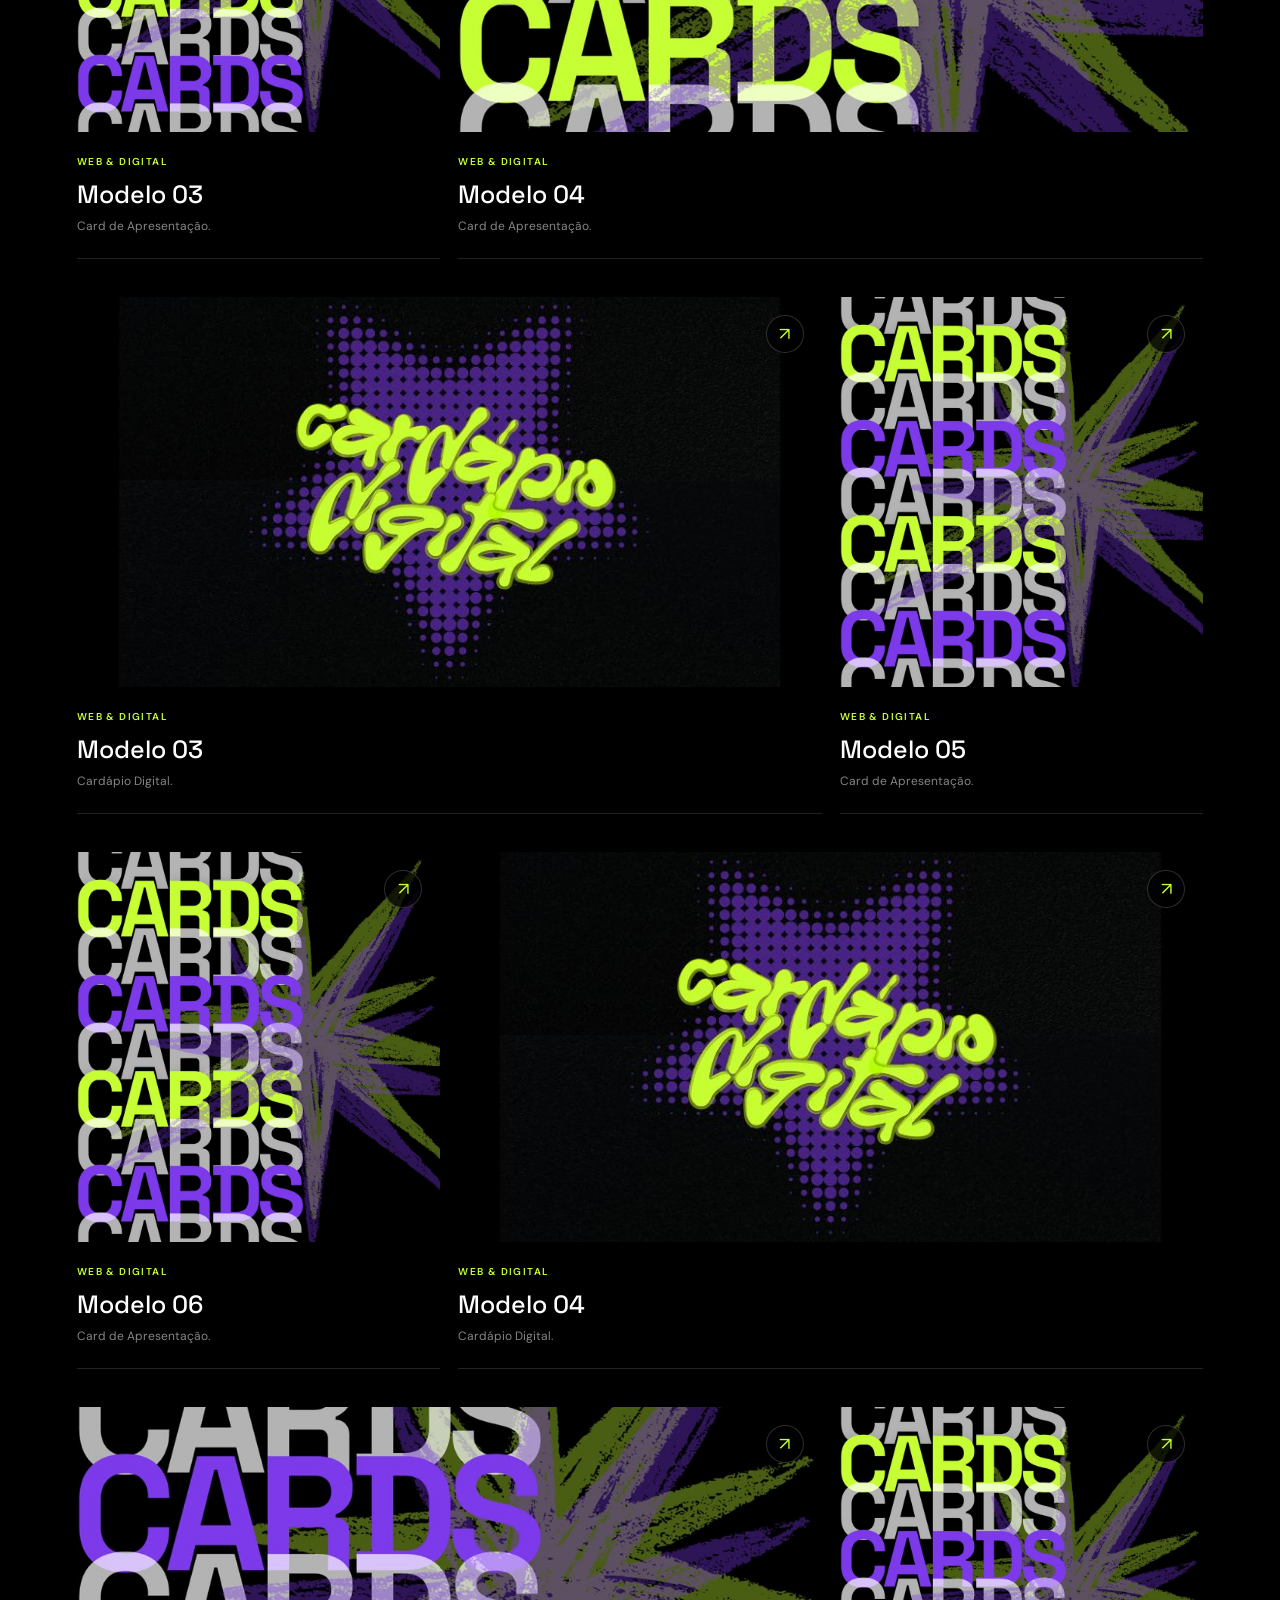
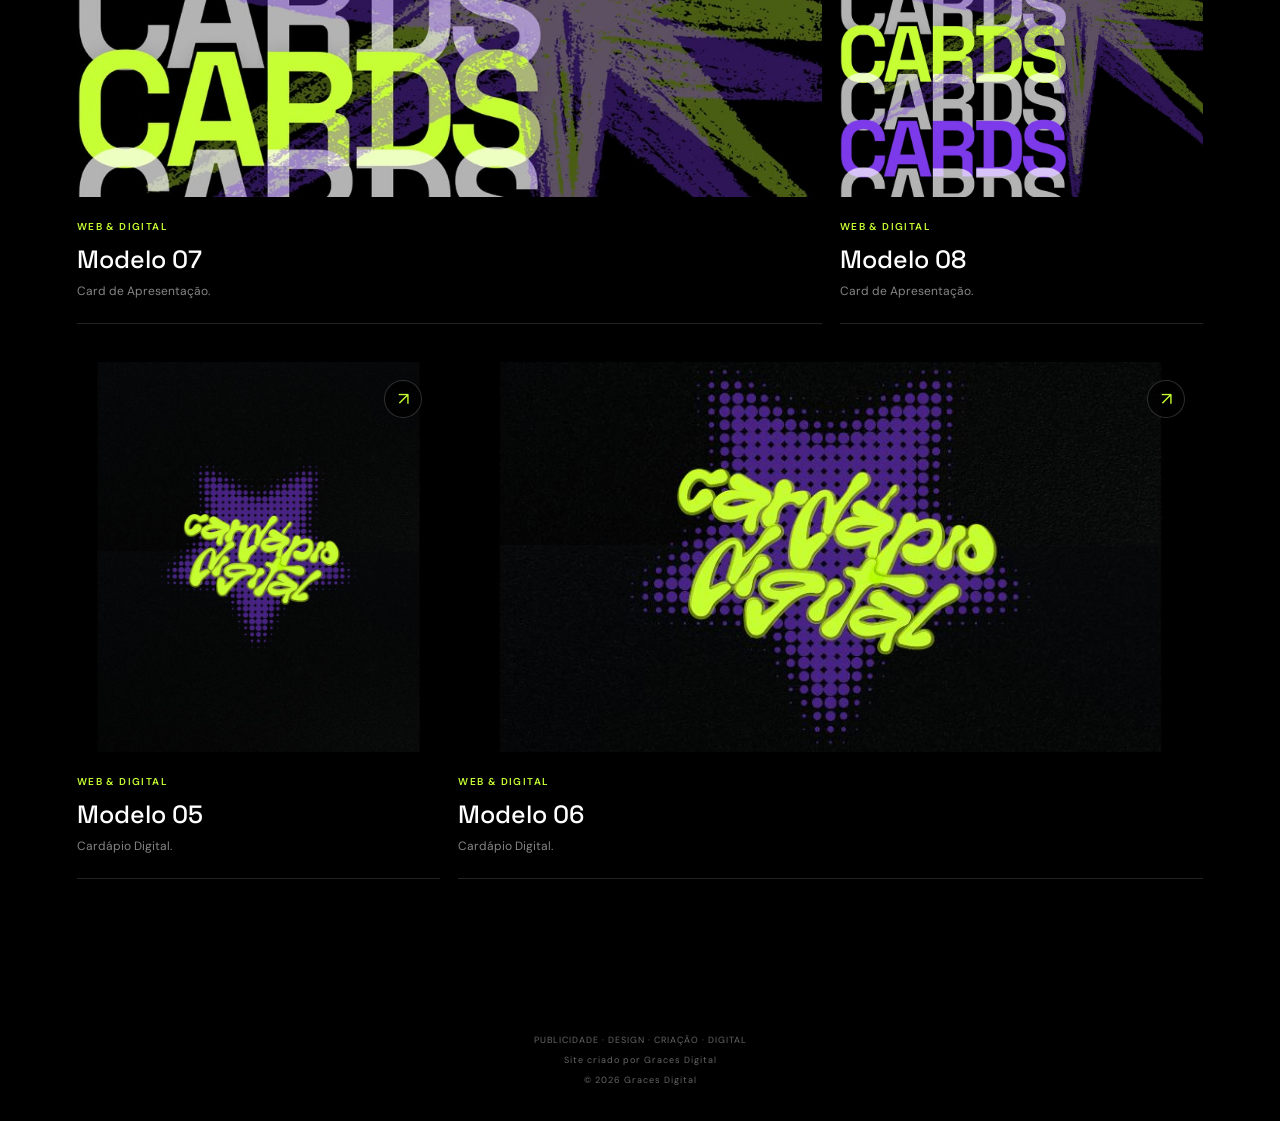
==== commit c7380a14: "Update portfolio.html" ====
--- a/portfolio.html
+++ b/portfolio.html
@@ -51,7 +51,6 @@
             <button class="filter-btn" data-filter="estrategia">Criação &amp; Estratégia</button>
             <button class="filter-btn" data-filter="web">Web &amp; Digital</button>
         </div>
-
        
         <div class="projects-grid" id="projectsGrid">
 
@@ -69,11 +68,108 @@
                 </button>
             </article>
 
-
-            <article class="project-card normal" data-project="exemplo2" data-categories="web">
-                <button class="project-open" type="button">
-                    <div class="project-image">
-                        <img src="assets/portfolio/Capa Portifólio.jpg" alt="Capa do Exemplo 2">
+            <article class="project-card normal" data-project="MassasMiletto" data-categories="design">
+                <button class="project-open" type="button">
+                    <div class="project-image">
+                        <img src="assets/portfolio/002 Massas Miletto/logo.jpeg" alt="Massas Miletto">
+                        <span class="project-arrow">↗</span>
+                    </div>
+                    <div class="project-info">
+                        <span class="project-service">DESIGN &amp; ARTES</span>
+                        <h2>Massas Miletto</h2>
+                        <p>Identidade Visual.</p>
+                    </div>
+                </button>
+            </article>
+
+            <article class="project-card normal" data-project="LigaCampista" data-categories="design">
+                <button class="project-open" type="button">
+                    <div class="project-image">
+                        <img src="assets/portfolio/001 Liga Campista/Logo/fundo transparente.png" alt="Liga Campista">
+                        <span class="project-arrow">↗</span>
+                    </div>
+                    <div class="project-info">
+                        <span class="project-service">DESIGN &amp; ARTES</span>
+                        <h2>Liga Campista</h2>
+                        <p>Logo.</p>
+                    </div>
+                </button>
+            </article>
+
+            <article class="project-card wide" data-project="GabiMedve" data-categories="design">
+                <button class="project-open" type="button">
+                    <div class="project-image">
+                        <img src="assets/PortifolioMarinaT/GM1.jpeg" alt="Capa GM">
+                        <span class="project-arrow">↗</span>
+                    </div>
+                    <div class="project-info">
+                        <span class="project-service">DESIGN &amp; ARTES</span>
+                        <h2>Icon e Header</h2>
+                        <p>Artes para as redes Sociais.</p>
+                    </div>
+                </button>
+            </article>
+
+            <article class="project-card wide" data-project="Site01Modelo" data-categories="web">
+                <button class="project-open" type="button">
+                    <div class="project-image">
+                        <img src="assets/portfolio/SitesModelo/01 Capa.jpg" alt="Capa">
+                        <span class="project-arrow">↗</span>
+                    </div>
+                    <div class="project-info">
+                        <span class="project-service">WEB &amp; DIGITAL</span>
+                        <h2>Graces personal</h2>
+                        <p>Modelo 01 de site de Personal.</p>
+                    </div>
+                </button>
+            </article>
+
+            <article class="project-card normal" data-project="silveco" data-categories="design">
+                <button class="project-open" type="button">
+                    <div class="project-image">
+                        <img src="assets/portfolio/003 silve.co/silve.co.jpeg" alt="logo">
+                        <span class="project-arrow">↗</span>
+                    </div>
+                    <div class="project-info">
+                        <span class="project-service">DESIGN &amp; ARTES</span>
+                        <h2>silvê.co</h2>
+                        <p>Logo.</p>
+                    </div>
+                </button>
+            </article>
+
+            <article class="project-card normal" data-project="NotRessaca" data-categories="design">
+                <button class="project-open" type="button">
+                    <div class="project-image">
+                        <img src="assets/PortifolioMarinaT/NotRessaca.jpeg" alt="NotRessaca">
+                        <span class="project-arrow">↗</span>
+                    </div>
+                    <div class="project-info">
+                        <span class="project-service">DESIGN &amp; ARTES</span>
+                        <h2>Not Ressaca</h2>
+                        <p>Campanha Publicitária.</p>
+                    </div>
+                </button>
+            </article>
+    
+            <article class="project-card wide" data-project="MarinaTPort02" data-categories="design">
+                <button class="project-open" type="button">
+                    <div class="project-image">
+                        <img src="assets/PortifolioMarinaT/InstitutoCarameloCapa.jpeg" alt="Instituto Caramelo">
+                        <span class="project-arrow">↗</span>
+                    </div>
+                    <div class="project-info">
+                        <span class="project-service">DESIGN &amp; ARTES</span>
+                        <h2>Instituto Caramelo</h2>
+                        <p>Campanha Publicitária.</p>
+                    </div>
+                </button>
+            </article>
+
+            <article class="project-card wide" data-project="Port01" data-categories="web">
+                <button class="project-open" type="button">
+                    <div class="project-image">
+                        <img src="assets/portfolio/Capa Portifólio.jpg" alt="Capa do Exemplo 1">
                         <span class="project-arrow">↗</span>
                     </div>
                     <div class="project-info">
@@ -84,65 +180,7 @@
                 </button>
             </article>
 
-            <article class="project-card normal" data-project="exemplo3" data-categories="design">
-                <button class="project-open" type="button">
-                    <div class="project-image">
-                        <img src="assets/PortifolioMarinaT/NotRessaca.jpeg" alt="NotRessaca">
-                        <span class="project-arrow">↗</span>
-                    </div>
-                    <div class="project-info">
-                        <span class="project-service">DESIGN &amp; ARTES</span>
-                        <h2>Not Ressaca</h2>
-                        <p>Campanha Publicitária.</p>
-                    </div>
-                </button>
-            </article>
-
-        
-            <article class="project-card wide" data-project="exemplo4" data-categories="design">
-                <button class="project-open" type="button">
-                    <div class="project-image">
-                        <img src="assets/PortifolioMarinaT/InstitutoCarameloCapa.jpeg" alt="Instituto Caramelo">
-                        <span class="project-arrow">↗</span>
-                    </div>
-                    <div class="project-info">
-                        <span class="project-service">DESIGN &amp; ARTES</span>
-                        <h2>Instituto Caramelo</h2>
-                        <p>Campanha Publicitária.</p>
-                    </div>
-                </button>
-            </article>
-
-            <article class="project-card wide" data-project="exemplo5" data-categories="web">
-                <button class="project-open" type="button">
-                    <div class="project-image">
-                        <img src="assets/portfolio/SiteModelo01/Capa.jpg" alt="Capa EF">
-                        <span class="project-arrow">↗</span>
-                    </div>
-                    <div class="project-info">
-                        <span class="project-service">WEB &amp; DIGITAL</span>
-                        <h2>Graces personal</h2>
-                        <p>Modelo de site de Personal.</p>
-                    </div>
-                </button>
-            </article>
-
-            <article class="project-card normal" data-project="exemplo6" data-categories="design">
-                <button class="project-open" type="button">
-                    <div class="project-image">
-                        <img src="assets/portfolio/001 Liga Campista/Logo/fundo transparente.png" alt="Liga Campista">
-                        <span class="project-arrow">↗</span>
-                    </div>
-                    <div class="project-info">
-                        <span class="project-service">DESIGN &amp; ARTES</span>
-                        <h2>Liga Campista</h2>
-                        <p>Logo.</p>
-                    </div>
-                </button>
-            </article>
-    
- 
-            <article class="project-card normal" data-project="exemplo7" data-categories="web">
+            <article class="project-card normal" data-project="Port02" data-categories="web">
                 <button class="project-open" type="button">
                     <div class="project-image">
                         <img src="assets/portfolio/Capa Portifólio.jpg"
@@ -172,7 +210,7 @@
                 </button>
             </article>
 
-            <article class="project-card normal" data-project="card02" data-categories="web">
+            <article class="project-card wide" data-project="card02" data-categories="web">
                 <button class="project-open" type="button">
                     <div class="project-image">
                         <img src="assets/portfolio/Capa Card.jpeg"
@@ -187,7 +225,7 @@
                 </button>
             </article>
 
-            <article class="project-card normal" data-project="cardapio01" data-categories="web">
+            <article class="project-card wide" data-project="cardapio01" data-categories="web">
                 <button class="project-open" type="button">
                     <div class="project-image">
                         <img src="assets/portfolio/Capa Cardápio.jpg"
@@ -202,20 +240,6 @@
                 </button>
             </article>
 
-            <article class="project-card wide" data-project="GabiMedve" data-categories="design">
-                <button class="project-open" type="button">
-                    <div class="project-image">
-                        <img src="assets/PortifolioMarinaT/GM1.jpeg" alt="Capa GM">
-                        <span class="project-arrow">↗</span>
-                    </div>
-                    <div class="project-info">
-                        <span class="project-service">DESIGN &amp; ARTES</span>
-                        <h2>Icon e Header</h2>
-                        <p>Artes para as redes Sociais.</p>
-                    </div>
-                </button>
-            </article>
-
             <article class="project-card normal" data-project="cardapio02" data-categories="web">
                 <button class="project-open" type="button">
                     <div class="project-image">
@@ -246,7 +270,7 @@
                 </button>
             </article>
 
-            <article class="project-card normal" data-project="card04" data-categories="web">
+            <article class="project-card wide" data-project="card04" data-categories="web">
                 <button class="project-open" type="button">
                     <div class="project-image">
                         <img src="assets/portfolio/Capa Card.jpeg"
@@ -261,21 +285,7 @@
                 </button>
             </article>
 
-            <article class="project-card wide" data-project="MarinaTPort03" data-categories="design">
-                <button class="project-open" type="button">
-                    <div class="project-image">
-                        <img src="assets/PortifolioMarinaT/RB1.jpeg" alt="Capa RB">
-                        <span class="project-arrow">↗</span>
-                    </div>
-                    <div class="project-info">
-                        <span class="project-service">DESIGN &amp; ARTES</span>
-                        <h2>Red bull</h2>
-                        <p>Campanha Publicitária.</p>
-                    </div>
-                </button>
-            </article>
-
-            <article class="project-card normal" data-project="cardapio03" data-categories="web">
+            <article class="project-card wide" data-project="cardapio03" data-categories="web">
                 <button class="project-open" type="button">
                     <div class="project-image">
                         <img src="assets/portfolio/Capa Cardápio.jpg"
@@ -320,7 +330,7 @@
                 </button>
             </article>
 
-            <article class="project-card normal" data-project="cardapio04" data-categories="web">
+            <article class="project-card wide" data-project="cardapio04" data-categories="web">
                 <button class="project-open" type="button">
                     <div class="project-image">
                         <img src="assets/portfolio/Capa Cardápio.jpg"
@@ -335,7 +345,7 @@
                 </button>
             </article>
 
-            <article class="project-card normal" data-project="card07" data-categories="web">
+            <article class="project-card wide" data-project="card07" data-categories="web">
                 <button class="project-open" type="button">
                     <div class="project-image">
                         <img src="assets/portfolio/Capa Card.jpeg"
@@ -382,7 +392,7 @@
                 </button>
             </article>
 
-            <article class="project-card normal" data-project="cardapio06" data-categories="web">
+            <article class="project-card wide" data-project="cardapio06" data-categories="web">
                 <button class="project-open" type="button">
                     <div class="project-image">
                         <img src="assets/portfolio/Capa Cardápio.jpg"
@@ -402,7 +412,6 @@
     </section>
 </main>
 
-<!-- WHATSAPP -->
 <div class="whatsapp-widget" id="whatsappWidget">
     <div class="whatsapp-message" id="whatsappMessage">
         <button class="whatsapp-message-close" id="closeWhatsappMessage" aria-label="Fechar mensagem">×</button>
@@ -417,13 +426,10 @@
     </a>
 </div>
 
-<!-- MODAL -->
 <div class="modal" id="projectModal" aria-hidden="true">
     <div class="modal-backdrop" data-close-modal></div>
-
     <div class="modal-window" role="dialog" aria-modal="true" aria-labelledby="modalTitle">
         <button class="modal-close" id="modalClose" type="button" aria-label="Fechar projeto">×</button>
-
         <div class="modal-topline" id="modalCategory"></div>
         <h2 id="modalTitle">Projeto</h2>
         <p id="modalDescription"></p>
@@ -437,14 +443,12 @@
 
     <div class="footer-center">
         <p>PUBLICIDADE · DESIGN · CRIAÇÃO · DIGITAL</p>
-
         <p class="footer-created">
             Site criado por
             <a href="https://gracesdigital.com" target="_blank" rel="noopener">
                 Graces Digital
             </a>
         </p>
-
         <p class="footer-copy">
             © 2026 Graces Digital
         </p>
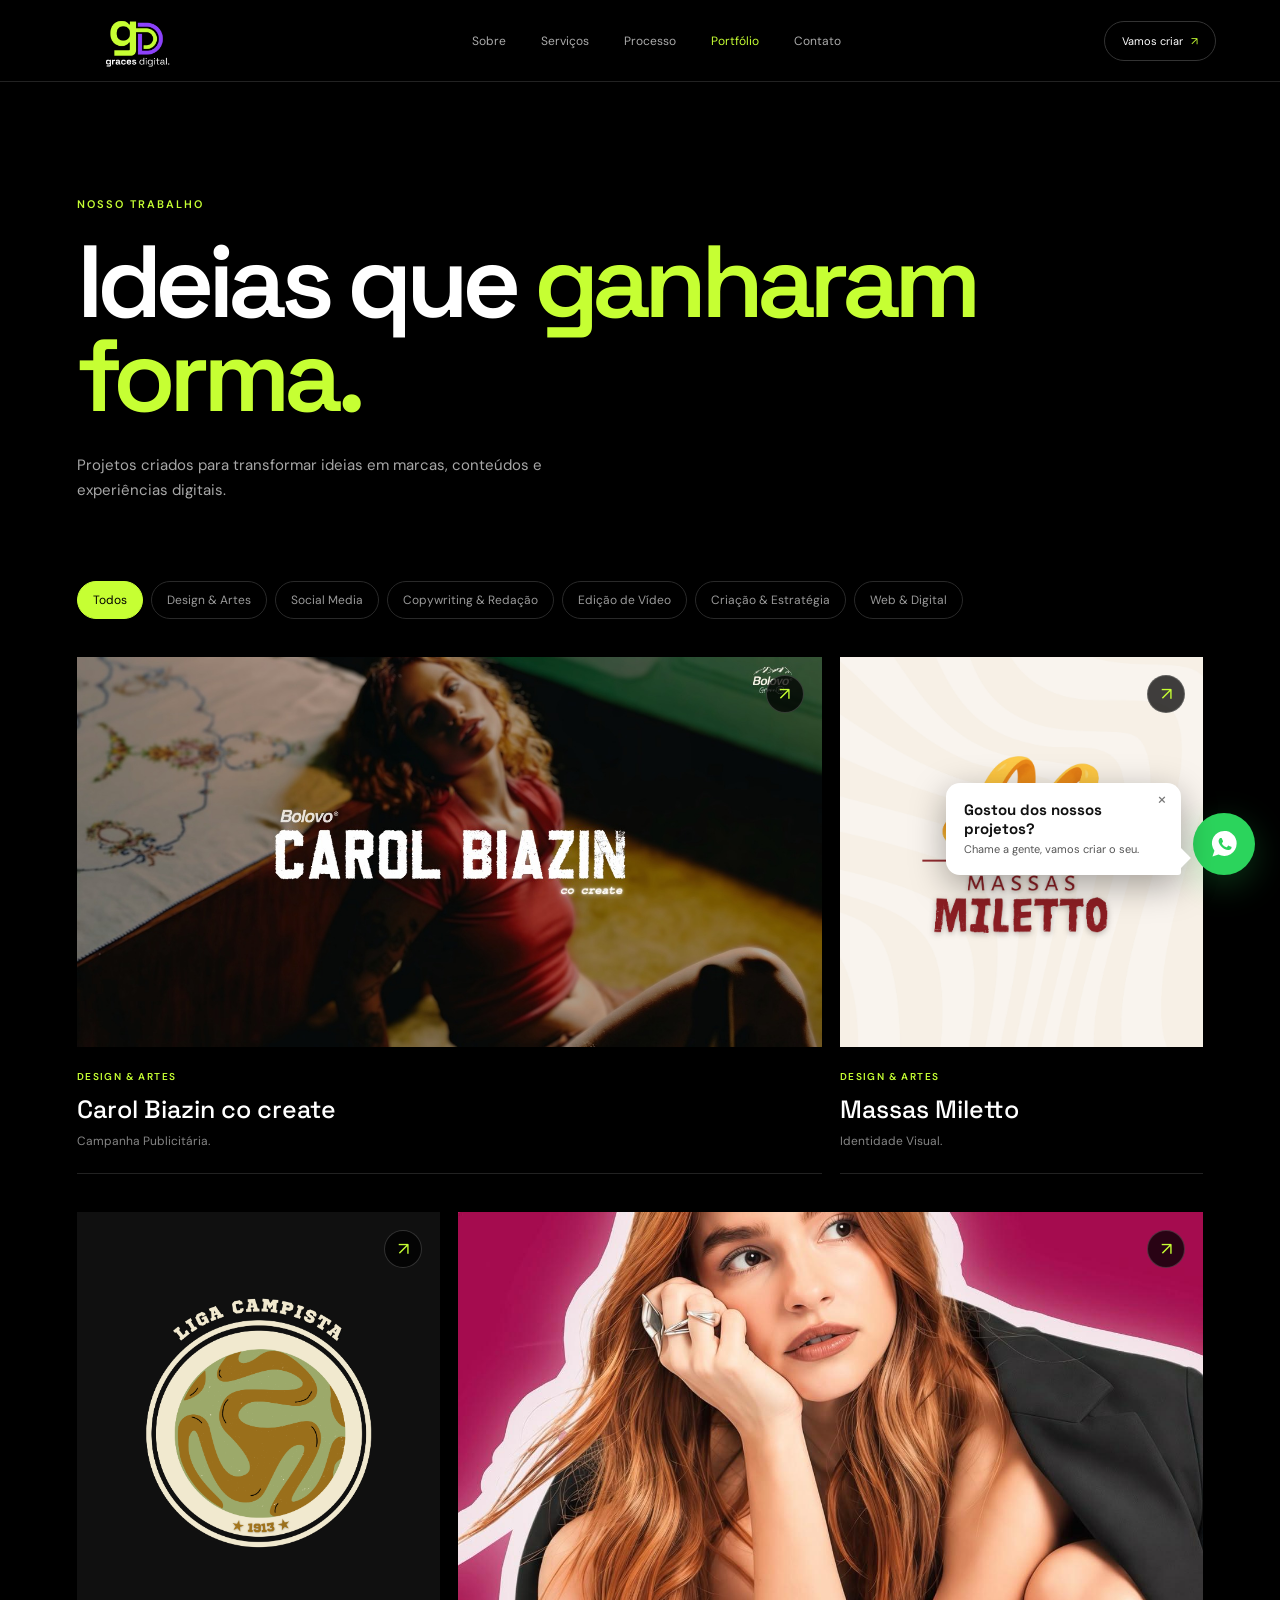
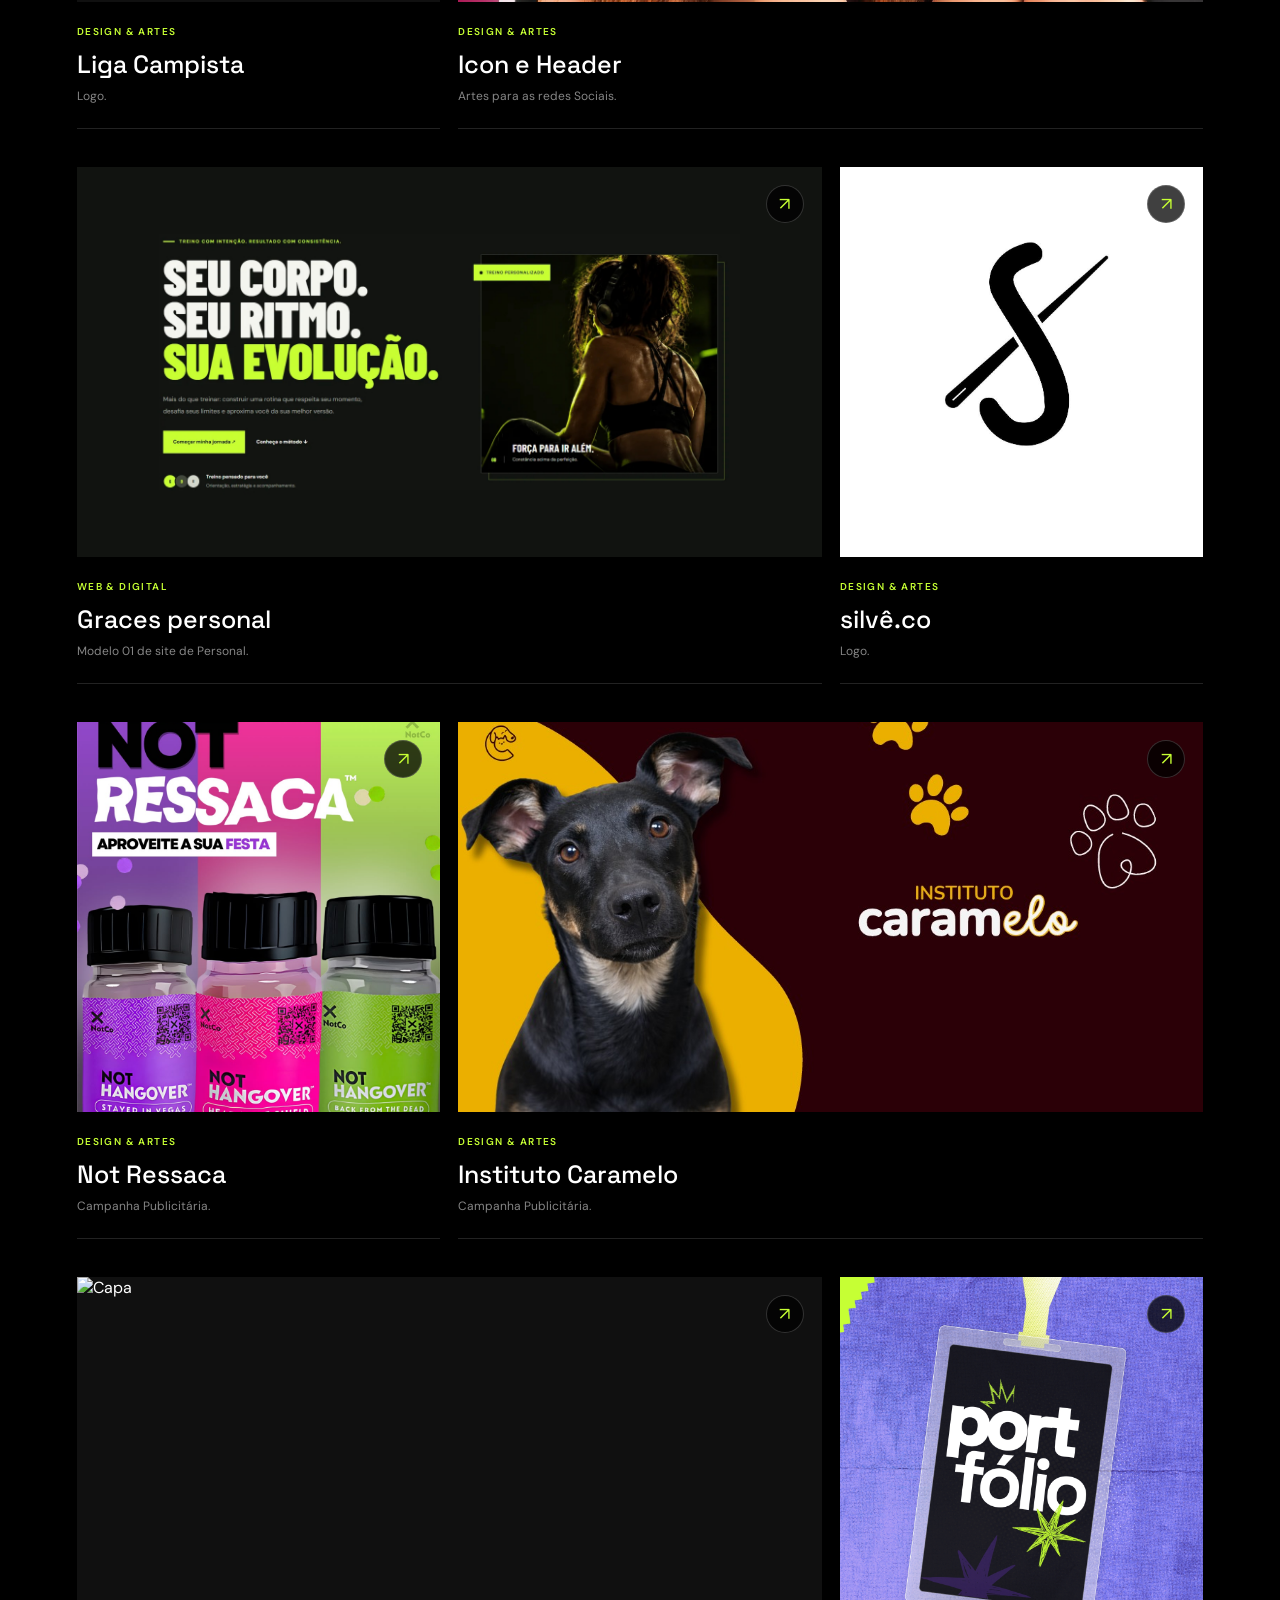
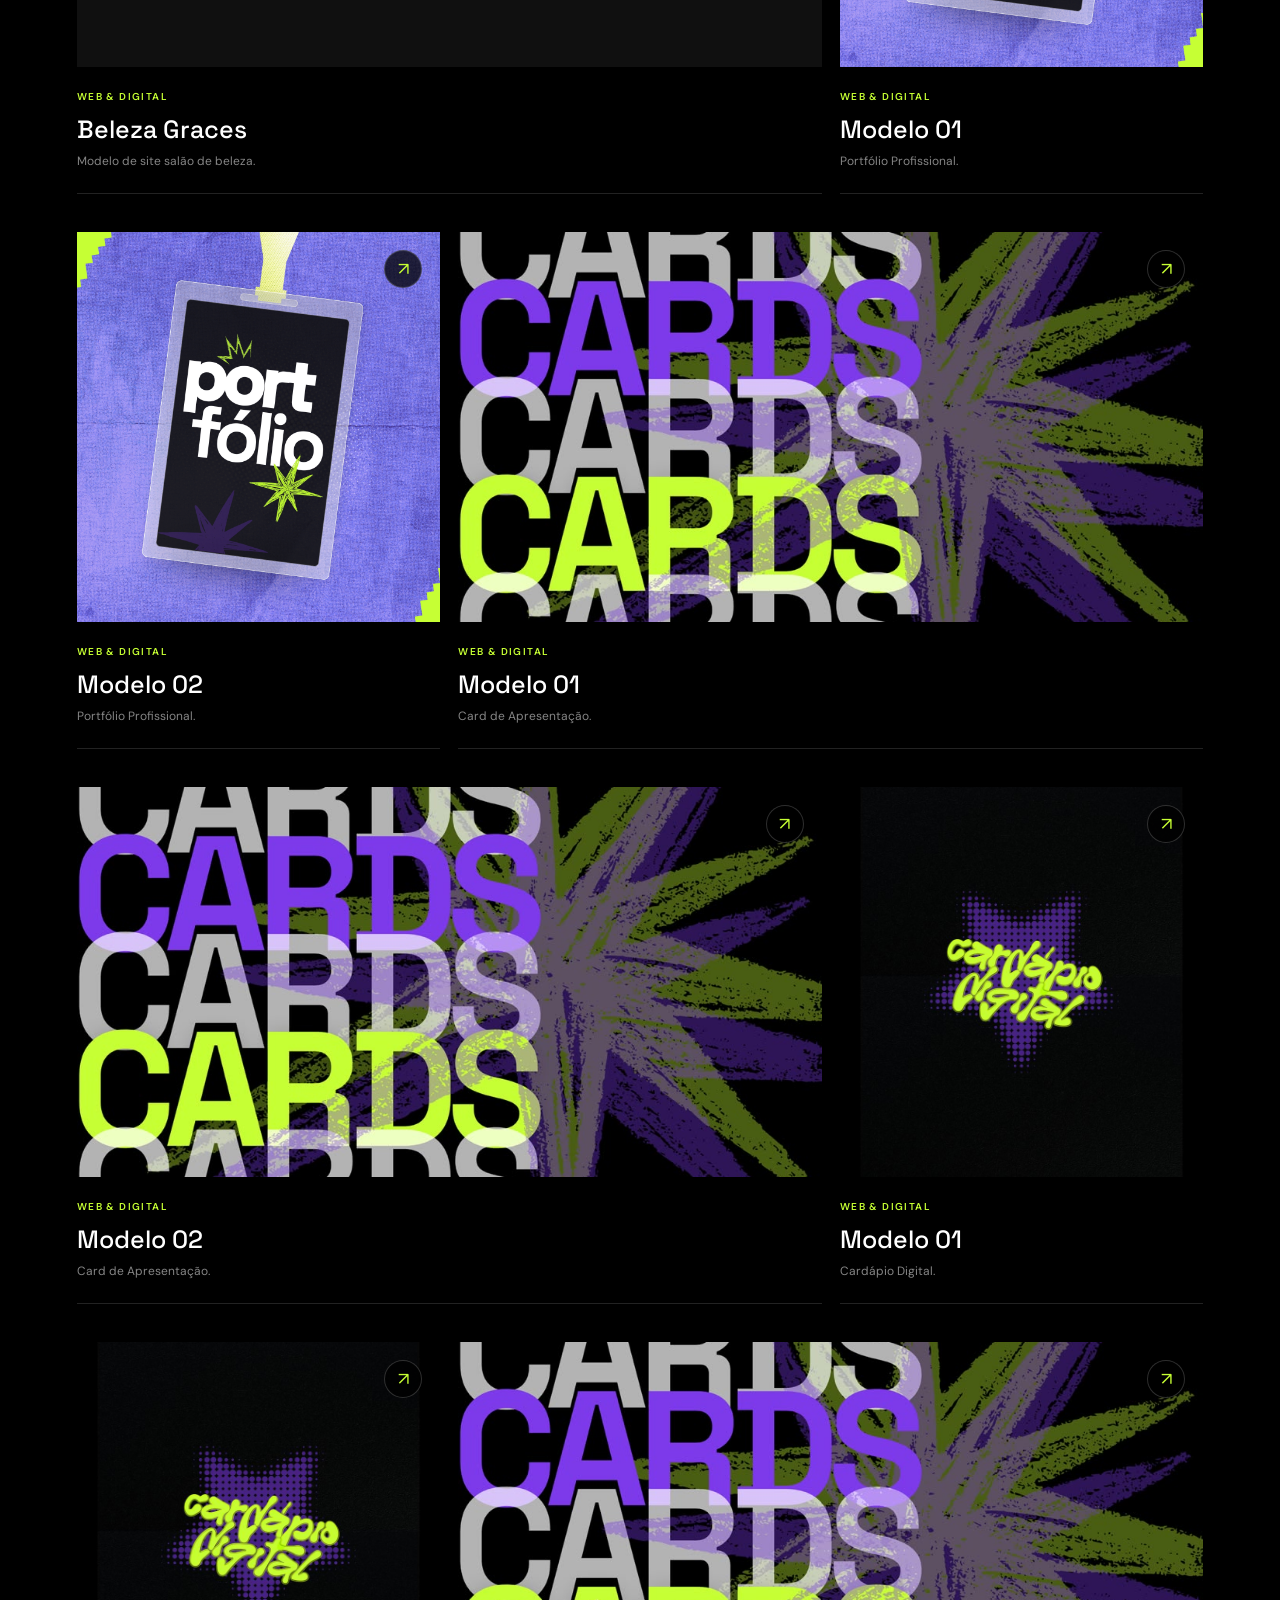
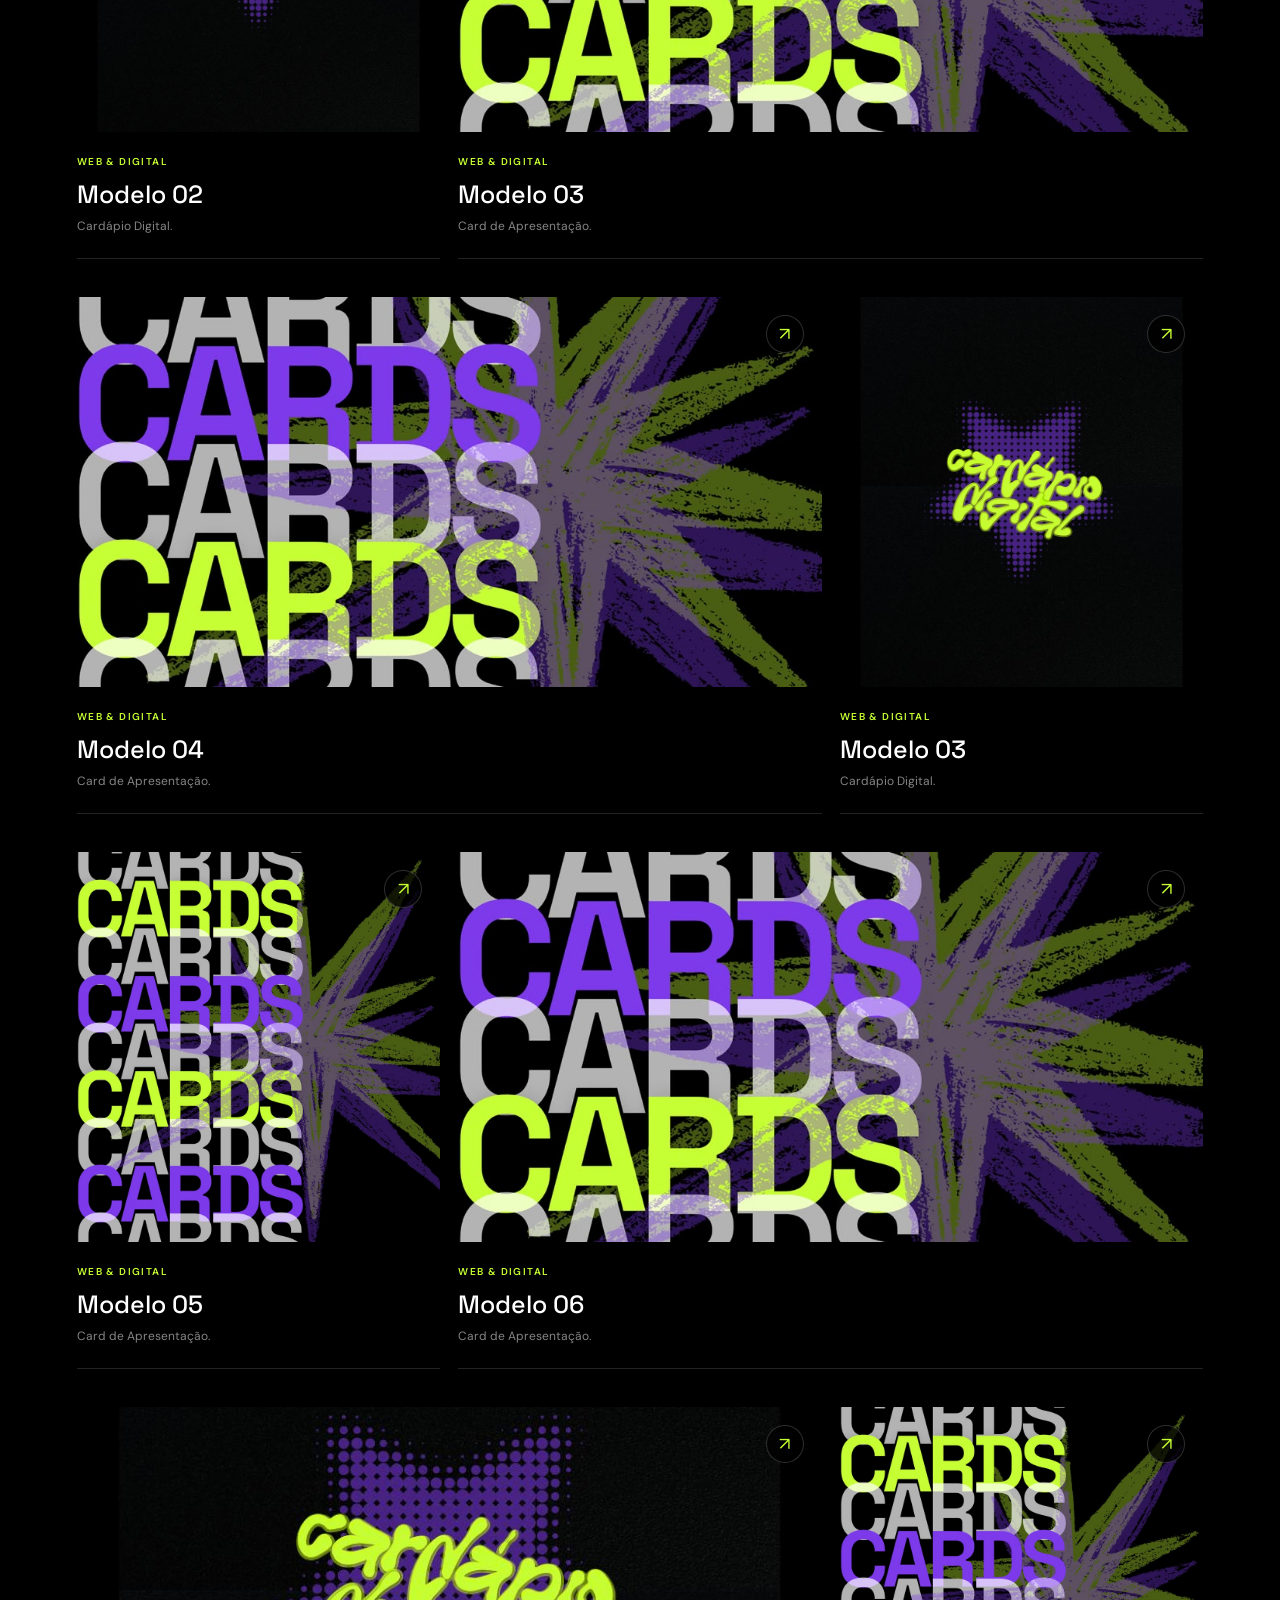
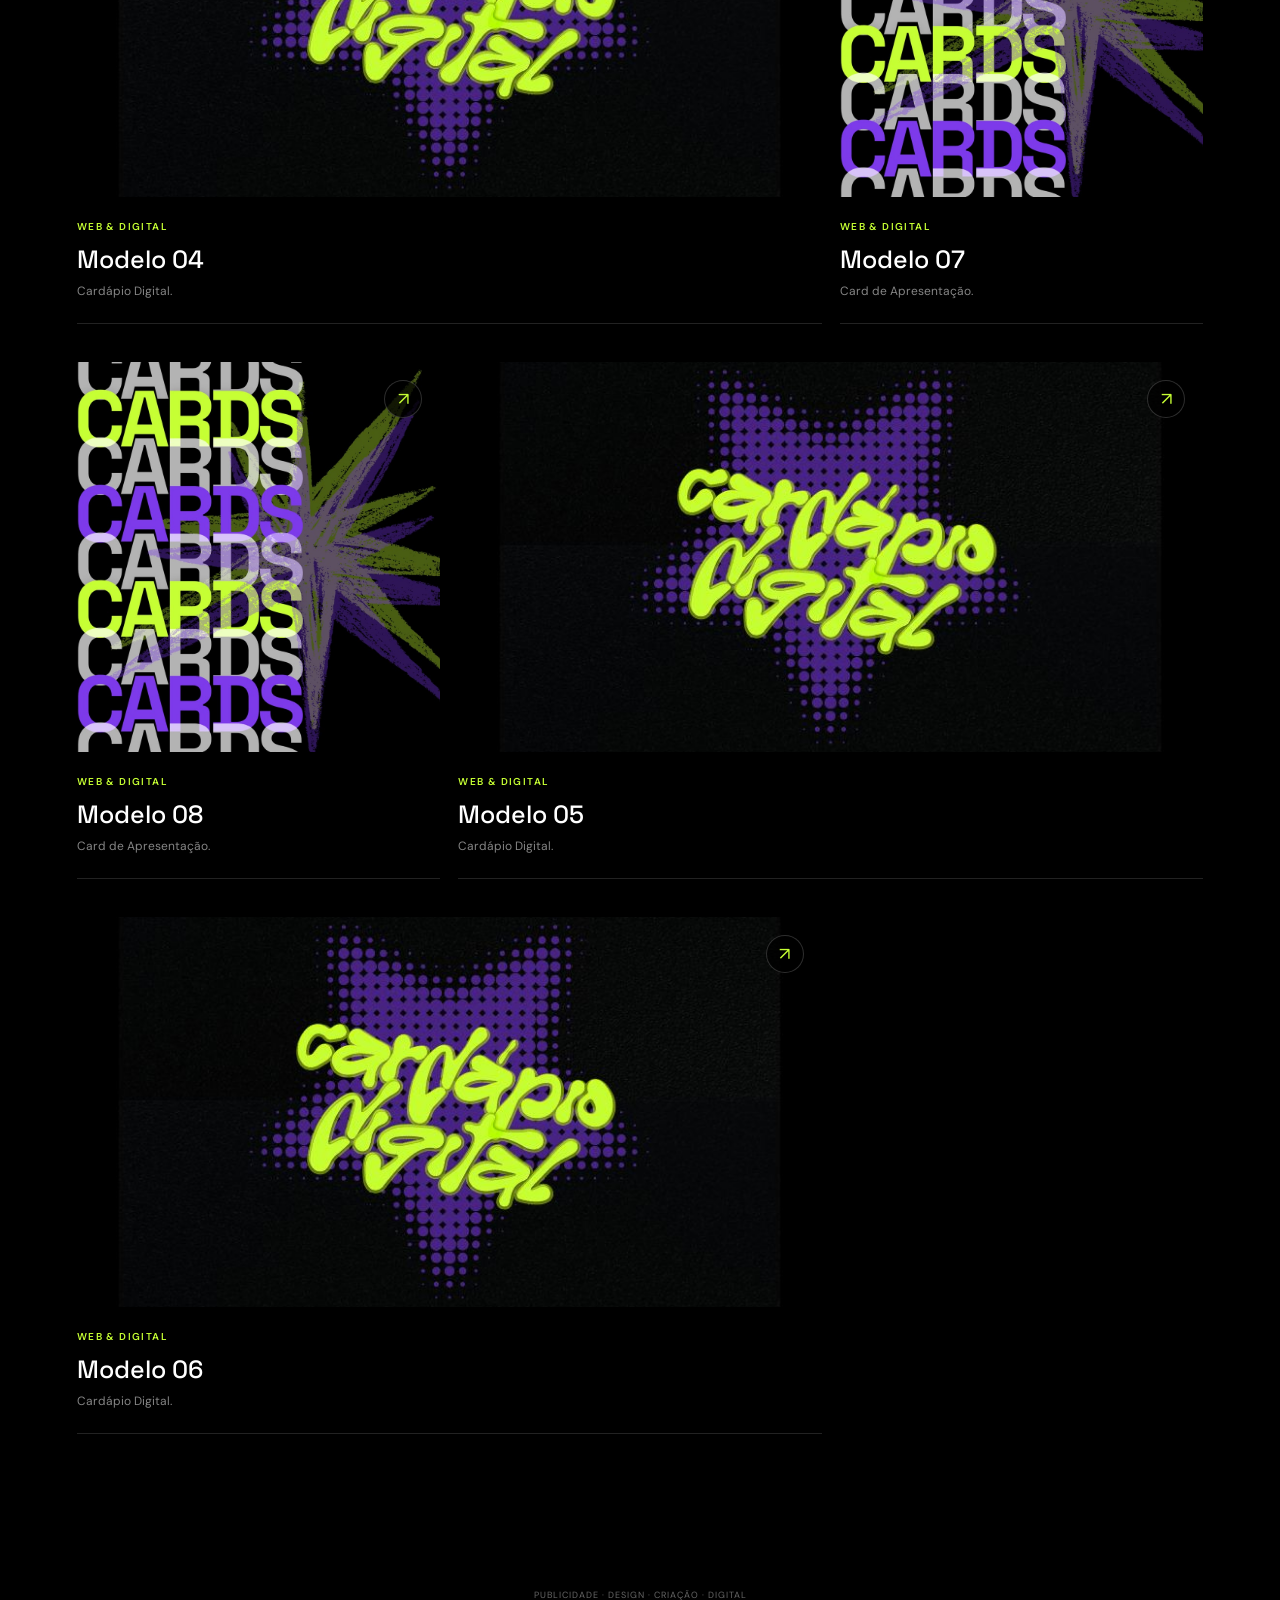
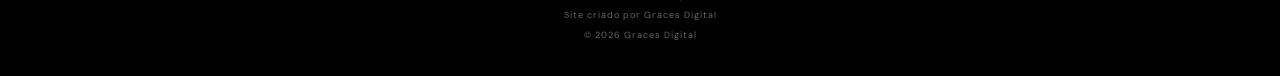
==== commit 96bb515c: "Update portfolio.html" ====
--- a/portfolio.html
+++ b/portfolio.html
@@ -166,7 +166,21 @@
                 </button>
             </article>
 
-            <article class="project-card wide" data-project="Port01" data-categories="web">
+            <article class="project-card wide" data-project="Site02Modelo" data-categories="web">
+                <button class="project-open" type="button">
+                    <div class="project-image">
+                        <img src="assets/portfolio/SitesModelo/02 Capa.jpg" alt="Capa">
+                        <span class="project-arrow">↗</span>
+                    </div>
+                    <div class="project-info">
+                        <span class="project-service">WEB &amp; DIGITAL</span>
+                        <h2>Beleza Graces</h2>
+                        <p>Modelo de site salão de beleza.</p>
+                    </div>
+                </button>
+            </article>
+
+            <article class="project-card normal" data-project="Port01" data-categories="web">
                 <button class="project-open" type="button">
                     <div class="project-image">
                         <img src="assets/portfolio/Capa Portifólio.jpg" alt="Capa do Exemplo 1">
@@ -195,7 +209,7 @@
                 </button>
             </article>
 
-            <article class="project-card normal" data-project="card01" data-categories="web">
+            <article class="project-card wide" data-project="card01" data-categories="web">
                 <button class="project-open" type="button">
                     <div class="project-image">
                         <img src="assets/portfolio/Capa Card.jpeg"
@@ -225,7 +239,7 @@
                 </button>
             </article>
 
-            <article class="project-card wide" data-project="cardapio01" data-categories="web">
+            <article class="project-card normal" data-project="cardapio01" data-categories="web">
                 <button class="project-open" type="button">
                     <div class="project-image">
                         <img src="assets/portfolio/Capa Cardápio.jpg"
@@ -255,7 +269,7 @@
                 </button>
             </article>
 
-            <article class="project-card normal" data-project="card03" data-categories="web">
+            <article class="project-card wide" data-project="card03" data-categories="web">
                 <button class="project-open" type="button">
                     <div class="project-image">
                         <img src="assets/portfolio/Capa Card.jpeg"
@@ -285,7 +299,7 @@
                 </button>
             </article>
 
-            <article class="project-card wide" data-project="cardapio03" data-categories="web">
+            <article class="project-card normal" data-project="cardapio03" data-categories="web">
                 <button class="project-open" type="button">
                     <div class="project-image">
                         <img src="assets/portfolio/Capa Cardápio.jpg"
@@ -315,7 +329,7 @@
                 </button>
             </article>
 
-            <article class="project-card normal" data-project="card06" data-categories="web">
+            <article class="project-card wide" data-project="card06" data-categories="web">
                 <button class="project-open" type="button">
                     <div class="project-image">
                         <img src="assets/portfolio/Capa Card.jpeg"
@@ -345,7 +359,7 @@
                 </button>
             </article>
 
-            <article class="project-card wide" data-project="card07" data-categories="web">
+            <article class="project-card normal" data-project="card07" data-categories="web">
                 <button class="project-open" type="button">
                     <div class="project-image">
                         <img src="assets/portfolio/Capa Card.jpeg"
@@ -377,7 +391,7 @@
                 </button>
             </article>
 
-            <article class="project-card normal" data-project="cardapio05" data-categories="web">
+            <article class="project-card wide" data-project="cardapio05" data-categories="web">
                 <button class="project-open" type="button">
                     <div class="project-image">
                         <img src="assets/portfolio/Capa Cardápio.jpg"
